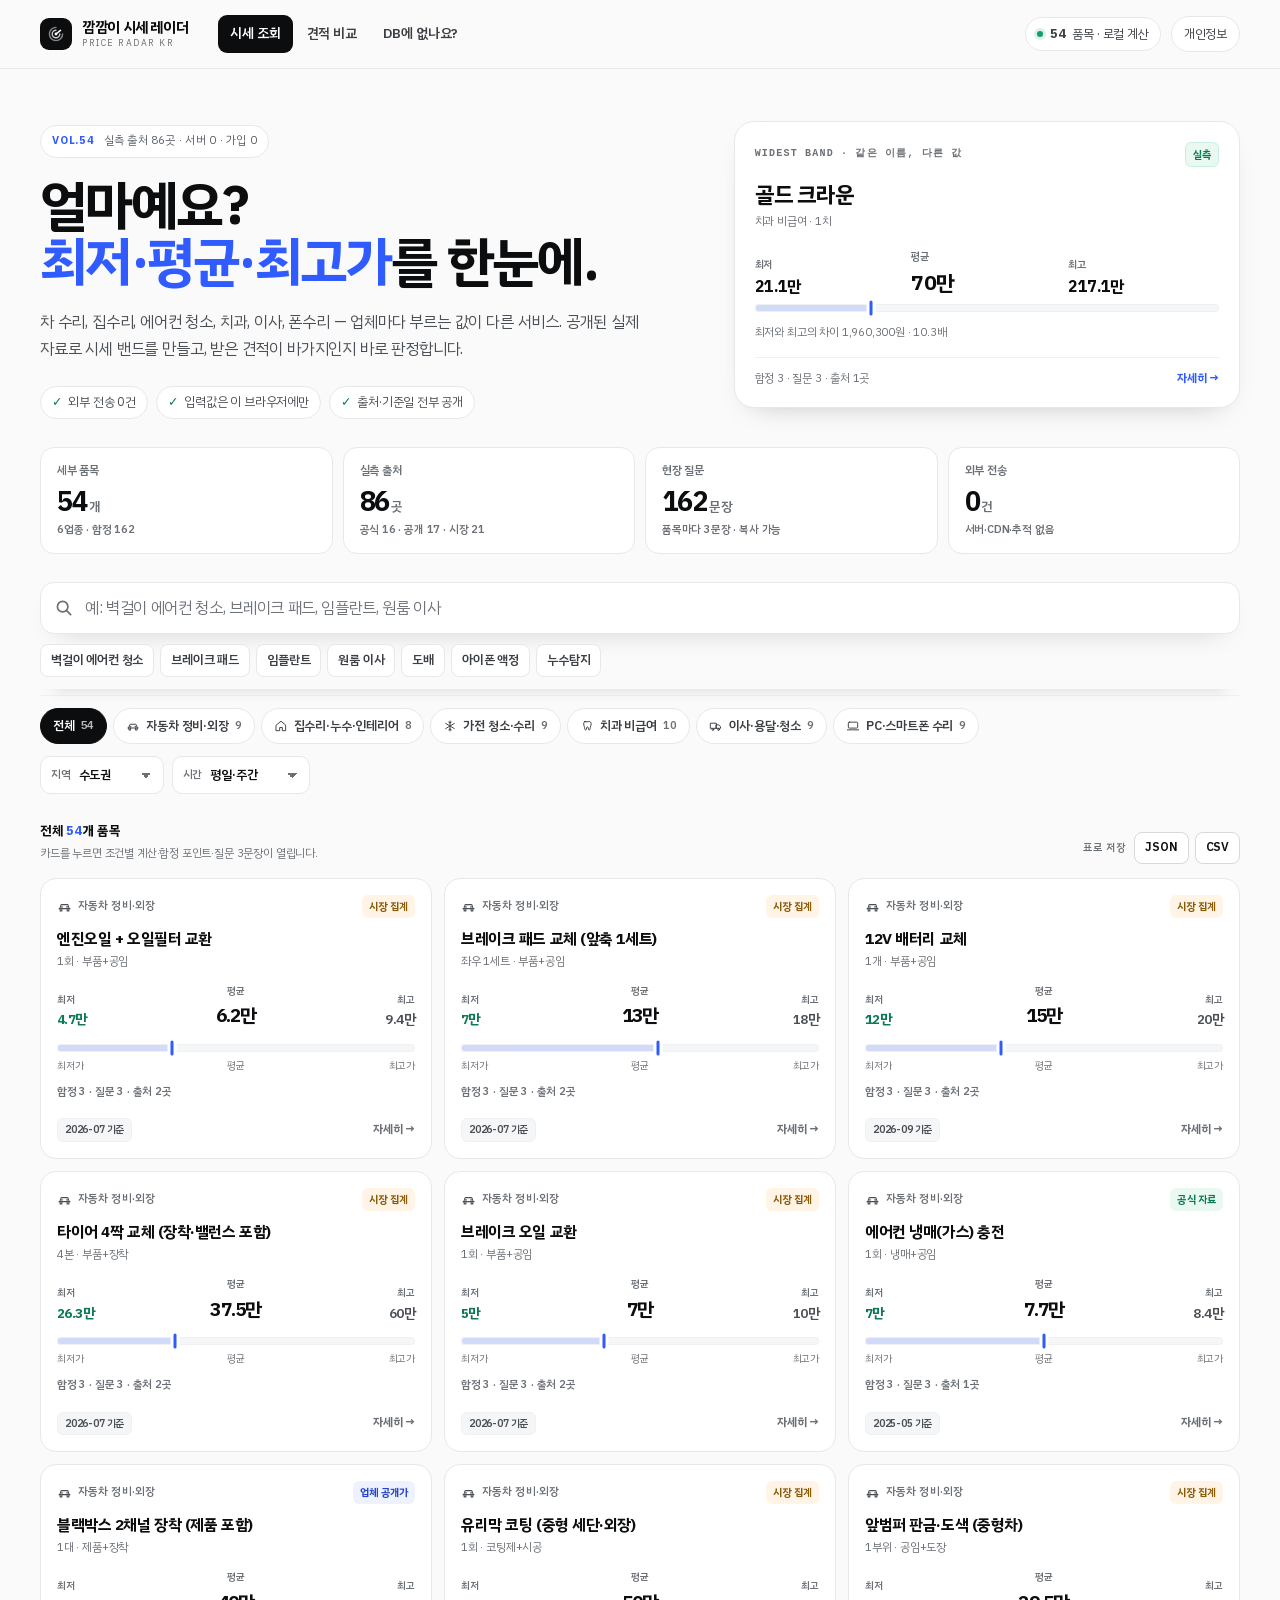
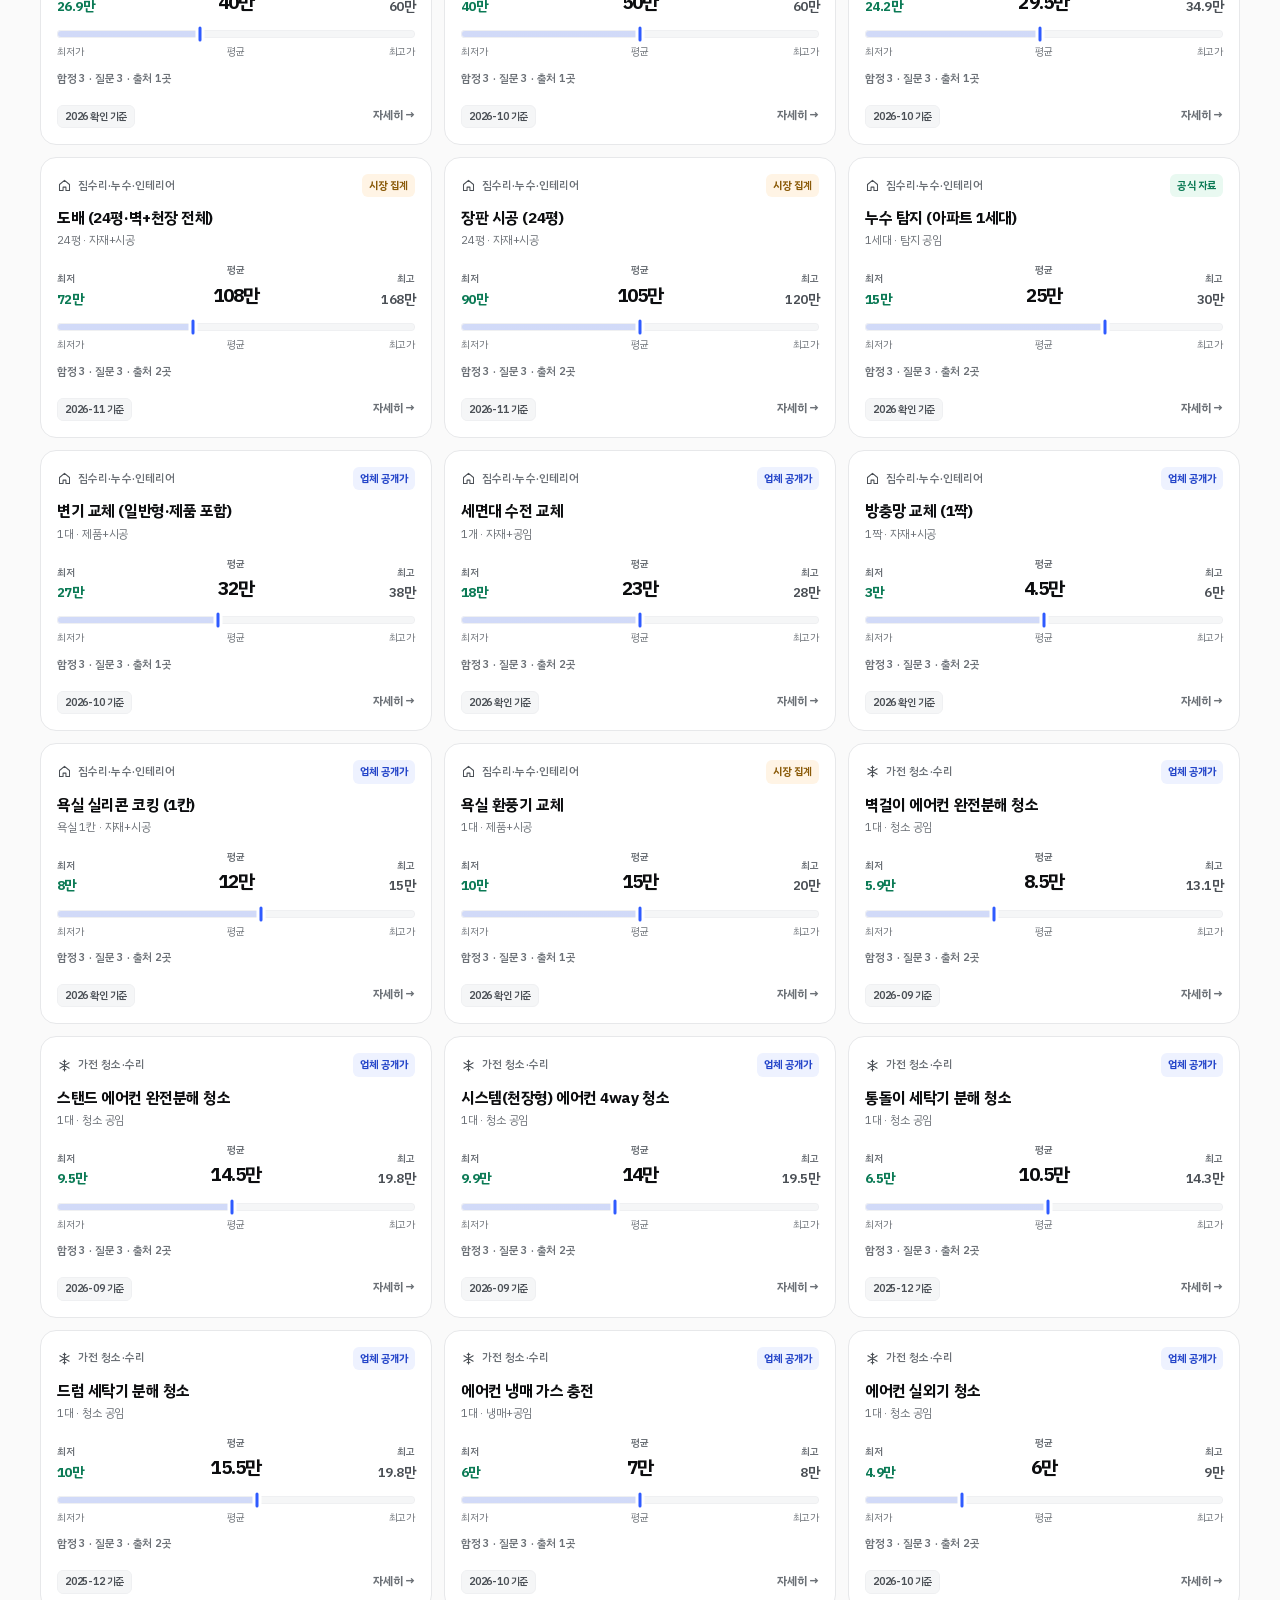
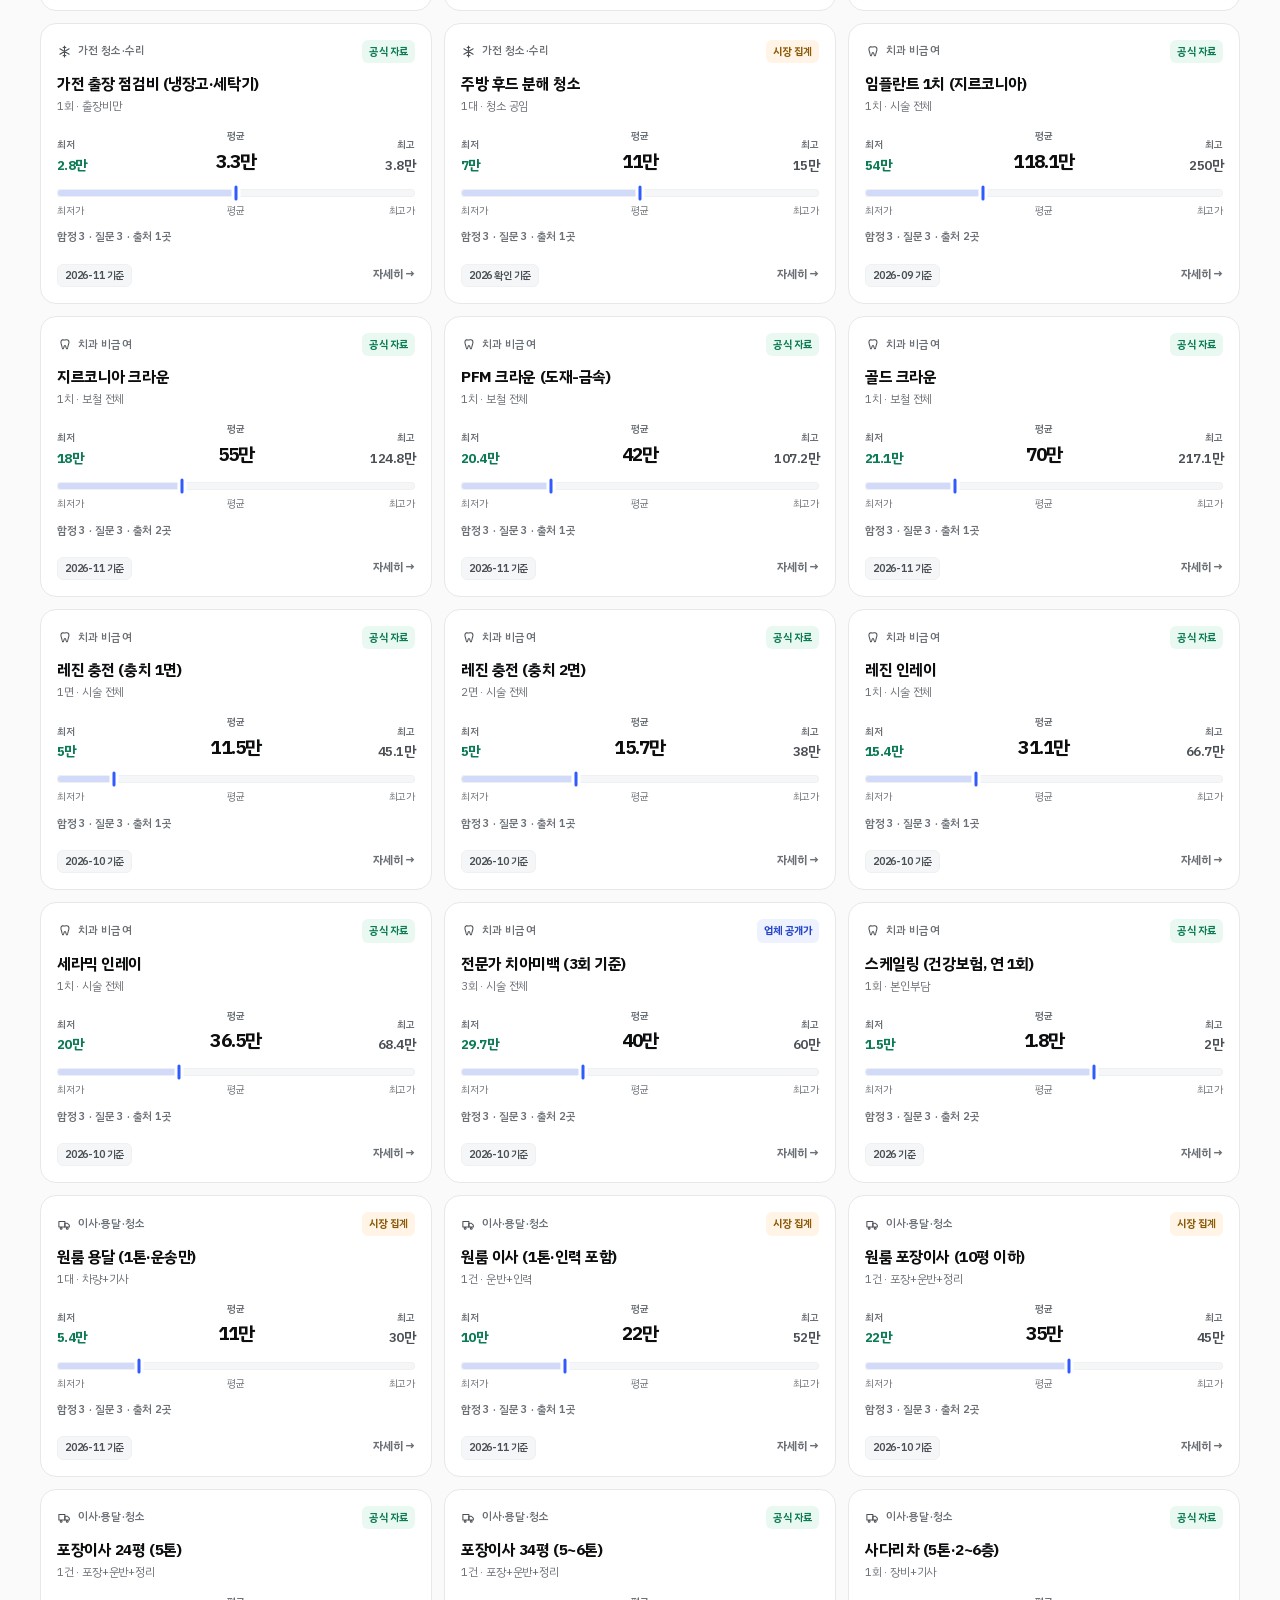
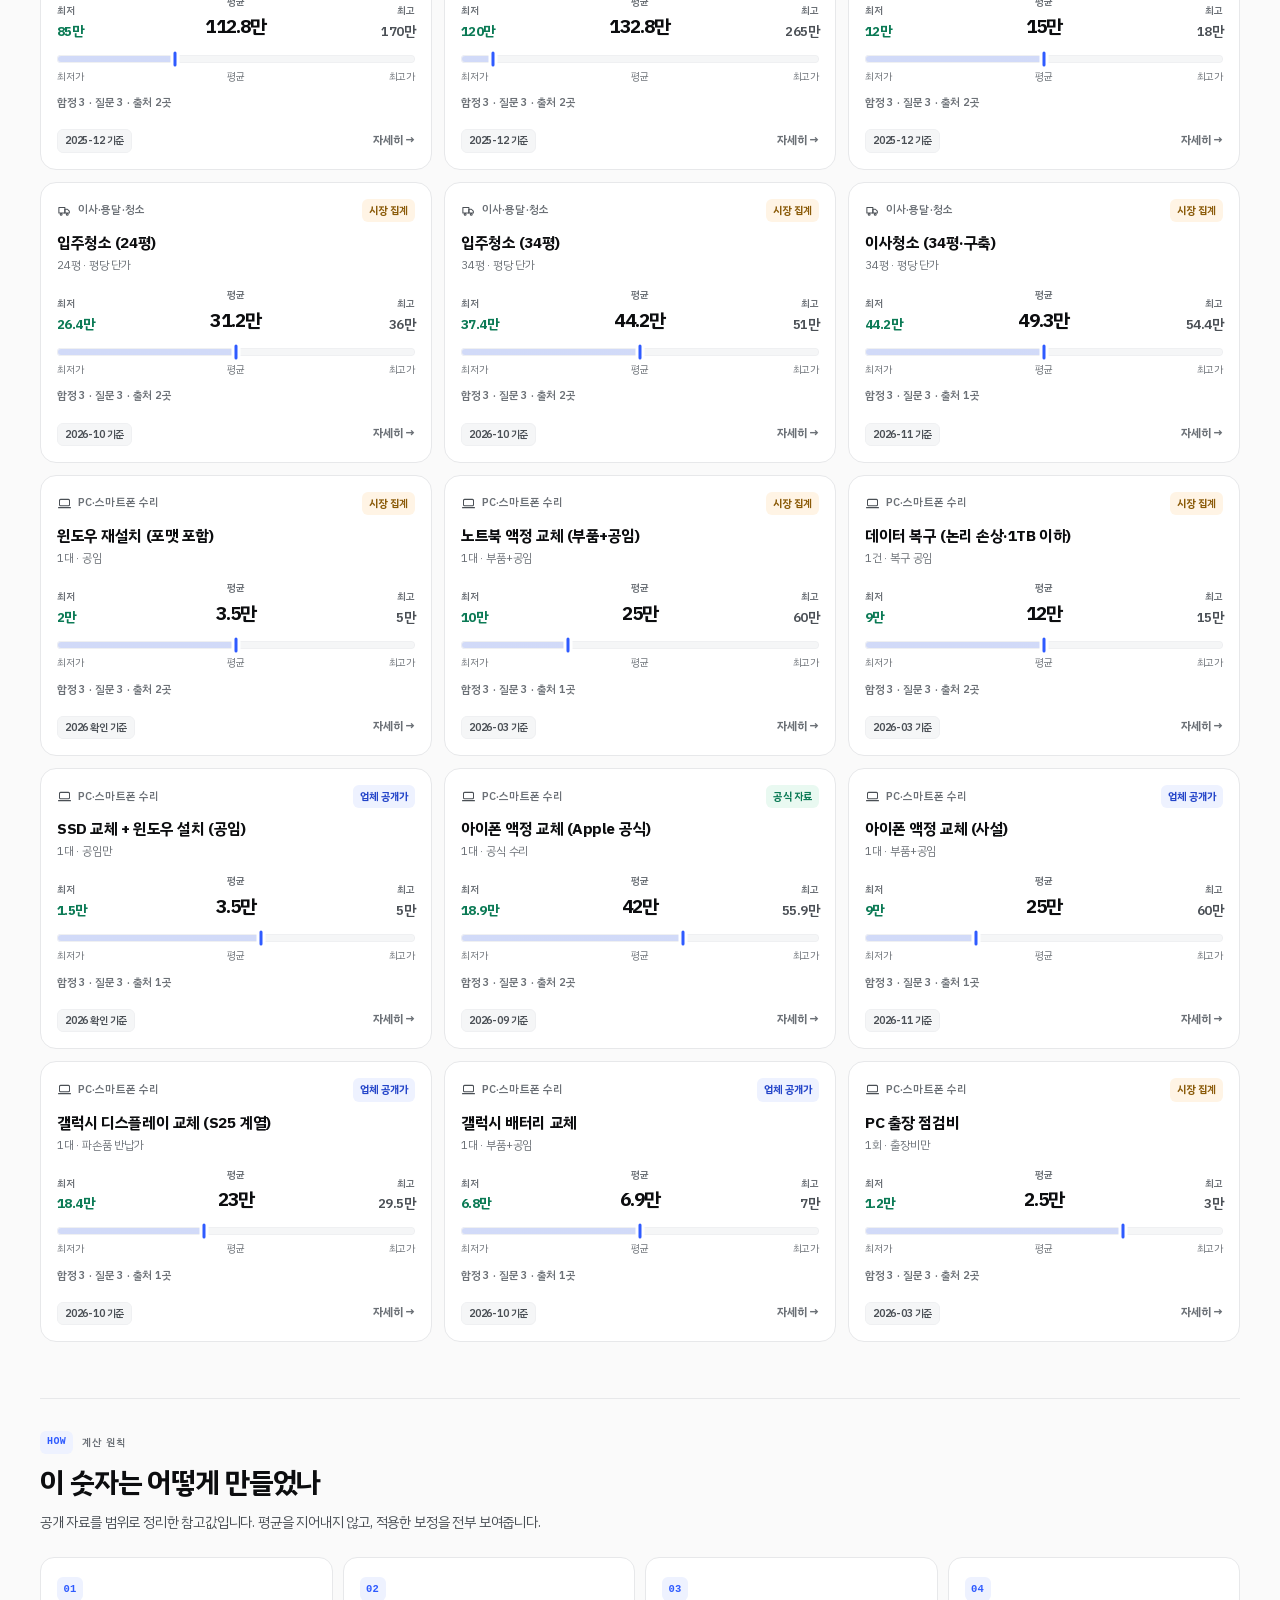
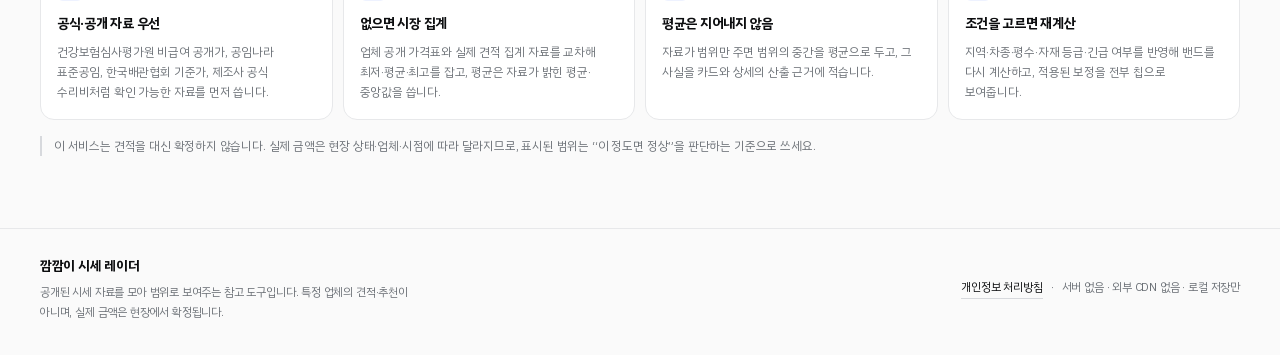
==== index.html @ e7dc608e "Deploy price-radar-kr static web app (production files only)" ====
<!DOCTYPE html>
<html lang="ko">
<head>
<meta charset="utf-8" />
<meta name="viewport" content="width=device-width, initial-scale=1, viewport-fit=cover" />
<title>깜깜이 시세 레이더 — 얼마예요? 최저·평균·최고가 조회</title>
<meta name="description" content="차 수리·집수리·에어컨 청소·치과·이사·폰수리처럼 정찰제가 아닌 서비스의 최저가·평균가·최고가를 공개 자료 기준으로 조회하고, 받은 견적이 바가지인지 바로 판정합니다. 서버 없이 브라우저에서만 동작합니다." />
<meta name="theme-color" content="#FAFAFA" />
<meta name="color-scheme" content="light" />
<link rel="icon" href="favicon.svg" type="image/svg+xml" />
<link rel="preload" href="assets/fonts/plexkr-Regular.woff2" as="font" type="font/woff2" crossorigin />
<link rel="preload" href="assets/fonts/plexkr-Bold.woff2" as="font" type="font/woff2" crossorigin />
<link rel="stylesheet" href="styles.css" />
</head>
<body>
<a class="skip-link" href="#main">본문으로 바로가기</a>

<header class="topbar">
  <div class="topbar-inner">
    <a class="brand" href="#" data-action="home" aria-label="깜깜이 시세 레이더 홈">
      <span class="brand-mark" aria-hidden="true">
        <svg viewBox="0 0 24 24" width="18" height="18" fill="none" stroke="currentColor" stroke-width="1.9" stroke-linecap="round">
          <path d="M12 3.2a8.8 8.8 0 1 0 8.8 8.8" stroke-opacity=".5" />
          <path d="M12 7a5 5 0 1 0 5 5" stroke-opacity=".78" />
          <path d="M12 12l6-4.8" stroke-width="2.1" />
          <circle cx="12" cy="12" r="1.9" fill="currentColor" stroke="none" />
        </svg>
      </span>
      <span class="brand-text">
        <strong>깜깜이 시세 레이더</strong>
        <em>PRICE RADAR KR</em>
      </span>
    </a>

    <nav class="tabs" role="tablist" aria-label="주요 화면">
      <button class="tab is-active" role="tab" aria-selected="true" data-tab="radar">시세 조회</button>
      <button class="tab" role="tab" aria-selected="false" data-tab="compare">견적 비교</button>
      <button class="tab" role="tab" aria-selected="false" data-tab="bridge">DB에 없나요?</button>
    </nav>

    <div class="top-actions">
      <span class="live-pill" title="모든 계산은 이 브라우저 안에서만 이루어집니다"><i aria-hidden="true"></i><b id="liveCount">54</b>품목 · 로컬 계산</span>
      <a class="ghost-link" href="privacy.html">개인정보</a>
    </div>
  </div>
</header>

<main id="main">
  <!-- ══════════════ 시세 조회 ══════════════ -->
  <section class="view" id="view-radar">
    <div class="hero">
      <div class="hero-main">
        <p class="kicker"><span class="kicker-vol">VOL.54</span> 실측 출처 86곳 · 서버 0 · 가입 0</p>
        <h1>얼마예요?<br /><em>최저·평균·최고가</em>를 한눈에.</h1>
        <p class="lede">차 수리, 집수리, 에어컨 청소, 치과, 이사, 폰수리 — 업체마다 부르는 값이 다른 서비스. 공개된 실제 자료로 시세 밴드를 만들고, 받은 견적이 바가지인지 바로 판정합니다.</p>
        <ul class="promises">
          <li><b>✓</b> 외부 전송 0건</li>
          <li><b>✓</b> 입력값은 이 브라우저에만</li>
          <li><b>✓</b> 출처·기준일 전부 공개</li>
        </ul>
      </div>
      <button class="hero-tile" id="heroTile" type="button" aria-label="시세 폭이 가장 넓은 항목"></button>
    </div>

    <div class="stats" id="heroStats" aria-label="데이터 현황"></div>

    <div class="search-dock">
      <div class="search-box">
        <svg class="search-icon" viewBox="0 0 20 20" width="18" height="18" aria-hidden="true"><circle cx="8.5" cy="8.5" r="5.8" fill="none" stroke="currentColor" stroke-width="1.9"/><path d="M12.9 12.9L17.4 17.4" stroke="currentColor" stroke-width="1.9" stroke-linecap="round"/></svg>
        <input id="q" type="search" placeholder="예: 벽걸이 에어컨 청소, 브레이크 패드, 임플란트, 원룸 이사" autocomplete="off" spellcheck="false" aria-label="서비스 검색" />
        <button class="clear-btn" id="clearQ" type="button" aria-label="검색어 지우기" hidden>×</button>
      </div>
      <div class="quick-row" id="quickRow" aria-label="빠른 검색"></div>
    </div>

    <div class="filterbar">
      <div class="chips" id="catChips" role="group" aria-label="업종 필터"></div>
      <div class="globals" id="globalFilters" aria-label="공통 조건"></div>
    </div>

    <div class="result-head">
      <div class="result-copy">
        <p id="resultCount" role="status" aria-live="polite"></p>
        <p class="result-hint" id="resultHint">카드를 누르면 조건별 계산·함정 포인트·질문 3문장이 열립니다.</p>
      </div>
      <div class="exports" aria-label="시세 표 내보내기">
        <span class="exports-label">표로 저장</span>
        <button class="btn btn-xs" type="button" data-action="export-json" title="현재 목록을 JSON 파일로 내려받습니다">JSON</button>
        <button class="btn btn-xs" type="button" data-action="export-csv" title="현재 목록을 CSV 파일로 내려받습니다 (엑셀 호환)">CSV</button>
      </div>
    </div>

    <div class="grid" id="cards"></div>

    <div class="notfound" id="notFound" hidden>
      <p>찾는 품목이 없나요? <strong id="notFoundQ"></strong></p>
      <button class="btn" type="button" data-action="bridge-with-query">실시간 검색 브리지 열기 →</button>
    </div>

    <div class="empty" id="emptyState" hidden>
      <div class="empty-icon" aria-hidden="true">
        <svg viewBox="0 0 24 24" width="24" height="24" fill="none" stroke="currentColor" stroke-width="1.7" stroke-linecap="round"><circle cx="11" cy="11" r="6.4"/><path d="M15.6 15.6 20 20"/><path d="M11 8.2v4.4M8.8 10.4h4.4"/></svg>
      </div>
      <h2>이 품목은 아직 DB에 없습니다</h2>
      <p>억지로 숫자를 만들지 않습니다. 대신 내 AI와 네이버 실제 후기로 바로 조사할 수 있게 연결해 드립니다.</p>
      <div class="empty-actions">
        <button class="btn btn-primary" type="button" data-action="bridge-with-query">실시간 검색 브리지 열기</button>
        <button class="btn" type="button" data-action="reset-filters">전체 항목 보기</button>
      </div>
    </div>

    <section class="method" aria-labelledby="methodTitle">
      <div class="sec-head">
        <p class="sec-no"><span>HOW</span> 계산 원칙</p>
        <h2 id="methodTitle">이 숫자는 어떻게 만들었나</h2>
        <p class="sec-lead">공개 자료를 범위로 정리한 참고값입니다. 평균을 지어내지 않고, 적용한 보정을 전부 보여줍니다.</p>
      </div>
      <ol class="method-grid">
        <li>
          <span class="m-no">01</span>
          <h3>공식·공개 자료 우선</h3>
          <p>건강보험심사평가원 비급여 공개가, 공임나라 표준공임, 한국배관협회 기준가, 제조사 공식 수리비처럼 확인 가능한 자료를 먼저 씁니다.</p>
        </li>
        <li>
          <span class="m-no">02</span>
          <h3>없으면 시장 집계</h3>
          <p>업체 공개 가격표와 실제 견적 집계 자료를 교차해 최저·평균·최고를 잡고, 평균은 자료가 밝힌 평균·중앙값을 씁니다.</p>
        </li>
        <li>
          <span class="m-no">03</span>
          <h3>평균은 지어내지 않음</h3>
          <p>자료가 범위만 주면 범위의 중간을 평균으로 두고, 그 사실을 카드와 상세의 산출 근거에 적습니다.</p>
        </li>
        <li>
          <span class="m-no">04</span>
          <h3>조건을 고르면 재계산</h3>
          <p>지역·차종·평수·자재 등급·긴급 여부를 반영해 밴드를 다시 계산하고, 적용된 보정을 전부 칩으로 보여줍니다.</p>
        </li>
      </ol>
      <p class="method-note">이 서비스는 견적을 대신 확정하지 않습니다. 실제 금액은 현장 상태·업체·시점에 따라 달라지므로, 표시된 범위는 “이 정도면 정상”을 판단하는 기준으로 쓰세요.</p>
    </section>
  </section>

  <!-- ══════════════ 견적 비교 ══════════════ -->
  <section class="view" id="view-compare" hidden>
    <div class="section-head">
      <p class="kicker"><span class="kicker-vol">CHECK</span> 받은 견적, 바가지일까?</p>
      <h1>견적 비교 메모장</h1>
      <p class="lede">업체 2~3곳에서 받은 금액을 넣으면 평균 시세 대비 몇 %인지, 어디가 가장 합리적인지 바로 판정합니다. 입력값은 이 브라우저에만 저장됩니다.</p>
    </div>

    <div class="compare-layout">
      <div class="panel">
        <label class="field">
          <span>품목</span>
          <select id="cmpItem"></select>
        </label>
        <div id="cmpCondition" class="cmp-condition"></div>
        <div class="cmp-band" id="cmpBand"></div>

        <div class="quote-inputs" id="quoteInputs"></div>
        <div class="cmp-actions">
          <button class="btn btn-primary" type="button" data-action="judge">판정하기</button>
          <button class="btn" type="button" data-action="copy-judge" id="copyJudge" disabled>메모 복사</button>
          <button class="btn btn-ghost" type="button" data-action="clear-compare">비우기</button>
        </div>
      </div>

      <div class="panel result-panel" id="judgePanel">
        <p class="placeholder">금액을 넣고 <strong>판정하기</strong>를 누르면 결과가 여기에 나옵니다.</p>
      </div>
    </div>
  </section>

  <!-- ══════════════ 브리지 ══════════════ -->
  <section class="view" id="view-bridge" hidden>
    <div class="section-head">
      <p class="kicker"><span class="kicker-vol">BRIDGE</span> DB에 없는 품목</p>
      <h1>실시간 검색 브리지</h1>
      <p class="lede">품목명이나 증상을 적으면, 내 구독 AI에 붙여넣을 조사 프롬프트와 네이버 실제 영수증 후기 검색을 바로 열어 드립니다. 숫자를 지어내는 대신, 확인할 수 있는 곳으로 보냅니다.</p>
    </div>

    <div class="bridge-layout">
      <div class="panel">
        <label class="field">
          <span>품목·증상</span>
          <input id="bridgeName" type="text" placeholder="예: 보일러 배관 청소, 정수기 렌탈 해지 점검, 썬팅 필름 제거" />
        </label>
        <div class="bridge-row">
          <label class="field">
            <span>지역</span>
            <select id="bridgeRegion">
              <option value="수도권">수도권</option>
              <option value="광역시">광역시</option>
              <option value="지방·소도시">지방·소도시</option>
            </select>
          </label>
          <button class="btn" type="button" data-action="bridge-in-db">내 DB에서 다시 찾기</button>
        </div>
        <p class="group-label">AI에 물어보기</p>
        <div class="bridge-actions">
          <button class="btn btn-primary" type="button" data-action="copy-prompt">AI 조사 프롬프트 복사</button>
          <button class="btn" type="button" data-action="open-chatgpt">ChatGPT 열기</button>
          <button class="btn" type="button" data-action="open-claude">Claude 열기</button>
          <button class="btn" type="button" data-action="open-gemini">Gemini 열기</button>
        </div>
        <p class="group-label">네이버 실제 후기</p>
        <div class="bridge-actions">
          <button class="btn btn-ghost" type="button" data-action="open-naver-blog">블로그 후기</button>
          <button class="btn btn-ghost" type="button" data-action="open-naver-cafe">카페 후기</button>
          <button class="btn btn-ghost" type="button" data-action="open-naver-receipt">영수증 인증 후기</button>
        </div>
        <p class="micro">새 창은 브라우저 팝업 차단에 걸릴 수 있습니다. 복사한 프롬프트를 AI 창에 붙여넣으세요.</p>
      </div>

      <div class="panel">
        <div class="panel-head">
          <h2>복사될 프롬프트</h2>
          <button class="btn btn-xs" type="button" data-action="copy-prompt">복사</button>
        </div>
        <pre class="prompt-preview" id="promptPreview"></pre>
        <div class="bridge-tips">
          <h3>이렇게 물으면 정확해집니다</h3>
          <ul>
            <li>증상과 함께 <strong>차종·평수·기종</strong>을 적으세요. 같은 이름의 작업도 조건에 따라 2~3배 차이납니다.</li>
            <li>AI 답변의 금액은 <strong>출처 링크와 날짜</strong>가 있는 것만 믿으세요.</li>
            <li>네이버 후기는 <strong>영수증 사진</strong>이 있는 글만 골라 읽으세요. 광고 글은 금액이 부풀려져 있습니다.</li>
          </ul>
        </div>
      </div>
    </div>
  </section>
</main>

<footer class="footer">
  <div class="footer-inner">
    <div>
      <strong>깜깜이 시세 레이더</strong>
      <p>공개된 시세 자료를 모아 범위로 보여주는 참고 도구입니다. 특정 업체의 견적·추천이 아니며, 실제 금액은 현장에서 확정됩니다.</p>
    </div>
    <div class="footer-links">
      <a href="privacy.html">개인정보 처리방침</a>
      <span aria-hidden="true">·</span>
      <span>서버 없음 · 외부 CDN 없음 · 로컬 저장만</span>
    </div>
  </div>
</footer>

<dialog id="itemModal" class="modal" aria-labelledby="modalTitle">
  <div class="modal-inner">
    <button class="modal-close" type="button" data-action="close-modal" aria-label="닫기">×</button>
    <div id="modalBody"></div>
  </div>
</dialog>

<div class="toast" id="toast" role="status" aria-live="polite"></div>

<script src="data.js"></script>
<script src="core.js"></script>
<script src="app.js"></script>
</body>
</html>
---- styles.css ----
/* ============================================================================
   깜깜이 시세 레이더 · styles.css
   디자인: A안 Crisp Bento SaaS
     bg #FAFAFA · surface #FFFFFF · surface-2 #F5F6F7 · ink #0C0D0F · sub #6B7076
     line #E7E8EA · accent #2F5BFF(단일) · ok #0E9F6E
     radius 카드 16 · 버튼 12 · 필 999 · 배지 6
   외부 요청 0건: 폰트는 로컬 woff2, 아이콘은 인라인 SVG.
   ========================================================================== */

@font-face {
  font-family: 'PlexKR';
  src: url('assets/fonts/plexkr-Regular.woff2') format('woff2');
  font-weight: 400;
  font-style: normal;
  font-display: swap;
}
@font-face {
  font-family: 'PlexKR';
  src: url('assets/fonts/plexkr-SemiBold.woff2') format('woff2');
  font-weight: 500 600;
  font-style: normal;
  font-display: swap;
}
@font-face {
  font-family: 'PlexKR';
  src: url('assets/fonts/plexkr-Bold.woff2') format('woff2');
  font-weight: 700 900;
  font-style: normal;
  font-display: swap;
}

:root {
  --bg: #FAFAFA;
  --surface: #FFFFFF;
  --surface-2: #F5F6F7;
  --surface-3: #EFF0F2;
  --ink: #0C0D0F;
  --ink-2: #2A2D33;
  --sub: #6B7076;
  --line: #E7E8EA;
  --line-strong: #D7D9DD;
  --line-soft: #EFF0F2;
  --accent: #2F5BFF;
  --accent-strong: #2148DB;
  --accent-soft: #EEF2FF;
  --accent-line: #DDE4FF;
  --ok: #0E9F6E;
  --ok-ink: #0B7A55;
  --ok-soft: #E9F9F1;
  --warn-ink: #8A5A08;
  --warn-soft: #FFF4E5;
  --danger: #B4271C;
  --danger-soft: #FDF1EF;

  --sans: 'PlexKR', 'Pretendard', -apple-system, BlinkMacSystemFont, 'Apple SD Gothic Neo', 'Malgun Gothic', 'Noto Sans KR', system-ui, sans-serif;
  --mono: ui-monospace, SFMono-Regular, Menlo, 'D2Coding', monospace;

  --maxw: 1200px;
  --pad: 32px;
  --topbar: 68px;
  --r: 16px;
  --r-sm: 12px;
  --r-xs: 10px;
  --shadow: 0 12px 28px -20px rgba(12, 13, 15, .35);
  --shadow-lift: 0 22px 48px -28px rgba(12, 13, 15, .45);
}

*, *::before, *::after { box-sizing: border-box; }

html { -webkit-text-size-adjust: 100%; scroll-behavior: smooth; }

body {
  margin: 0;
  background: var(--bg);
  color: var(--ink);
  font-family: var(--sans);
  font-size: 16px;
  line-height: 1.65;
  letter-spacing: -.011em;
  word-break: keep-all;
  overflow-wrap: anywhere;
  -webkit-font-smoothing: antialiased;
  text-rendering: optimizeLegibility;
}

h1, h2, h3, h4, p, ul, ol, figure { margin: 0; }
ul, ol { padding: 0; list-style: none; }
button, input, select, textarea { font: inherit; color: inherit; letter-spacing: inherit; }
a { color: inherit; text-decoration: none; }
img, svg { display: block; max-width: 100%; }
[hidden] { display: none !important; }

.skip-link {
  position: absolute; left: 16px; top: -60px; z-index: 200;
  background: var(--ink); color: #fff; padding: 10px 16px; border-radius: 10px;
  font-size: 14px; text-decoration: none;
}
.skip-link:focus { top: 12px; }

:focus-visible { outline: 2px solid var(--accent); outline-offset: 3px; border-radius: 4px; }
::selection { background: var(--accent); color: #fff; }

/* ───────────── 상단 바 ───────────── */

.topbar {
  position: sticky; top: 0; z-index: 60;
  background: var(--bg);
  border-bottom: 1px solid var(--line);
}
.topbar-inner {
  width: min(calc(100% - var(--pad)), var(--maxw));
  margin-inline: auto;
  min-height: var(--topbar);
  display: flex; align-items: center; gap: 22px;
}
.brand { display: flex; align-items: center; gap: 10px; flex: 0 0 auto; min-width: 0; }
.brand-mark {
  width: 32px; height: 32px; border-radius: 9px;
  background: var(--ink); color: #fff;
  display: grid; place-items: center; flex: 0 0 auto;
}
.brand-text { display: flex; flex-direction: column; line-height: 1.15; min-width: 0; }
.brand-text strong { font-size: 14.5px; font-weight: 700; letter-spacing: -.025em; white-space: nowrap; }
.brand-text em {
  font-style: normal; font-size: 9px; letter-spacing: .17em; text-transform: uppercase;
  color: var(--sub); margin-top: 2px; white-space: nowrap;
}

.tabs { display: flex; gap: 2px; margin-left: 8px; overflow-x: auto; scrollbar-width: none; }
.tabs::-webkit-scrollbar { display: none; }
.tab {
  border: 0; background: transparent; color: #3C4045;
  padding: 8px 12px; border-radius: 9px; cursor: pointer; white-space: nowrap;
  font-size: 13.5px; font-weight: 500; transition: background .15s, color .15s;
}
.tab:hover { background: var(--surface-2); color: var(--ink); }
.tab.is-active { background: var(--ink); color: #fff; font-weight: 600; }

.top-actions { margin-left: auto; display: flex; align-items: center; gap: 10px; flex: 0 0 auto; }
.live-pill {
  display: inline-flex; align-items: center; gap: 7px;
  height: 34px; padding: 0 11px;
  background: var(--surface); border: 1px solid var(--line); border-radius: 999px;
  font-size: 12.5px; color: #3C4045; white-space: nowrap;
}
.live-pill i {
  width: 6px; height: 6px; border-radius: 50%; background: var(--ok);
  box-shadow: 0 0 0 3px rgba(14, 159, 110, .14); flex: 0 0 auto;
}
.live-pill b { font-weight: 700; font-variant-numeric: tabular-nums; }
.ghost-link {
  font-size: 12.5px; color: #3C4045; text-decoration: none;
  border: 1px solid var(--line); background: var(--surface);
  padding: 7px 12px; border-radius: 999px; white-space: nowrap;
  transition: border-color .15s, color .15s;
}
.ghost-link:hover { border-color: var(--line-strong); color: var(--ink); }

/* ───────────── 공통 ───────────── */

.view { width: min(calc(100% - var(--pad)), var(--maxw)); margin-inline: auto; padding: 0 0 72px; }

.kicker {
  display: inline-flex; align-items: center; gap: 9px; flex-wrap: wrap;
  font-size: 11.5px; letter-spacing: .02em; color: #585E66;
  background: var(--surface); border: 1px solid var(--line);
  padding: 6px 11px; border-radius: 999px;
}
.kicker-vol { color: var(--accent); font-weight: 800; letter-spacing: .07em; font-size: 11px; }
.lede { font-size: 16px; line-height: 1.72; color: #4A4F55; max-width: 60ch; }
.micro { font-size: 11.5px; color: var(--sub); margin-top: 10px; }
.group-label {
  font-size: 10.5px; letter-spacing: .1em; text-transform: uppercase;
  color: var(--sub); font-weight: 600; margin-top: 18px;
}

.btn {
  display: inline-flex; align-items: center; justify-content: center; gap: 7px;
  padding: 9px 15px; min-height: 40px;
  border: 1px solid var(--line-strong); border-radius: var(--r-sm);
  background: var(--surface); color: var(--ink);
  font-size: 13.5px; font-weight: 600; line-height: 1.4; cursor: pointer;
  transition: background .15s, border-color .15s, color .15s, transform .12s;
}
.btn:hover { background: var(--surface-2); border-color: var(--line-strong); }
.btn:active { transform: translateY(1px); }
.btn-primary { background: var(--accent); border-color: var(--accent); color: #fff; }
.btn-primary:hover { background: var(--accent-strong); border-color: var(--accent-strong); }
.btn-ghost { background: transparent; border-color: var(--line); }
.btn-ghost:hover { background: var(--surface-2); }
.btn-xs { min-height: 32px; padding: 5px 10px; font-size: 12px; border-radius: 8px; font-weight: 600; }
.btn:disabled { opacity: .42; cursor: not-allowed; transform: none; }

.field { display: flex; flex-direction: column; gap: 6px; font-size: 12px; font-weight: 600; color: var(--sub); min-width: 0; }
.field > span { letter-spacing: .02em; }
.field input, .field select {
  width: 100%; min-width: 0; height: 44px;
  border: 1px solid var(--line); border-radius: var(--r-sm);
  background: var(--surface); color: var(--ink);
  padding: 0 12px; font-size: 14px; font-weight: 500;
  -webkit-appearance: none; appearance: none;
  background-image: linear-gradient(45deg, transparent 50%, var(--sub) 50%), linear-gradient(135deg, var(--sub) 50%, transparent 50%);
  background-position: calc(100% - 17px) 50%, calc(100% - 12px) 50%;
  background-size: 5px 5px, 5px 5px;
  background-repeat: no-repeat;
  padding-right: 32px;
}
.field input { background-image: none; padding-right: 12px; }
.field input::placeholder { color: #6F747A; font-weight: 400; }
.field input:focus, .field select:focus {
  outline: none; border-color: var(--accent); box-shadow: 0 0 0 3px rgba(47, 91, 255, .13);
}

/* ───────────── 히어로 ───────────── */

.hero {
  position: relative;
  display: grid; grid-template-columns: minmax(0, 1.13fr) minmax(0, .87fr);
  gap: 36px; align-items: start; padding: 52px 0 0;
}
.hero-main { min-width: 0; padding-top: 4px; }
.hero h1 {
  margin: 20px 0 0;
  font-size: clamp(2.15rem, 4.2vw, 3.62rem);
  line-height: 1.05; letter-spacing: -.048em; font-weight: 800;
}
.hero h1 em { font-style: normal; color: var(--accent); }
.hero .lede { margin-top: 18px; }
.promises { display: flex; flex-wrap: wrap; gap: 8px; margin-top: 22px; }
.promises li {
  display: inline-flex; align-items: center; gap: 6px;
  font-size: 12.5px; color: #4A4F55;
  border: 1px solid var(--line); background: var(--surface);
  border-radius: 999px; padding: 5px 11px;
}
.promises b { color: var(--ok-ink); font-weight: 700; }

/* 히어로 벤토 타일 */
.hero-tile {
  display: block; width: 100%; text-align: left; cursor: pointer;
  background: var(--surface); border: 1px solid var(--line); border-radius: 20px;
  padding: 20px 20px 18px; box-shadow: var(--shadow);
  transition: border-color .18s, box-shadow .18s, transform .18s;
  font: inherit; color: inherit;
}
.hero-tile:hover { border-color: var(--line-strong); box-shadow: var(--shadow-lift); transform: translateY(-2px); }
.tile-top { display: flex; align-items: center; justify-content: space-between; gap: 10px; }
.tile-kicker {
  font-family: var(--mono); font-size: 10px; letter-spacing: .12em; text-transform: uppercase;
  color: var(--sub); font-weight: 600;
}
.tag {
  font-size: 10.5px; font-weight: 700; letter-spacing: .01em;
  padding: 3px 7px; border-radius: 6px;
  background: var(--accent-soft); color: #2445C9; border: 1px solid var(--accent-line);
  white-space: nowrap;
}
.tag.live { background: var(--ok-soft); color: var(--ok-ink); border-color: #CBEFDF; }
.tile-name {
  display: block; margin-top: 14px;
  font-size: 22px; font-weight: 800; letter-spacing: -.04em; line-height: 1.25;
}
.tile-sub { display: block; margin-top: 4px; font-size: 11.5px; color: var(--sub); }
.tile-band { display: grid; grid-template-columns: repeat(3, minmax(0, 1fr)); gap: 6px; margin-top: 16px; align-items: end; }
.tile-band span { display: flex; flex-direction: column; gap: 1px; min-width: 0; justify-content: flex-end; }
.tile-band i { font-style: normal; font-size: 10.5px; color: var(--sub); font-weight: 600; }
.tile-band b { font-size: 16px; letter-spacing: -.035em; font-variant-numeric: tabular-nums; white-space: nowrap; }
.tile-band span:nth-child(2) b { font-size: 21px; }
.tile-note { display: block; margin-top: 12px; font-size: 11.5px; color: var(--sub); }
.tile-foot {
  display: flex; align-items: center; justify-content: space-between; gap: 8px;
  margin-top: 14px; padding-top: 12px; border-top: 1px solid var(--line-soft);
  font-size: 11.5px; color: var(--sub);
}
.tile-foot .go { font-weight: 700; color: var(--accent); }

.stats { display: grid; grid-template-columns: repeat(4, minmax(0, 1fr)); gap: 10px; margin-top: 28px; }
.stat {
  background: var(--surface); border: 1px solid var(--line); border-radius: 14px;
  padding: 14px 16px;
}
.stat p { font-size: 11.5px; color: var(--sub); font-weight: 500; }
.stat b {
  display: block; margin-top: 6px;
  font-size: 27px; line-height: 1.12; font-weight: 800;
  letter-spacing: -.04em; font-variant-numeric: tabular-nums;
}
.stat b small { font-size: 13px; font-weight: 600; color: var(--sub); margin-left: 2px; letter-spacing: 0; }
.stat .delta { display: block; margin-top: 4px; font-size: 11px; color: var(--sub); font-weight: 500; }

/* ───────────── 검색 ───────────── */

.search-dock {
  position: sticky; top: var(--topbar); z-index: 40;
  padding: 26px 0 12px; margin-top: 2px;
  background: var(--bg);
  box-shadow: 0 14px 14px -14px rgba(12, 13, 15, .14);
}
.search-box {
  display: flex; align-items: center; gap: 10px;
  background: var(--surface); border: 1px solid var(--line); border-radius: 14px;
  padding: 0 8px 0 14px; height: 52px;
  box-shadow: var(--shadow);
  transition: border-color .15s, box-shadow .15s;
}
.search-box:focus-within { border-color: var(--accent); box-shadow: 0 0 0 3px rgba(47, 91, 255, .13); }
.search-icon { color: var(--sub); flex: 0 0 auto; }
.search-box input {
  flex: 1; min-width: 0; border: 0; background: transparent;
  padding: 12px 2px; font-size: 16px; font-weight: 500; letter-spacing: -.02em;
}
.search-box input:focus { outline: none; }
.search-box input::placeholder { color: #6F747A; font-weight: 400; }
.clear-btn {
  border: 0; background: var(--surface-2); color: var(--ink);
  width: 28px; height: 28px; border-radius: 8px; cursor: pointer;
  font-size: 16px; line-height: 1; flex: 0 0 auto;
}
.clear-btn:hover { background: var(--surface-3); }

.quick-row { display: flex; gap: 6px; margin-top: 10px; flex-wrap: wrap; }
.quick {
  border: 1px solid var(--line); background: var(--surface); color: #3C4045;
  border-radius: 8px; padding: 5px 10px; font-size: 12.5px; font-weight: 500; cursor: pointer;
  transition: border-color .15s, color .15s;
}
.quick:hover { border-color: var(--accent); color: var(--accent); }

/* ───────────── 필터 ───────────── */

.filterbar {
  display: flex; align-items: center; gap: 12px; flex-wrap: wrap;
  justify-content: space-between; margin: 6px 0 0;
  padding-top: 12px; border-top: 1px solid var(--line-soft);
}
.chips { display: flex; gap: 6px; flex-wrap: wrap; min-width: 0; }
.chip {
  border: 1px solid var(--line); background: var(--surface); color: #3C4045;
  border-radius: 999px; padding: 7px 12px;
  font-size: 12.5px; font-weight: 600; cursor: pointer;
  display: inline-flex; align-items: center; gap: 6px;
  transition: background .15s, border-color .15s, color .15s;
}
.chip:hover { border-color: var(--line-strong); color: var(--ink); }
.chip.is-active { background: var(--ink); border-color: var(--ink); color: #fff; }
.chip .n { font-size: 11px; color: var(--sub); font-weight: 600; font-variant-numeric: tabular-nums; }
.chip.is-active .n { color: #fff; opacity: .72; }
.chip svg { width: 14px; height: 14px; flex: 0 0 auto; }

.globals { display: flex; gap: 8px; align-items: center; flex-wrap: wrap; }
.gsel {
  display: flex; align-items: center; gap: 6px;
  background: var(--surface); border: 1px solid var(--line);
  border-radius: 10px; padding: 3px 8px 3px 10px; height: 38px;
}
.gsel label { font-size: 11px; color: var(--sub); font-weight: 600; white-space: nowrap; }
.gsel select {
  border: 0; background: transparent; font-size: 12.5px; font-weight: 600;
  padding: 3px 18px 3px 2px; max-width: 130px; cursor: pointer;
  -webkit-appearance: none; appearance: none;
  background-image: linear-gradient(45deg, transparent 50%, var(--sub) 50%), linear-gradient(135deg, var(--sub) 50%, transparent 50%);
  background-position: calc(100% - 9px) 52%, calc(100% - 4px) 52%;
  background-size: 5px 5px, 5px 5px;
  background-repeat: no-repeat;
}
.gsel select:focus { outline: none; }

.result-head {
  display: flex; align-items: flex-end; justify-content: space-between;
  gap: 16px; flex-wrap: wrap; margin: 26px 0 14px;
}
.result-copy { min-width: 0; }
#resultCount { font-size: 13px; font-weight: 700; color: var(--ink); }
#resultCount em { font-style: normal; color: var(--accent); font-variant-numeric: tabular-nums; }
.result-hint { font-size: 11.5px; color: var(--sub); margin-top: 3px; }
.exports { display: flex; align-items: center; gap: 6px; }
.exports-label {
  font-size: 10.5px; letter-spacing: .1em; text-transform: uppercase;
  color: var(--sub); font-weight: 600; margin-right: 2px;
}

/* ───────────── 시세 카드 ───────────── */

.grid { display: grid; grid-template-columns: repeat(auto-fill, minmax(min(100%, 318px), 1fr)); gap: 12px; }

.card {
  position: relative; display: flex; flex-direction: column; align-items: stretch;
  gap: 9px; min-width: 0;
  background: var(--surface); border: 1px solid var(--line); border-radius: var(--r);
  padding: 16px; text-align: left; cursor: pointer; overflow: hidden;
  font: inherit; color: inherit;
  transition: border-color .16s, box-shadow .18s, transform .16s;
}
.card:hover { border-color: var(--line-strong); box-shadow: var(--shadow); transform: translateY(-2px); }
.card:active { transform: translateY(0); }

.card-top { display: flex; align-items: center; justify-content: space-between; gap: 8px; }
.card-cat {
  display: inline-flex; align-items: center; gap: 6px;
  font-size: 11px; font-weight: 600; color: var(--sub); letter-spacing: .01em;
  min-width: 0;
}
.card-cat svg { width: 15px; height: 15px; flex: 0 0 auto; color: #4A4F55; }
.card-cat span { overflow: hidden; text-overflow: ellipsis; white-space: nowrap; }
.badge {
  font-size: 10.5px; font-weight: 700; padding: 3px 7px; border-radius: 6px;
  letter-spacing: .01em; white-space: nowrap; flex: 0 0 auto;
}
.badge.official { background: var(--ok-soft); color: var(--ok-ink); }
.badge.published { background: var(--accent-soft); color: #2445C9; }
.badge.market { background: var(--warn-soft); color: var(--warn-ink); }

.card h3 {
  font-size: 15.5px; line-height: 1.36; letter-spacing: -.028em; font-weight: 700;
  margin-top: 1px;
}
.card .unit { font-size: 11.5px; color: var(--sub); margin-top: -5px; }

.band { display: grid; grid-template-columns: repeat(3, minmax(0, 1fr)); gap: 4px; align-items: end; margin-top: 2px; }
.band-cell { display: flex; flex-direction: column; gap: 1px; min-width: 0; }
.band-cell span { font-size: 10px; color: var(--sub); font-weight: 600; letter-spacing: .01em; }
.band-cell b { font-size: 15px; letter-spacing: -.04em; white-space: nowrap; font-variant-numeric: tabular-nums; font-weight: 700; }
.band-cell.mid { align-items: center; }
.band-cell.mid b { font-size: 19px; font-weight: 800; color: var(--ink); }
.band-cell.end { align-items: flex-end; }
.band-cell.end b { color: #4A4F55; font-weight: 600; font-size: 13.5px; }
.band-cell.start b { color: var(--ok-ink); font-weight: 700; font-size: 13.5px; }

.bar { display: block; margin-top: 3px; }
.bar-track {
  display: block; position: relative; height: 8px; border-radius: 999px;
  background:
    linear-gradient(90deg, rgba(47, 91, 255, .18) 0 var(--avg, 50%), rgba(47, 91, 255, 0) var(--avg, 50%)),
    var(--surface-2);
  box-shadow: inset 0 0 0 1px var(--line-soft);
}
.bar-avg {
  position: absolute; top: 50%; left: var(--avg, 50%);
  transform: translate(-50%, -50%);
  width: 3px; height: 15px; border-radius: 2px;
  background: var(--accent); box-shadow: 0 0 0 3px var(--surface);
}
.bar-labels { display: flex; justify-content: space-between; font-size: 10px; color: var(--sub); margin-top: 6px; }

.card-meta { font-size: 11px; color: var(--sub); font-weight: 500; }
.pill {
  font-size: 10.5px; font-weight: 600; color: #4A4F55;
  background: var(--surface-2); border: 1px solid var(--line-soft);
  border-radius: 6px; padding: 2px 7px; white-space: nowrap;
}
.card-foot { display: flex; align-items: center; justify-content: space-between; gap: 8px; margin-top: auto; padding-top: 8px; }
.card-foot .go { font-size: 11.5px; color: var(--sub); font-weight: 700; transition: color .15s; }
.card:hover .go { color: var(--accent); }

.notfound {
  margin-top: 16px; display: flex; align-items: center; justify-content: space-between; gap: 12px;
  background: var(--surface); border: 1px dashed var(--line-strong); border-radius: 14px;
  padding: 14px 16px; flex-wrap: wrap;
}
.notfound p { font-size: 13px; color: var(--sub); }
.notfound strong { color: var(--ink); }

.empty {
  text-align: center; padding: 52px 20px; margin: 20px 0;
  background: var(--surface); border: 1px dashed var(--line-strong); border-radius: var(--r);
}
.empty-icon {
  width: 46px; height: 46px; margin: 0 auto; border-radius: 12px;
  background: var(--surface-2); color: var(--sub);
  display: grid; place-items: center;
}
.empty h2 { font-size: 20px; margin: 14px 0 6px; letter-spacing: -.035em; font-weight: 700; }
.empty p { color: var(--sub); font-size: 13.5px; max-width: 44ch; margin: 0 auto; line-height: 1.7; }
.empty-actions { display: flex; gap: 8px; justify-content: center; margin-top: 18px; flex-wrap: wrap; }

/* ───────────── 계산 원칙 ───────────── */

.method { margin-top: 56px; padding-top: 32px; border-top: 1px solid var(--line); }
.sec-head { max-width: 700px; }
.sec-no {
  display: flex; align-items: center; gap: 9px;
  font-size: 10.5px; letter-spacing: .12em; text-transform: uppercase;
  color: var(--sub); font-weight: 600; margin-bottom: 12px;
}
.sec-no span {
  font-family: var(--mono); font-size: 10px; letter-spacing: .04em;
  color: var(--accent); background: var(--accent-soft);
  border-radius: 6px; padding: 3px 7px; font-weight: 700;
}
.sec-head h2 { font-size: clamp(1.4rem, 2.2vw, 1.75rem); letter-spacing: -.04em; font-weight: 800; line-height: 1.25; }
.sec-lead { margin-top: 10px; font-size: 14px; line-height: 1.7; color: #4A4F55; }

.method-grid { display: grid; grid-template-columns: repeat(4, minmax(0, 1fr)); gap: 10px; margin-top: 22px; }
.method-grid li {
  background: var(--surface); border: 1px solid var(--line); border-radius: 14px;
  padding: 16px;
}
.m-no {
  display: inline-grid; place-items: center;
  width: 26px; height: 24px; border-radius: 6px;
  background: var(--accent-soft); color: var(--accent);
  font-family: monospace; font-size: 10.5px; font-weight: 700; letter-spacing: .02em;
}
.method-grid h3 { margin-top: 12px; font-size: 13.5px; font-weight: 700; letter-spacing: -.02em; }
.method-grid p { margin-top: 6px; font-size: 12px; line-height: 1.7; color: var(--sub); }
.method-note {
  margin-top: 16px; font-size: 12px; color: var(--sub);
  border-left: 2px solid var(--line-strong); padding-left: 12px; line-height: 1.7;
}

/* ───────────── 섹션 헤드(비교·브리지) ───────────── */

.section-head { padding: 44px 0 24px; max-width: 760px; }
.section-head h1 {
  font-size: clamp(1.8rem, 3.4vw, 2.6rem); letter-spacing: -.045em;
  font-weight: 800; line-height: 1.1; margin: 18px 0 12px;
}

/* ───────────── 견적 비교 ───────────── */

.compare-layout { display: grid; grid-template-columns: minmax(0, .95fr) minmax(0, 1.05fr); gap: 14px; align-items: start; }
.bridge-layout { display: grid; grid-template-columns: minmax(0, 1fr) minmax(0, 1fr); gap: 14px; align-items: start; }

.panel {
  background: var(--surface); border: 1px solid var(--line); border-radius: var(--r);
  padding: 20px; min-width: 0;
}
.panel > .field + .field, .panel > .field + .cmp-condition { margin-top: 14px; }
.cmp-condition { display: grid; grid-template-columns: repeat(auto-fit, minmax(min(100%, 150px), 1fr)); gap: 10px; margin-top: 14px; }
.cmp-band { margin-top: 16px; background: var(--surface-2); border-radius: 12px; padding: 14px 16px; }
.cmp-band .row { display: flex; align-items: baseline; justify-content: space-between; gap: 8px; flex-wrap: wrap; }
.cmp-band .big { font-size: 24px; font-weight: 800; letter-spacing: -.045em; font-variant-numeric: tabular-nums; }
.cmp-band .big small { font-size: 11.5px; color: var(--sub); font-weight: 600; margin-left: 6px; letter-spacing: 0; }
.cmp-band .range { font-size: 12px; color: var(--sub); }
.cmp-band .bar { margin-top: 12px; }
.cmp-band .bar-avg { box-shadow: 0 0 0 3px var(--surface-2); }
.cmp-band .bar-track { background: linear-gradient(90deg, rgba(47, 91, 255, .18) 0 var(--avg, 50%), rgba(47, 91, 255, 0) var(--avg, 50%)), #ECEEF0; }

.quote-inputs { margin-top: 16px; display: grid; gap: 8px; }
.quote-row { display: grid; grid-template-columns: 1fr 138px 34px; gap: 6px; align-items: center; }
.quote-row input {
  border: 1px solid var(--line); border-radius: var(--r-xs); background: var(--surface);
  padding: 9px 11px; height: 42px; font-size: 13.5px; min-width: 0; font-variant-numeric: tabular-nums;
}
.quote-row input::placeholder { color: #6F747A; }
.quote-row input:focus { outline: none; border-color: var(--accent); box-shadow: 0 0 0 3px rgba(47, 91, 255, .13); }
.quote-row .del {
  border: 1px solid var(--line); background: var(--surface); color: var(--sub);
  border-radius: 9px; height: 38px; cursor: pointer; font-size: 16px; line-height: 1;
}
.quote-row .del:hover { background: var(--danger-soft); border-color: #F3D2CC; color: var(--danger); }
.cmp-actions { display: flex; gap: 8px; margin-top: 16px; flex-wrap: wrap; }

.placeholder { color: var(--sub); font-size: 13.5px; padding: 32px 8px; text-align: center; line-height: 1.7; }
.placeholder strong { color: var(--ink); }

.judge-list { display: grid; gap: 10px; margin-top: 4px; }
.judge { border: 1px solid var(--line); border-radius: 12px; padding: 13px 14px; background: var(--surface); }
.judge.top { border-color: var(--accent-line); background: linear-gradient(180deg, #FFFFFF, #FBFCFF); box-shadow: 0 0 0 3px rgba(47, 91, 255, .06); }
.judge-head { display: flex; align-items: baseline; justify-content: space-between; gap: 8px; margin-bottom: 6px; }
.judge-name { font-weight: 700; font-size: 13.5px; }
.judge-price { font-weight: 800; font-size: 17px; letter-spacing: -.035em; font-variant-numeric: tabular-nums; }
.vtag { font-size: 10.5px; font-weight: 700; padding: 3px 8px; border-radius: 999px; white-space: nowrap; }
.vtag.good { background: var(--ok-soft); color: var(--ok-ink); }
.vtag.ok { background: var(--accent-soft); color: #2445C9; }
.vtag.warn { background: var(--warn-soft); color: var(--warn-ink); }
.vtag.bad { background: var(--danger-soft); color: var(--danger); }
.judge-msg { font-size: 12px; color: var(--sub); line-height: 1.65; margin-top: 2px; }
.judge-bar {
  position: relative; height: 6px; border-radius: 999px; margin: 10px 0 5px;
  background: linear-gradient(90deg, rgba(47, 91, 255, .18) 0 var(--avg, 50%), rgba(47, 91, 255, 0) var(--avg, 50%)), var(--surface-2);
  box-shadow: inset 0 0 0 1px var(--line-soft);
}
.judge-bar i {
  position: absolute; top: 50%; width: 10px; height: 10px; border-radius: 50%;
  background: var(--surface); border: 2.5px solid var(--accent); transform: translate(-50%, -50%);
}
.judge-scale { display: flex; justify-content: space-between; font-size: 10px; color: var(--sub); }
.summary {
  margin-top: 14px; background: var(--ink); color: #fff;
  border-radius: 12px; padding: 15px 16px; font-size: 13px; line-height: 1.65;
}
.summary b { color: #A9BCFF; }
.best-line { margin-top: 12px; font-size: 12.5px; color: var(--sub); line-height: 1.65; }
.best-line strong { color: var(--ink); font-variant-numeric: tabular-nums; }

/* ───────────── 브리지 ───────────── */

.bridge-row { display: grid; grid-template-columns: 1fr auto; gap: 10px; align-items: end; margin-top: 14px; }
.bridge-actions { display: flex; gap: 8px; margin-top: 10px; flex-wrap: wrap; }
.panel-head { display: flex; align-items: center; justify-content: space-between; gap: 8px; margin-bottom: 12px; }
.panel-head h2 { font-size: 14.5px; letter-spacing: -.025em; font-weight: 700; }
.prompt-preview {
  white-space: pre-wrap; word-break: break-word;
  font-family: var(--mono); font-size: 11.5px; line-height: 1.75;
  background: var(--ink); color: #DFE4EF;
  border-radius: 12px; padding: 16px; max-height: 340px; overflow: auto; margin: 0;
}
.bridge-tips { margin-top: 18px; padding-top: 16px; border-top: 1px solid var(--line-soft); }
.bridge-tips h3 { font-size: 12.5px; margin-bottom: 9px; font-weight: 700; }
.bridge-tips ul { display: grid; gap: 8px; }
.bridge-tips li { font-size: 12px; color: var(--sub); padding-left: 14px; position: relative; line-height: 1.7; }
.bridge-tips li::before { content: ""; position: absolute; left: 2px; top: .62em; width: 4px; height: 4px; border-radius: 50%; background: var(--accent); }
.bridge-tips strong { color: var(--ink); font-weight: 600; }

/* ───────────── 모달 ───────────── */

.modal {
  border: 0; padding: 0; background: transparent; color: var(--ink);
  width: min(780px, calc(100vw - 28px)); max-width: none; max-height: none; margin: auto;
}
.modal::backdrop { background: rgba(9, 12, 20, .5); backdrop-filter: blur(3px); }
.modal-inner {
  position: relative; display: flex; flex-direction: column;
  background: var(--surface); border: 1px solid var(--line); border-radius: 20px;
  padding: 24px 24px 20px; box-shadow: 0 32px 80px -40px rgba(12, 13, 15, .6);
  max-height: min(88vh, 900px); overflow: hidden;
}
#modalBody { overflow: auto; min-height: 0; padding-right: 2px; overscroll-behavior: contain; }
.modal-close {
  position: absolute; top: 14px; right: 14px; z-index: 3;
  width: 36px; height: 36px; border-radius: 10px;
  border: 1px solid var(--line); background: var(--surface); color: var(--sub);
  font-size: 19px; line-height: 1; cursor: pointer;
}
.modal-close:hover { background: var(--surface-2); color: var(--ink); }

.m-head { padding-right: 46px; }
.m-cat { font-size: 11.5px; font-weight: 600; color: var(--sub); }
.m-head h2 { font-size: 24px; line-height: 1.25; letter-spacing: -.045em; margin: 6px 0 6px; font-weight: 800; }
.m-sub { font-size: 11.5px; color: var(--sub); display: flex; align-items: center; gap: 6px; flex-wrap: wrap; }

.m-band { margin: 18px 0 4px; background: var(--surface-2); border-radius: 14px; padding: 16px; }
.m-band .grid3 { display: grid; grid-template-columns: repeat(3, minmax(0, 1fr)); gap: 8px; }
.m-band .cell { text-align: center; min-width: 0; }
.m-band .cell span { display: block; font-size: 10.5px; font-weight: 600; color: var(--sub); }
.m-band .cell b {
  display: block; font-size: 20px; letter-spacing: -.045em; line-height: 1.32;
  white-space: nowrap; font-variant-numeric: tabular-nums; font-weight: 700;
}
.m-band .cell.low b { color: var(--ok-ink); }
.m-band .cell.avg b { color: var(--accent); font-size: 26px; font-weight: 800; }
.m-band .cell.high b { color: var(--ink-2); }
.m-band .bar-track { height: 10px; margin-top: 14px; background: linear-gradient(90deg, rgba(47, 91, 255, .18) 0 var(--avg, 50%), rgba(47, 91, 255, 0) var(--avg, 50%)), #ECEEF0; }
.m-band .bar-avg { height: 18px; box-shadow: 0 0 0 3px var(--surface-2); }
.m-band .m-note { font-size: 11px; color: var(--sub); margin-top: 9px; text-align: center; }

.m-block { margin-top: 24px; }
.m-block > h3 {
  font-size: 13px; letter-spacing: -.02em; margin-bottom: 11px;
  display: flex; align-items: center; gap: 8px; font-weight: 700;
}
.m-block > h3 .k { font-size: 10.5px; font-weight: 600; color: var(--sub); letter-spacing: .02em; }
.m-opts { display: grid; grid-template-columns: repeat(auto-fit, minmax(min(100%, 158px), 1fr)); gap: 10px; }
.m-opts .field select { height: 42px; }
.steps { margin-top: 12px; display: flex; gap: 6px; flex-wrap: wrap; }
.step {
  font-size: 10.5px; background: var(--accent-soft); color: #2445C9;
  border-radius: 6px; padding: 3px 8px; font-weight: 600;
}
.step b { color: var(--accent-strong); font-weight: 700; }

.trap-list, .q-list { display: grid; gap: 8px; }
.trap {
  display: flex; gap: 10px; align-items: flex-start;
  background: var(--danger-soft); border: 1px solid #F6DED9; border-radius: 10px;
  padding: 10px 12px; font-size: 12.5px; line-height: 1.65; color: #7A2118;
}
.trap .n { font-weight: 800; color: var(--danger); flex: 0 0 auto; font-variant-numeric: tabular-nums; }
.q-item {
  display: flex; gap: 10px; align-items: flex-start;
  background: var(--surface); border: 1px solid var(--line); border-radius: 10px;
  padding: 10px 12px; font-size: 12.5px; line-height: 1.65;
}
.q-item p { flex: 1; min-width: 0; }
.q-item .copy {
  flex: 0 0 auto; border: 1px solid var(--line); background: var(--surface-2);
  border-radius: 7px; padding: 4px 9px; font-size: 11px; font-weight: 600;
  cursor: pointer; color: #4A4F55;
}
.q-item .copy:hover { color: var(--accent); border-color: var(--accent-line); background: var(--accent-soft); }

.src-list { display: grid; gap: 8px; }
.src {
  font-size: 11.5px; color: var(--sub); line-height: 1.7;
  border-left: 2px solid var(--line-strong); padding-left: 11px;
}
.src a { color: var(--accent); text-decoration: none; border-bottom: 1px solid var(--accent-line); }
.src a:hover { border-bottom-color: var(--accent); }
.src b { color: var(--ink); font-weight: 600; }
.src .asof { color: var(--sub); }

.m-actions { display: flex; gap: 8px; margin-top: 14px; flex-wrap: wrap; }
.m-disclaimer {
  margin-top: 20px; font-size: 11px; color: var(--sub); line-height: 1.7;
  border-top: 1px solid var(--line-soft); padding-top: 14px;
}

/* ───────────── 푸터·토스트 ───────────── */

.footer { border-top: 1px solid var(--line); background: var(--bg); }
.footer-inner {
  width: min(calc(100% - var(--pad)), var(--maxw)); margin-inline: auto;
  padding: 26px 0 34px; display: flex; justify-content: space-between;
  gap: 24px; flex-wrap: wrap; font-size: 11.5px; color: var(--sub);
}
.footer strong { color: var(--ink); font-size: 13px; letter-spacing: -.02em; }
.footer p { margin-top: 6px; max-width: 56ch; line-height: 1.7; }
.footer-links { display: flex; align-items: center; gap: 8px; flex-wrap: wrap; }
.footer-links a { color: var(--ink); text-decoration: none; border-bottom: 1px solid var(--line-strong); }
.footer-links a:hover { border-bottom-color: var(--ink); }

.toast {
  position: fixed; left: 50%; bottom: 28px; transform: translate(-50%, 16px);
  background: var(--ink); color: #fff; padding: 11px 18px; border-radius: 999px;
  font-size: 12.5px; font-weight: 600; opacity: 0; pointer-events: none;
  transition: opacity .18s, transform .18s; z-index: 90;
  max-width: calc(100vw - 32px); text-align: center;
}
.toast.show { opacity: 1; transform: translate(-50%, 0); }

/* ───────────── 개인정보 페이지 ───────────── */

.doc { width: min(calc(100% - var(--pad)), 760px); margin-inline: auto; padding: 48px 0 80px; }
.doc h1 { font-size: 30px; letter-spacing: -.045em; font-weight: 800; margin-bottom: 6px; }
.doc .lead { color: var(--sub); font-size: 13.5px; margin-bottom: 26px; }
.doc h2 { font-size: 15px; margin: 30px 0 8px; letter-spacing: -.02em; font-weight: 700; }
.doc p, .doc li { font-size: 13.5px; color: #3C4045; line-height: 1.75; }
.doc ul { list-style: disc; padding-left: 20px; display: grid; gap: 6px; margin-top: 8px; }
.doc .box { background: var(--surface); border: 1px solid var(--line); border-radius: 14px; padding: 18px 20px; margin-top: 10px; }
.doc code { background: var(--surface-2); border: 1px solid var(--line-soft); border-radius: 5px; padding: 1px 6px; font-size: 12px; font-family: var(--mono); }
.doc .back { display: inline-block; margin-top: 34px; font-weight: 600; color: var(--accent); font-size: 13.5px; }

/* ───────────── 반응형 ───────────── */

@media (max-width: 1020px) {
  .hero { grid-template-columns: minmax(0, 1fr); gap: 24px; padding-top: 40px; }
  .hero-tile { max-width: 560px; }
  .stats { grid-template-columns: repeat(2, minmax(0, 1fr)); }
  .method-grid { grid-template-columns: repeat(2, minmax(0, 1fr)); }
  .compare-layout, .bridge-layout { grid-template-columns: minmax(0, 1fr); }
}

@media (max-width: 820px) {
  :root { --pad: 20px; --topbar: 64px; }
  .brand-text em { display: none; }
  .live-pill { display: none; }
}

@media (max-width: 720px) {
  :root { --pad: 14px; }
  .topbar-inner { flex-wrap: wrap; gap: 8px; padding: 8px 0 0; min-height: 0; }
  .brand { gap: 8px; }
  .brand-mark { width: 30px; height: 30px; border-radius: 8px; }
  .brand-text strong { font-size: 14px; }
  .top-actions { margin-left: auto; }
  .ghost-link { padding: 6px 10px; }
  .tabs { order: 3; width: 100%; margin: 0; gap: 0; border-top: 1px solid var(--line-soft); margin-top: 8px; }
  .tab { flex: 1; text-align: center; padding: 10px 6px; font-size: 12.5px; border-radius: 8px; }

  .view { padding-bottom: 56px; }
  .hero { padding-top: 26px; gap: 20px; }
  .hero h1 { font-size: clamp(1.9rem, 8vw, 2.3rem); margin-top: 16px; }
  .lede { font-size: 14.5px; line-height: 1.7; }
  .promises li { font-size: 11.5px; padding: 4px 9px; }
  .hero-tile { padding: 16px; border-radius: 16px; max-width: none; }
  .tile-name { font-size: 19px; margin-top: 12px; }

  .stats { gap: 8px; margin-top: 18px; }
  .stat { padding: 12px 13px; border-radius: 12px; }
  .stat b { font-size: 22px; }

  .search-dock { position: static; padding: 18px 0 0; background: none; }
  .search-box { height: 48px; }
  .search-box input { font-size: 15px; }
  .quick-row { flex-wrap: wrap; margin-top: 8px; gap: 5px; }
  .quick { flex: 0 0 auto; font-size: 11.5px; padding: 5px 9px; }

  .filterbar { gap: 8px; padding-top: 10px; }
  .chips { flex-wrap: wrap; width: 100%; gap: 5px; }
  .chip { flex: 0 0 auto; font-size: 11.5px; padding: 6px 9px; gap: 5px; }
  .chip svg { width: 13px; height: 13px; }
  .globals { width: 100%; }
  .gsel { flex: 1; justify-content: space-between; }
  .gsel select { max-width: none; flex: 1; }

  .result-head { align-items: flex-start; margin: 20px 0 12px; }
  .grid { grid-template-columns: minmax(0, 1fr); gap: 10px; }
  .card { padding: 14px; gap: 8px; }
  .card h3 { font-size: 15px; }
  .band-cell b { font-size: 14px; }
  .band-cell.mid b { font-size: 18px; }
  .band-cell.start b, .band-cell.end b { font-size: 13px; }

  .method { margin-top: 40px; padding-top: 26px; }
  .method-grid { grid-template-columns: minmax(0, 1fr); gap: 8px; margin-top: 18px; }
  .method-grid li { padding: 14px; }

  .section-head { padding: 26px 0 18px; }
  .section-head h1 { margin-top: 14px; }
  .panel { padding: 16px; border-radius: 14px; }
  .quote-row { grid-template-columns: 1fr 108px 34px; }
  .bridge-row { grid-template-columns: minmax(0, 1fr); }
  .bridge-row .btn { width: 100%; }

  .modal { width: calc(100vw - 20px); }
  .modal-inner { padding: 18px 14px 16px; border-radius: 16px; max-height: 92vh; }
  .m-head { padding-right: 40px; }
  .m-head h2 { font-size: 20px; }
  .m-band { padding: 13px; }
  .m-band .cell b { font-size: 15px; }
  .m-band .cell.avg b { font-size: 20px; }
  .m-block { margin-top: 20px; }

  .footer-inner { flex-direction: column; gap: 12px; padding: 22px 0 28px; }
  .doc { padding: 30px 0 60px; }
  .doc h1 { font-size: 24px; }
}

@media (max-width: 390px) {
  :root { --pad: 12px; }
  .hero h1 { font-size: 1.82rem; }
  .tile-band b { font-size: 14px; }
  .tile-band span:nth-child(2) b { font-size: 18px; }
  .card { padding: 13px; }
  .card h3 { font-size: 14.5px; }
  .band-cell b { font-size: 13.5px; }
  .band-cell.mid b { font-size: 17px; }
  .band-cell.start b, .band-cell.end b { font-size: 12.5px; }
  .quick { font-size: 11.5px; padding: 5px 9px; }
  .chip { font-size: 12px; padding: 6px 10px; }
  .exports-label { display: none; }
  .m-band .cell b { font-size: 14px; }
  .m-band .cell.avg b { font-size: 18px; }
}

@media (prefers-reduced-motion: reduce) {
  html { scroll-behavior: auto; }
  *, *::before, *::after { transition: none !important; animation: none !important; }
  .card:hover, .hero-tile:hover { transform: none; }
}

body.modal-open { overflow: hidden; }
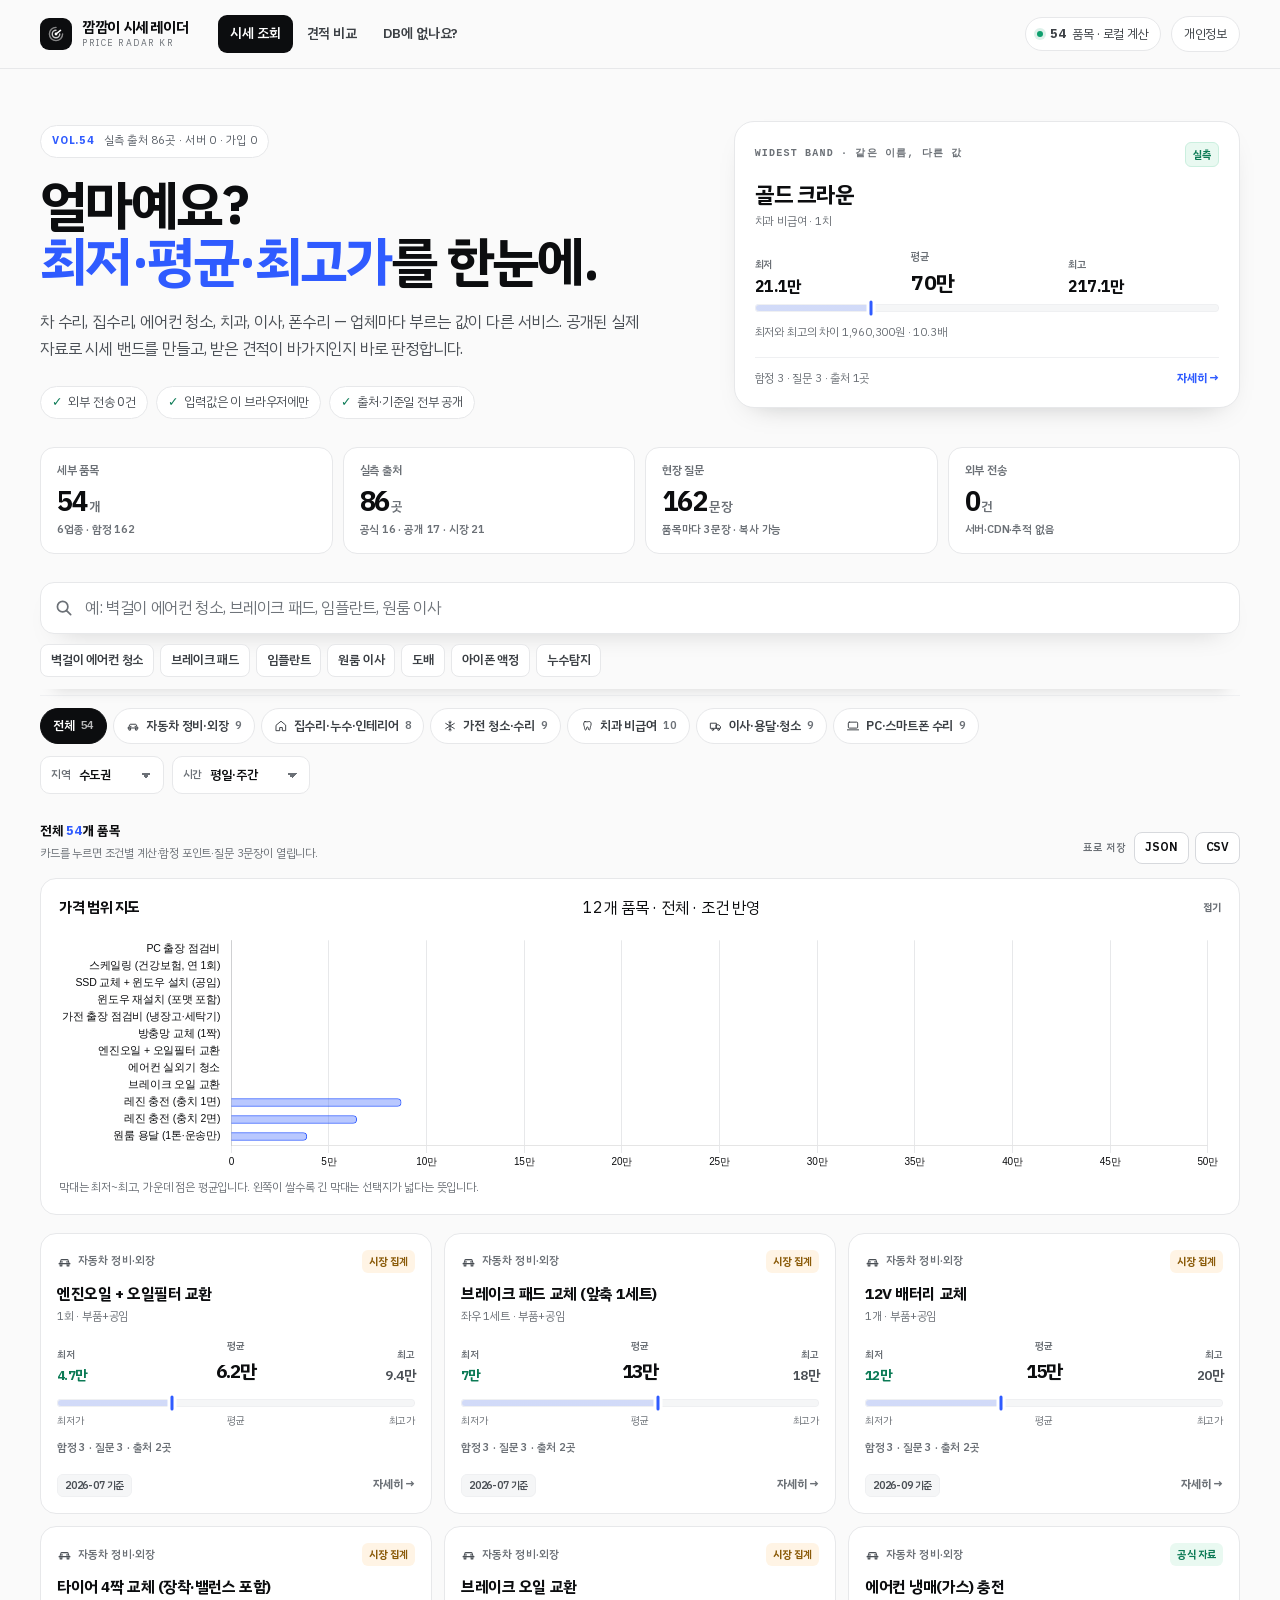
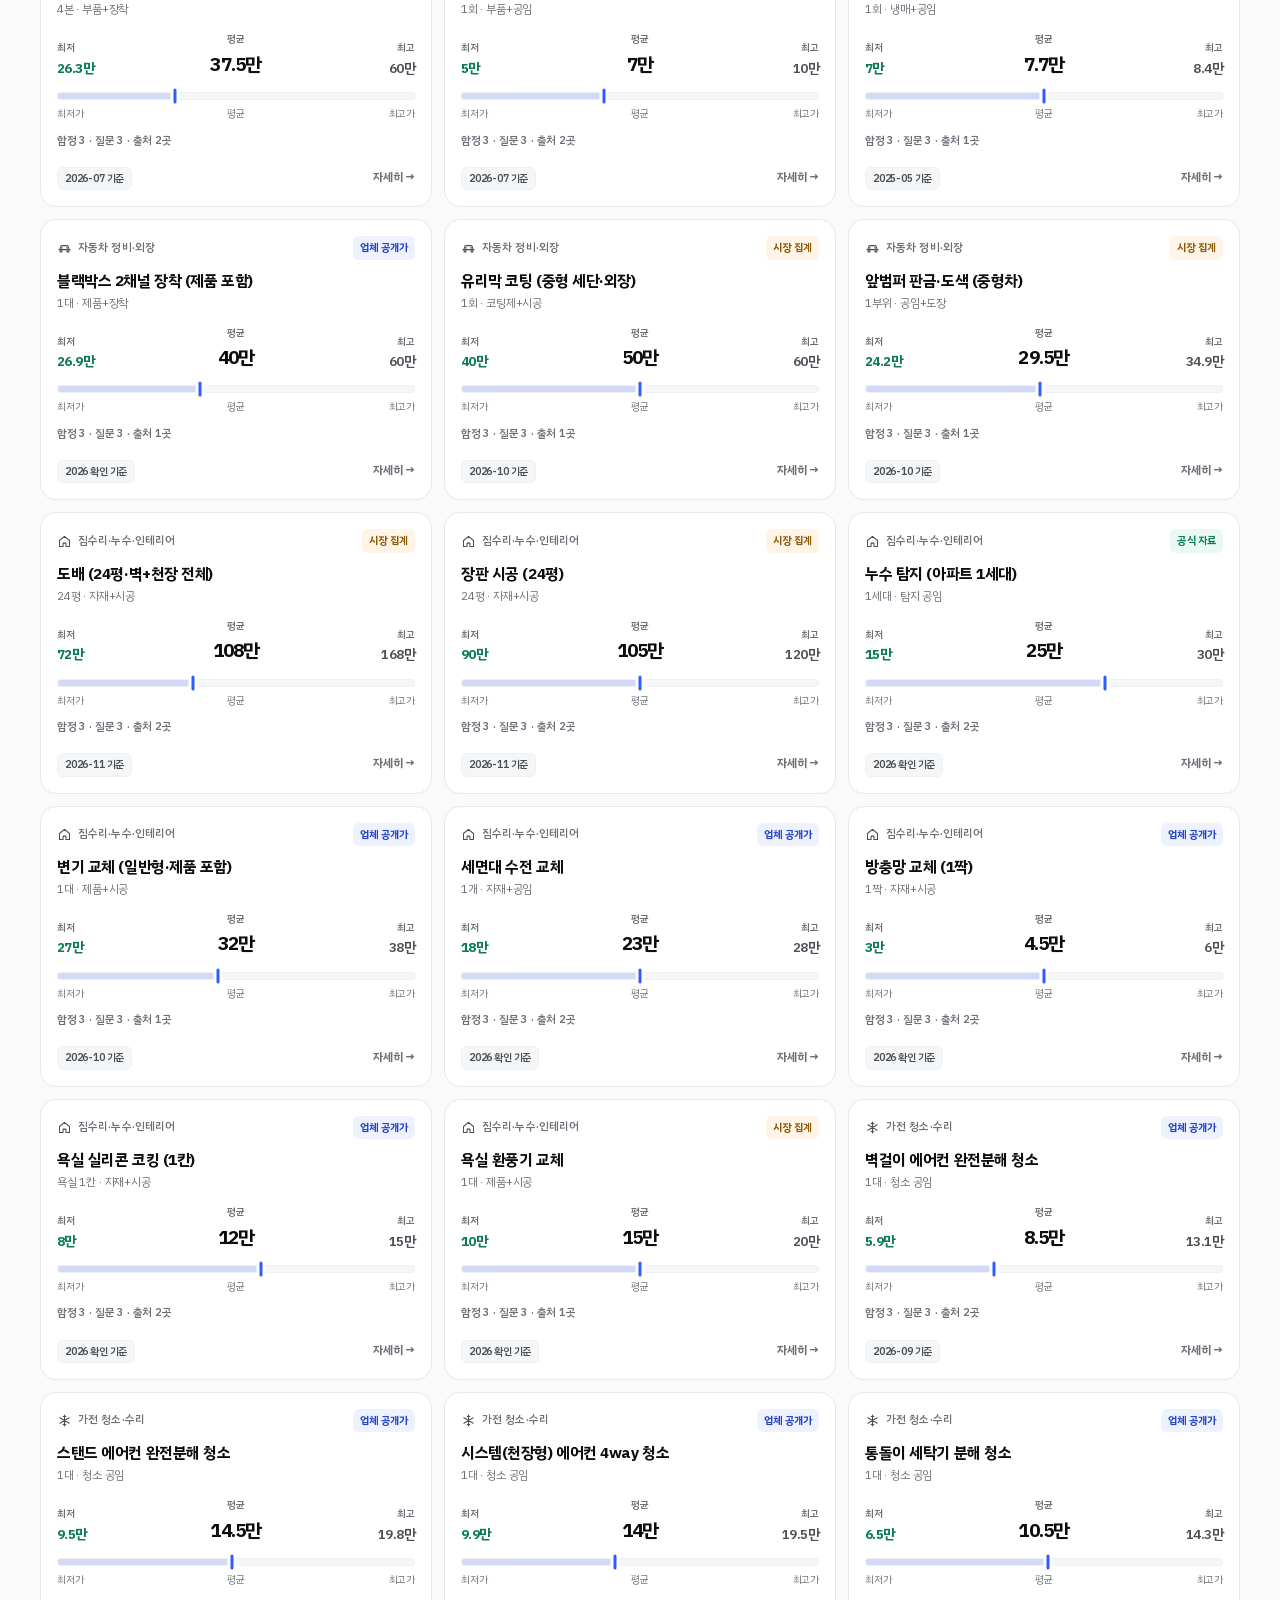
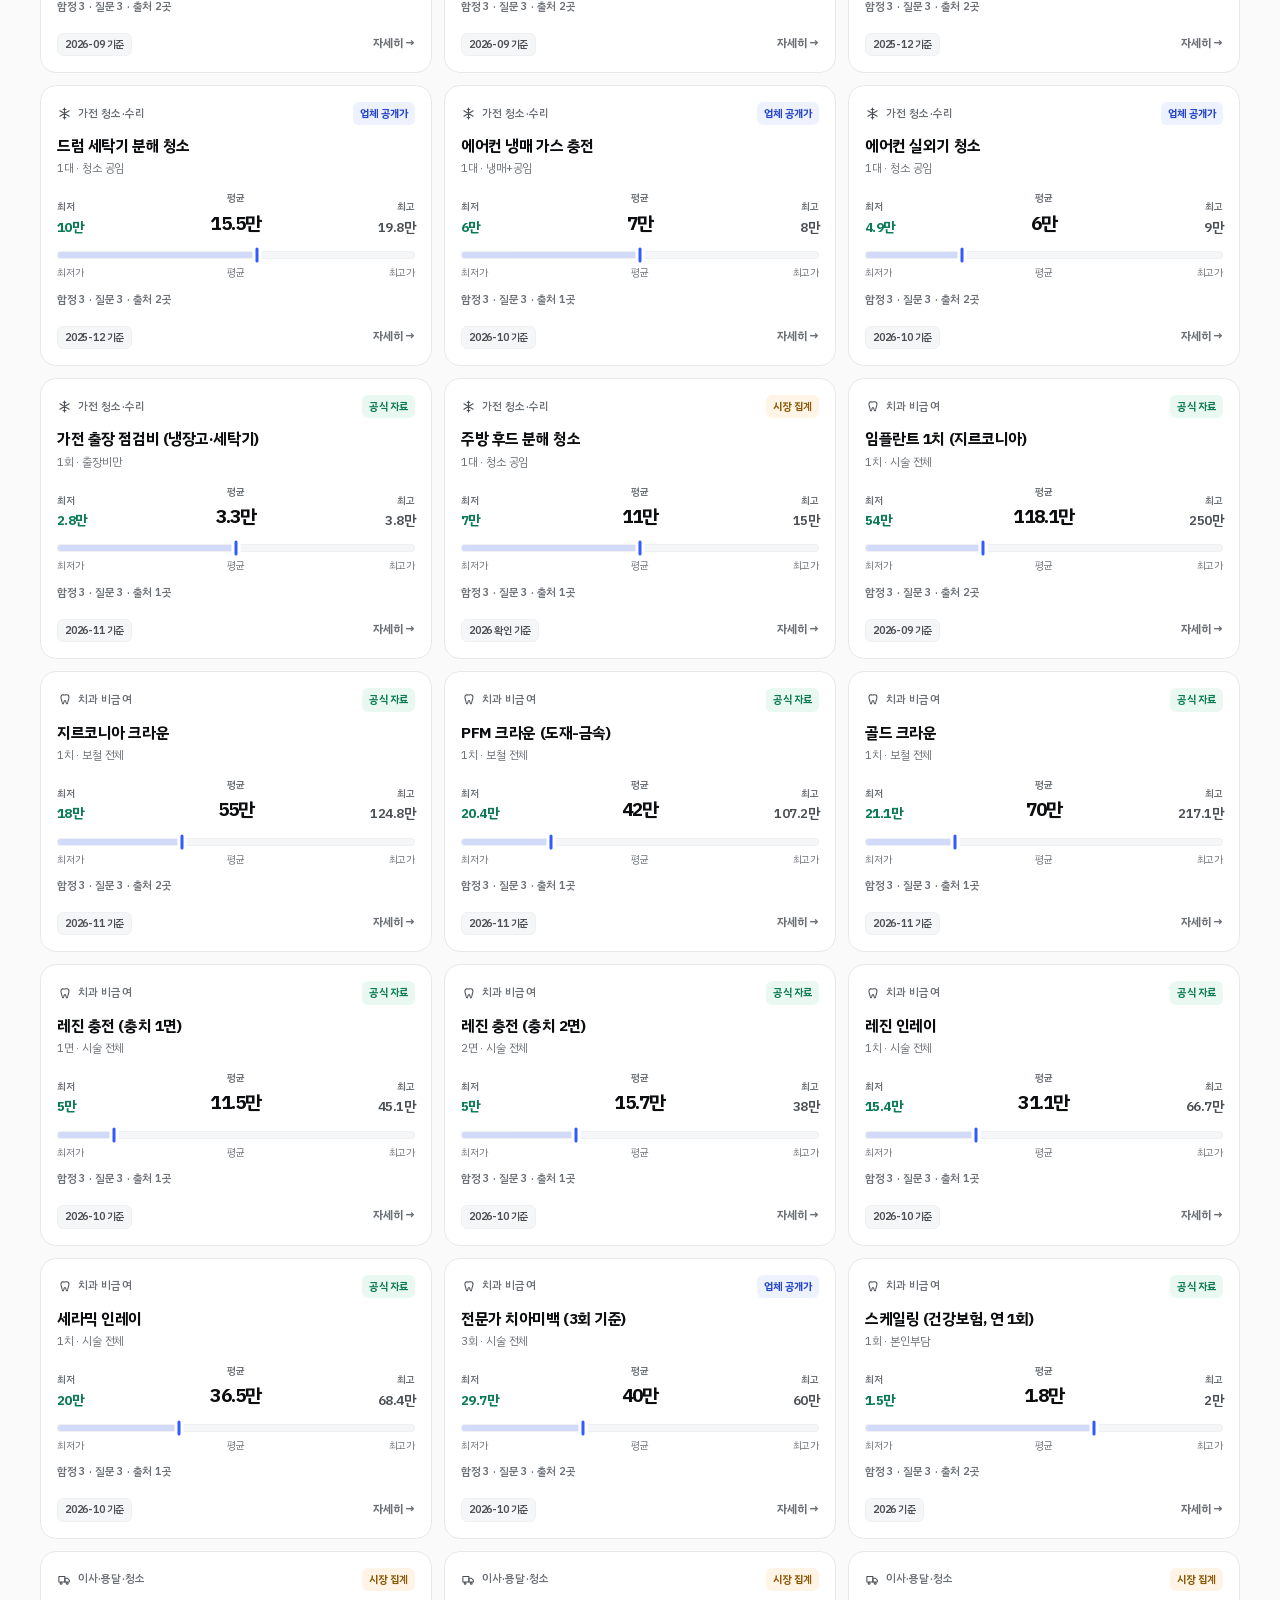
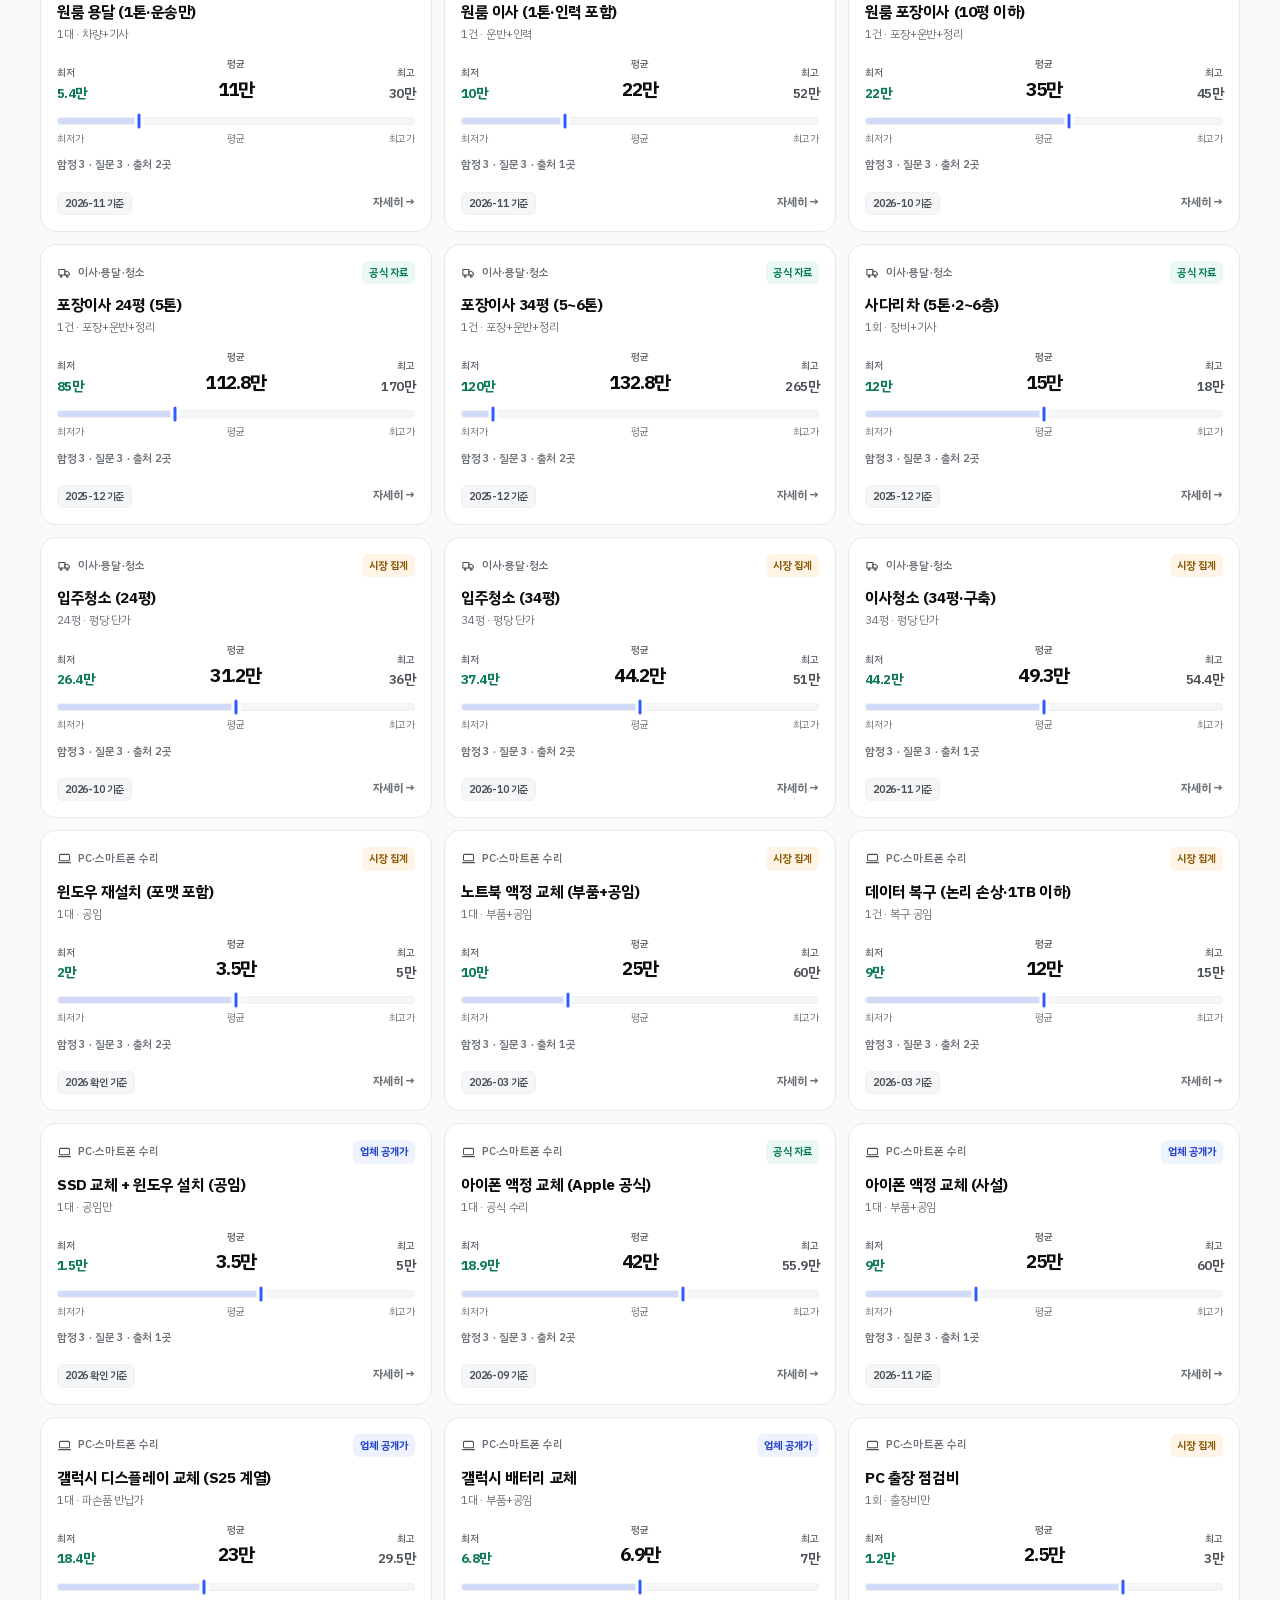
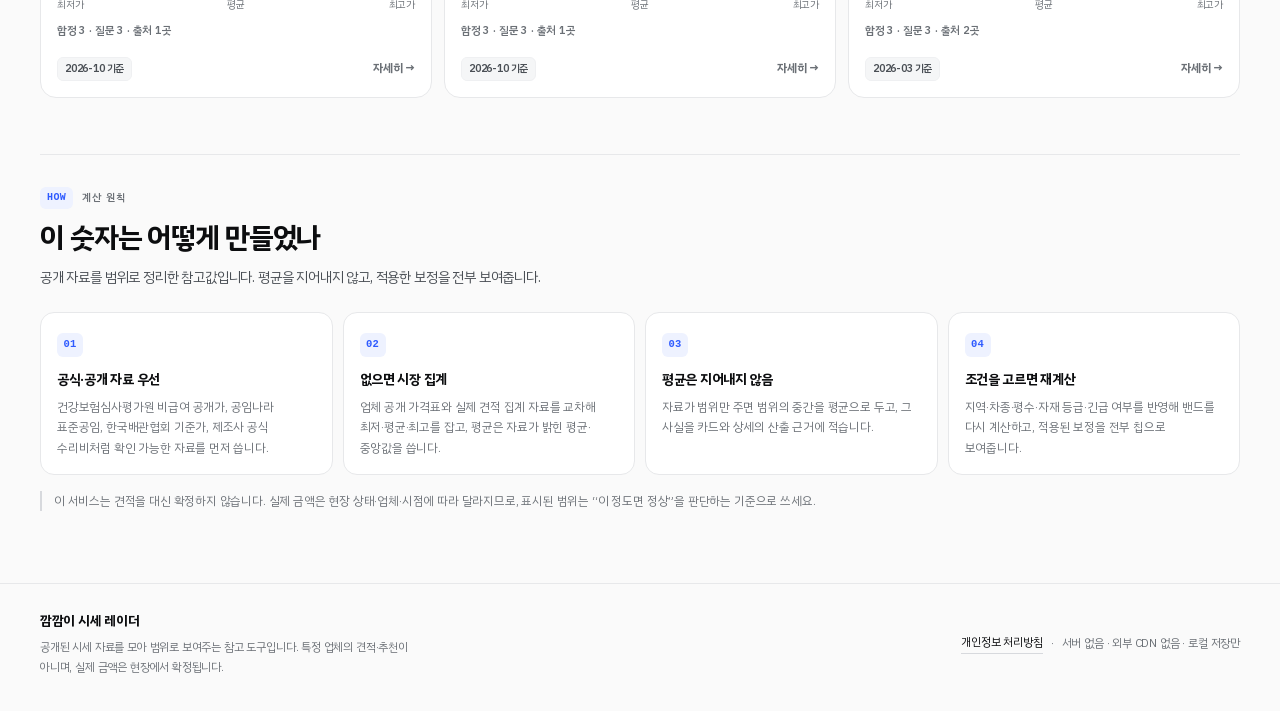
==== commit fd6a2141: "feat: Fuse.js typo/chosung search + Chart.js price-range map + free AI taste" ====
--- a/index.html
+++ b/index.html
@@ -90,6 +90,15 @@
       </div>
     </div>
 
+    <details class="panel range-panel" id="rangePanel" open>
+      <summary class="panel-head">
+        <h2>가격 범위 지도</h2>
+        <span class="muted" id="rangeMeta"></span>
+      </summary>
+      <div class="range-chart"><canvas id="priceChart" height="228" role="img" aria-label="품목별 최저·평균·최고 가격 범위 막대그래프"></canvas></div>
+      <p class="micro" id="rangeNote">막대는 최저~최고, 가운데 점은 평균입니다. 왼쪽이 쌀수록 긴 막대는 선택지가 넓다는 뜻입니다.</p>
+    </details>
+
     <div class="grid" id="cards"></div>
 
     <div class="notfound" id="notFound" hidden>
@@ -204,6 +213,13 @@
           <button class="btn" type="button" data-action="open-claude">Claude 열기</button>
           <button class="btn" type="button" data-action="open-gemini">Gemini 열기</button>
         </div>
+        <div class="free-block">
+          <button class="btn btn-primary" type="button" data-action="free-ask">키 없이 무료로 조사받기</button>
+          <p class="micro" id="freeStatus">키를 넣지 않아도 하루 몇 회(기기 기준) 바로 답을 받아 볼 수 있습니다. 다 쓰면 내 무료 Gemini 키로 이어집니다.</p>
+          <div id="freeCard"></div>
+          <pre class="free-out" id="freeOut" hidden></pre>
+        </div>
+        <p class="micro">무료 체험은 외부 AI 제공자로 전송됩니다. 집 주소·연락처 같은 민감한 내용은 넣지 마세요.</p>
         <p class="group-label">네이버 실제 후기</p>
         <div class="bridge-actions">
           <button class="btn btn-ghost" type="button" data-action="open-naver-blog">블로그 후기</button>
@@ -256,6 +272,10 @@
 <div class="toast" id="toast" role="status" aria-live="polite"></div>
 
 <script src="data.js"></script>
+<script src="assets/vendor/fuse.min.js"></script>
+<script src="assets/vendor/chart.umd.min.js"></script>
+<script src="engines/search-engine.js"></script>
+<script src="engines/pro-api-connector.js"></script>
 <script src="core.js"></script>
 <script src="app.js"></script>
 </body>
--- a/styles.css
+++ b/styles.css
@@ -841,3 +841,36 @@
 }
 
 body.modal-open { overflow: hidden; }
+
+/* ── 가격 범위 지도 (Chart.js) ───────────────────── */
+.range-panel { margin: 6px 0 18px; padding: 16px 18px; }
+.range-panel > summary { list-style: none; cursor: pointer; margin-bottom: 10px; }
+.range-panel > summary::-webkit-details-marker { display: none; }
+.range-panel > summary::after { content: '접기'; font-size: 10.5px; font-weight: 700; color: var(--sub); flex: none; }
+.range-panel:not([open]) > summary { margin-bottom: 0; }
+.range-panel:not([open]) > summary::after { content: '펼치기'; }
+.range-chart { position: relative; height: 240px; }
+.range-panel .micro { margin-top: 8px; }
+
+/* ── 무료 AI 맛보기 ─────────────────────────────── */
+.free-block {
+  margin: 12px 0 4px; padding: 12px 13px; border: 1px dashed var(--accent-line);
+  border-radius: 12px; background: var(--accent-soft);
+}
+.free-block .btn { width: 100%; }
+.free-block .micro { color: var(--ink-2); margin-top: 8px; }
+.free-error { color: var(--danger) !important; }
+.free-ok { color: var(--ok-ink) !important; }
+.free-out {
+  margin-top: 10px; padding: 11px 12px; max-height: 320px; overflow: auto;
+  background: var(--surface); border: 1px solid var(--line); border-radius: 10px;
+  font-size: 12px; line-height: 1.7; white-space: pre-wrap; word-break: break-word; color: var(--ink-2);
+}
+.free-card {
+  margin-top: 8px; padding: 10px 12px; background: var(--surface);
+  border: 1px solid var(--line); border-radius: 10px;
+}
+.free-card b { display: block; font-size: 12px; font-weight: 700; margin-bottom: 4px; }
+.free-card p { font-size: 11.5px; color: var(--ink-2); line-height: 1.6; margin: 0; }
+.free-card a { display: inline-block; margin-top: 6px; font-size: 11.5px; font-weight: 700; color: var(--accent); text-decoration: none; }
+.free-card a:hover { text-decoration: underline; }
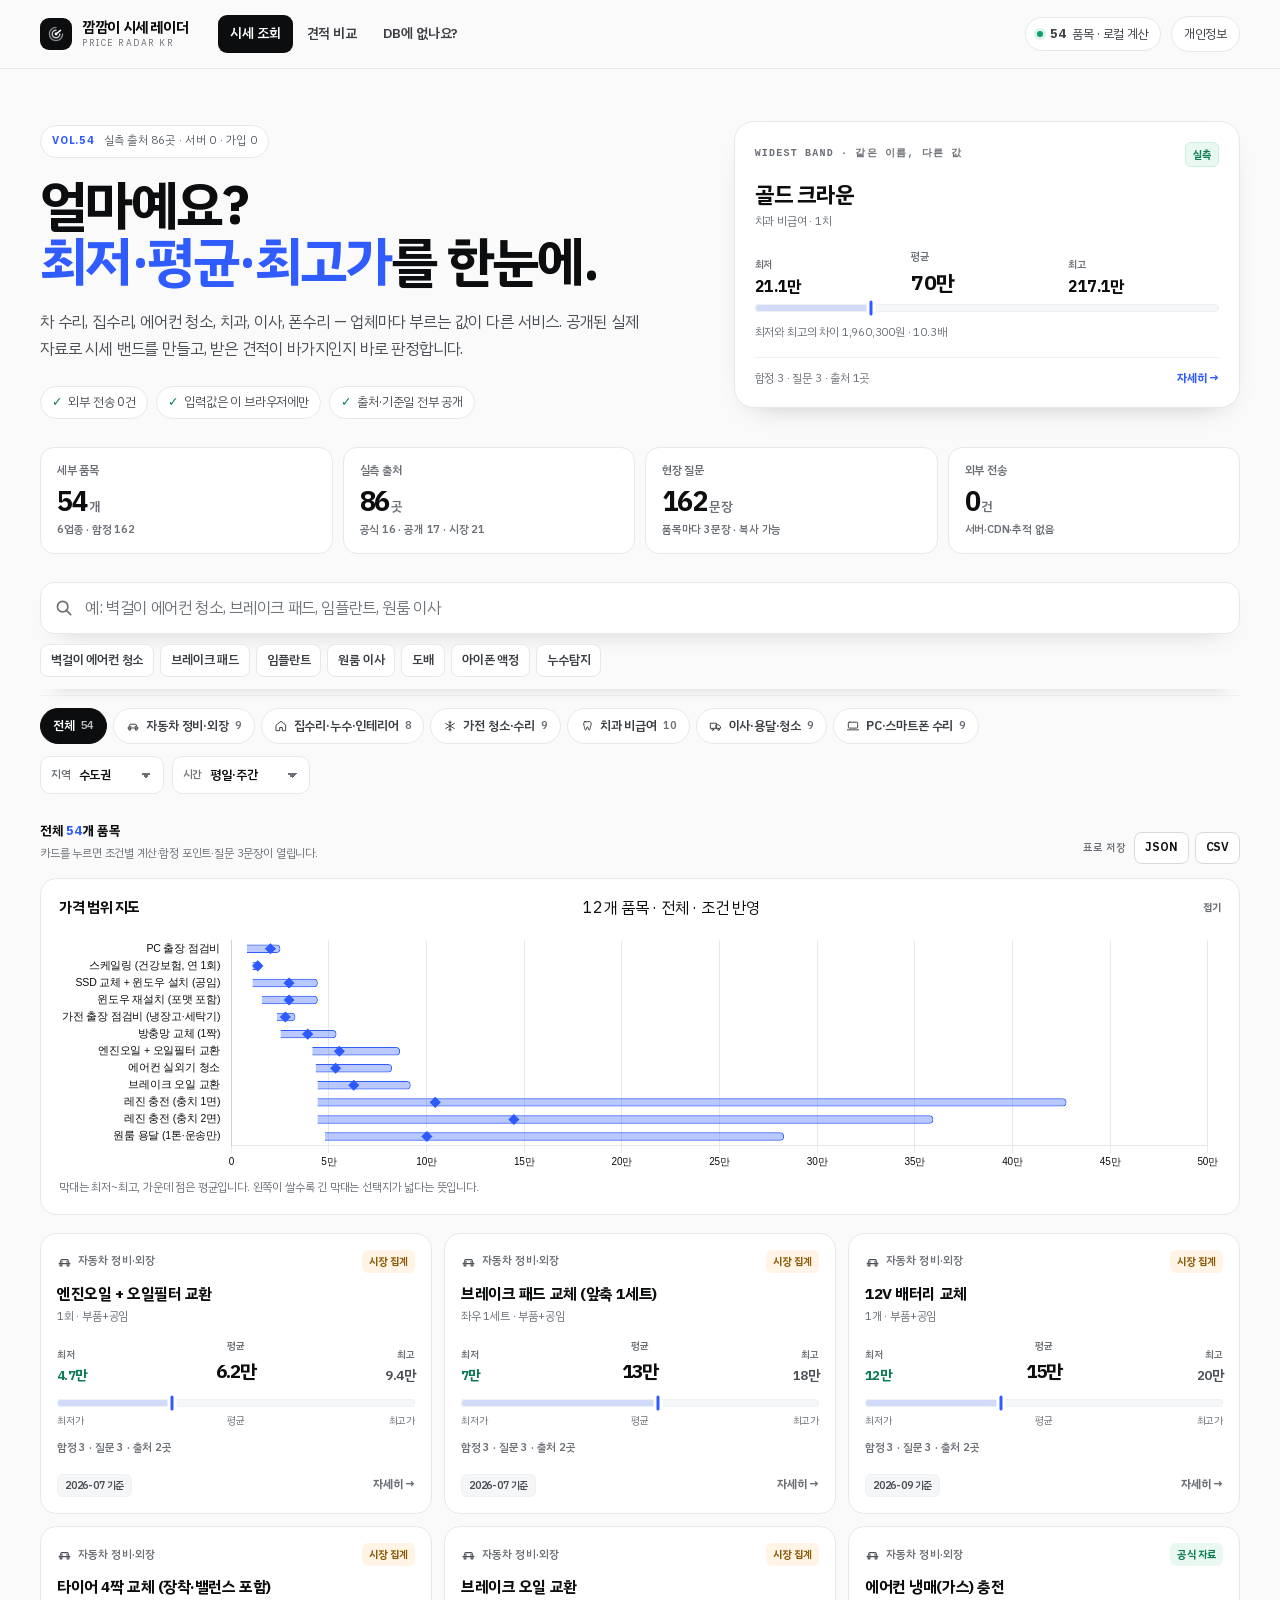
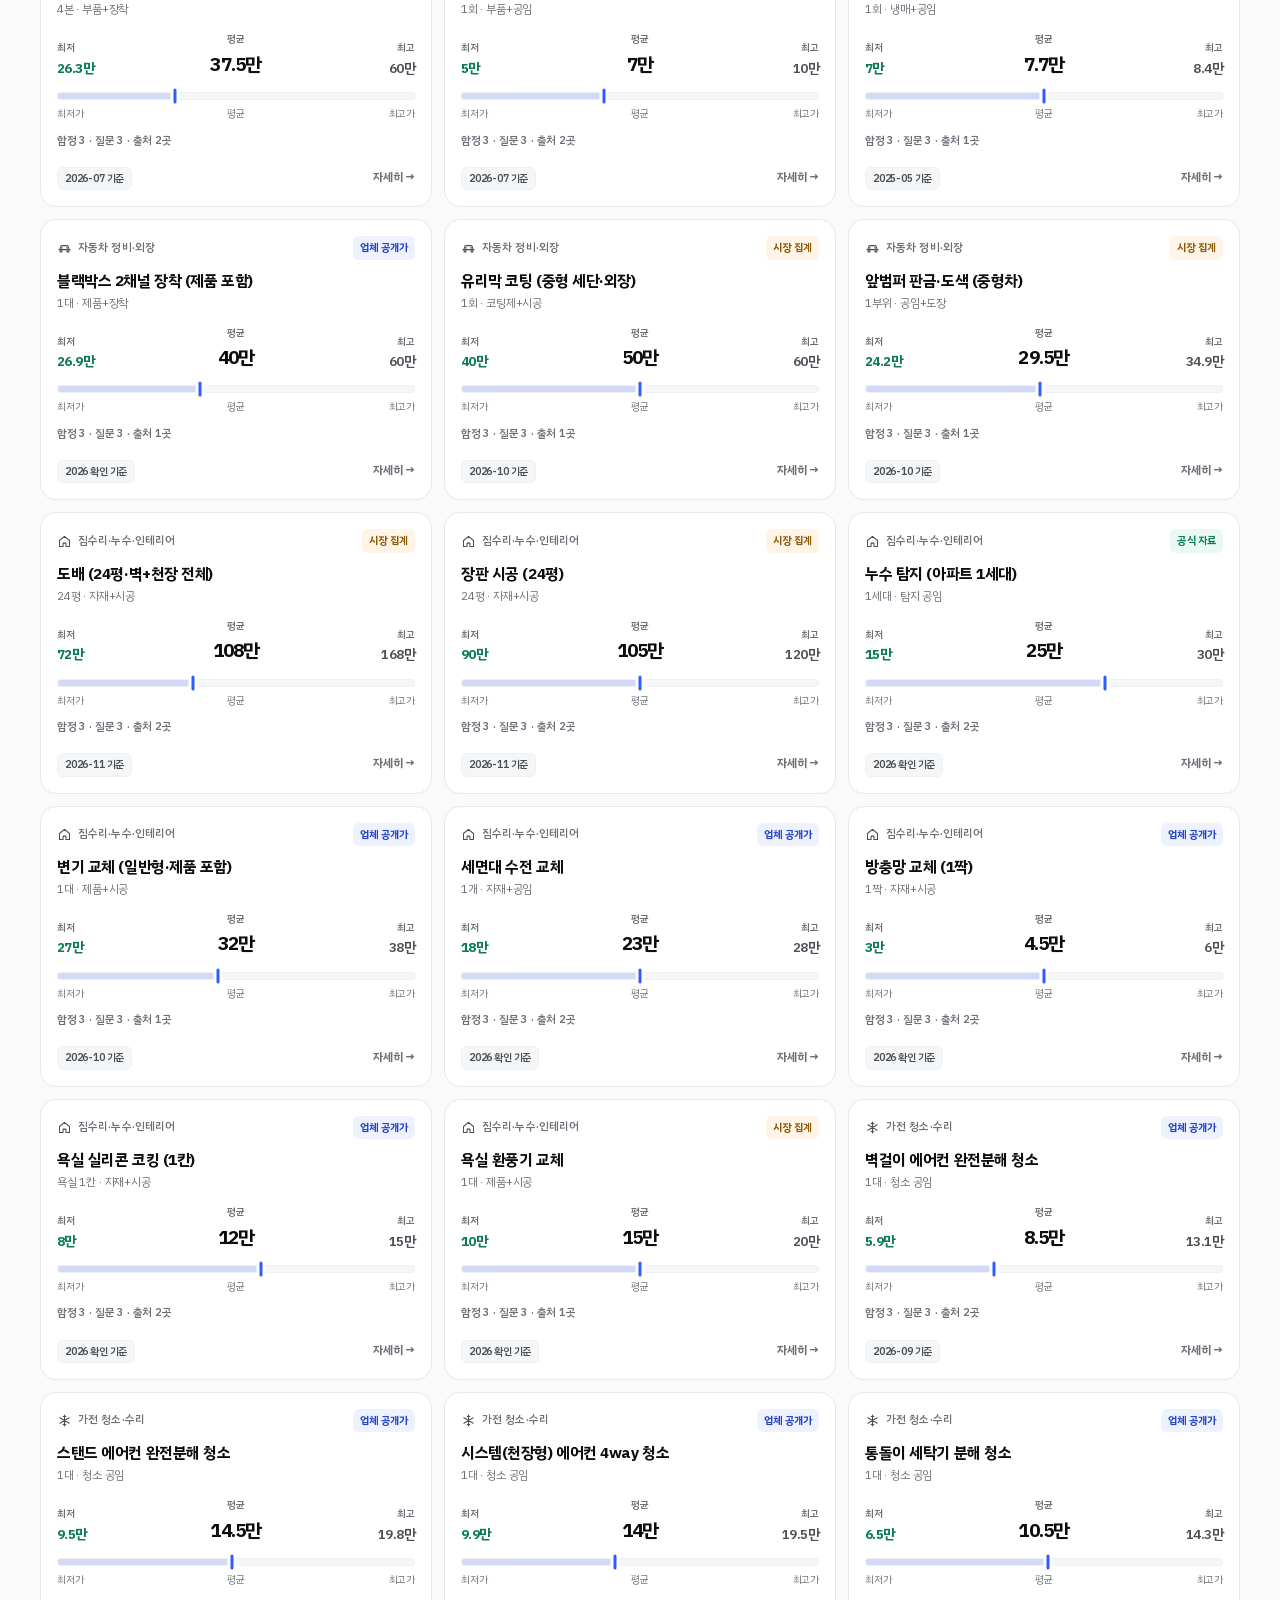
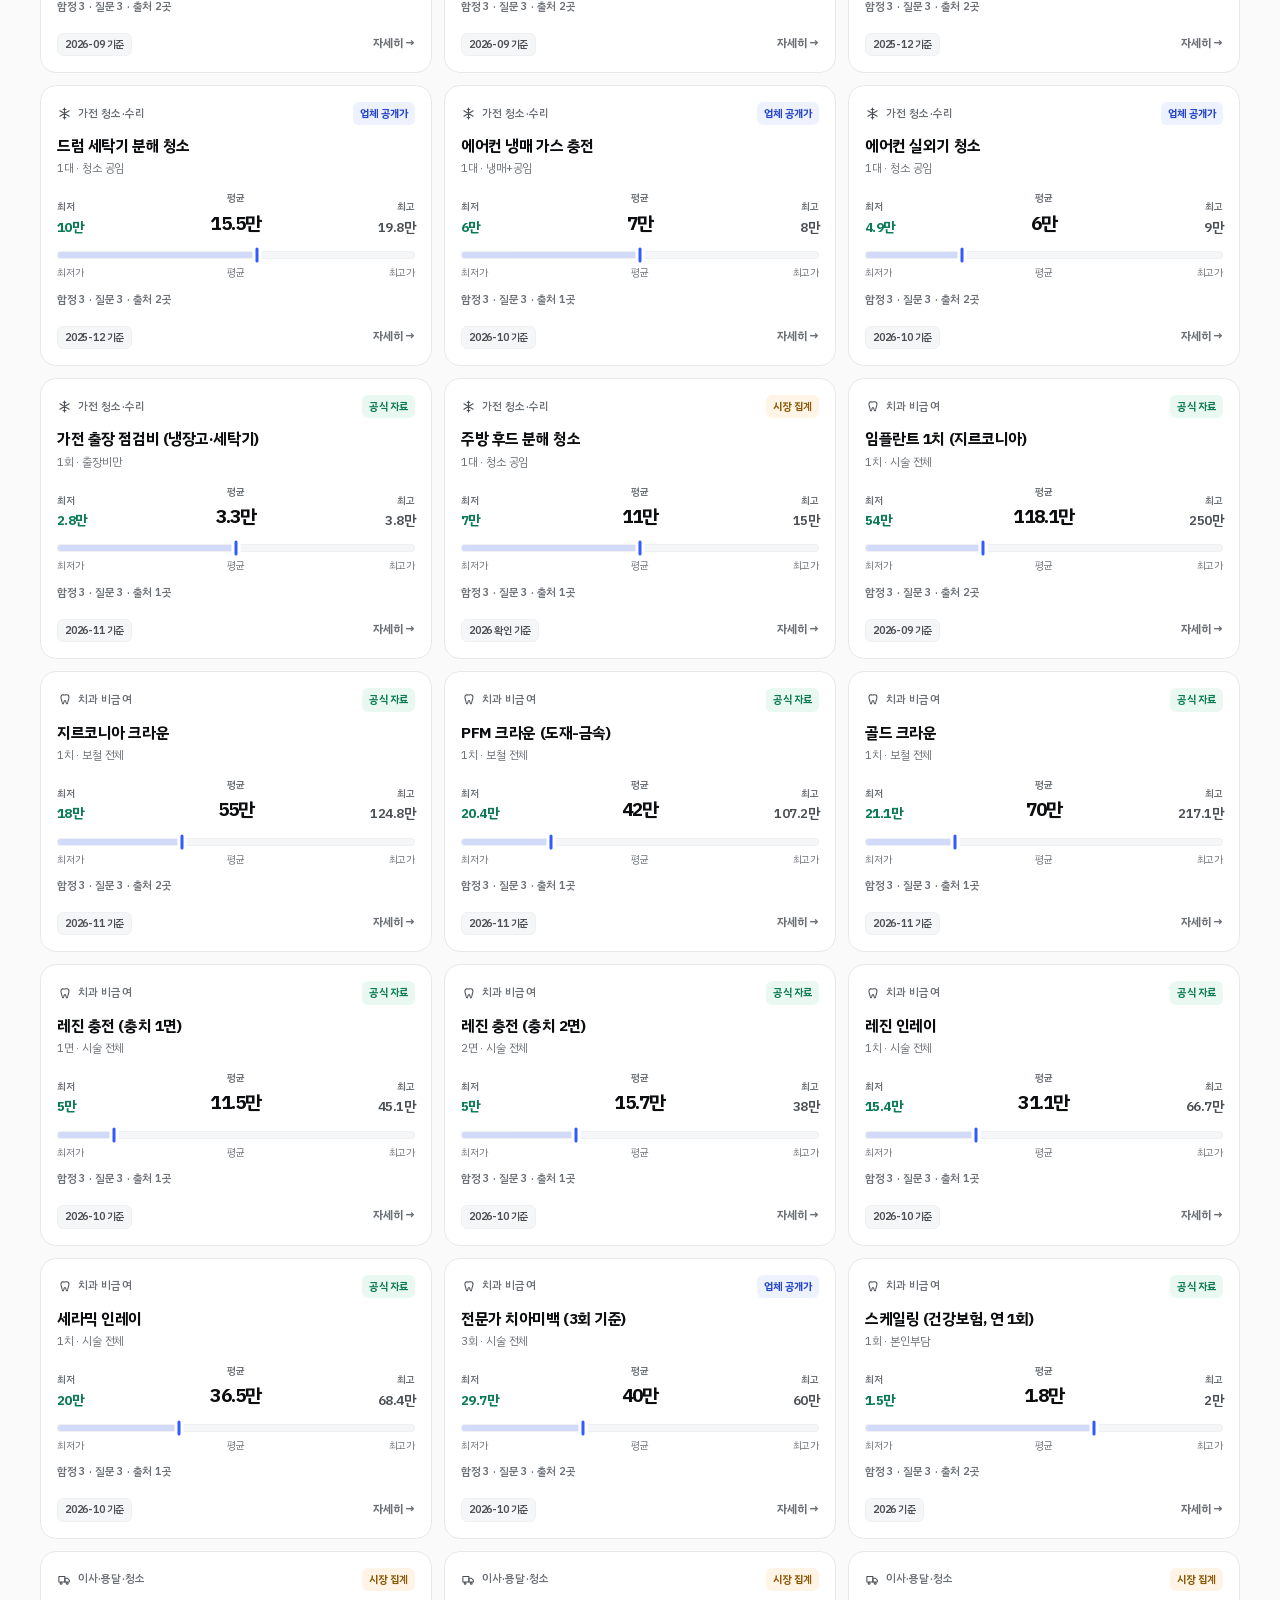
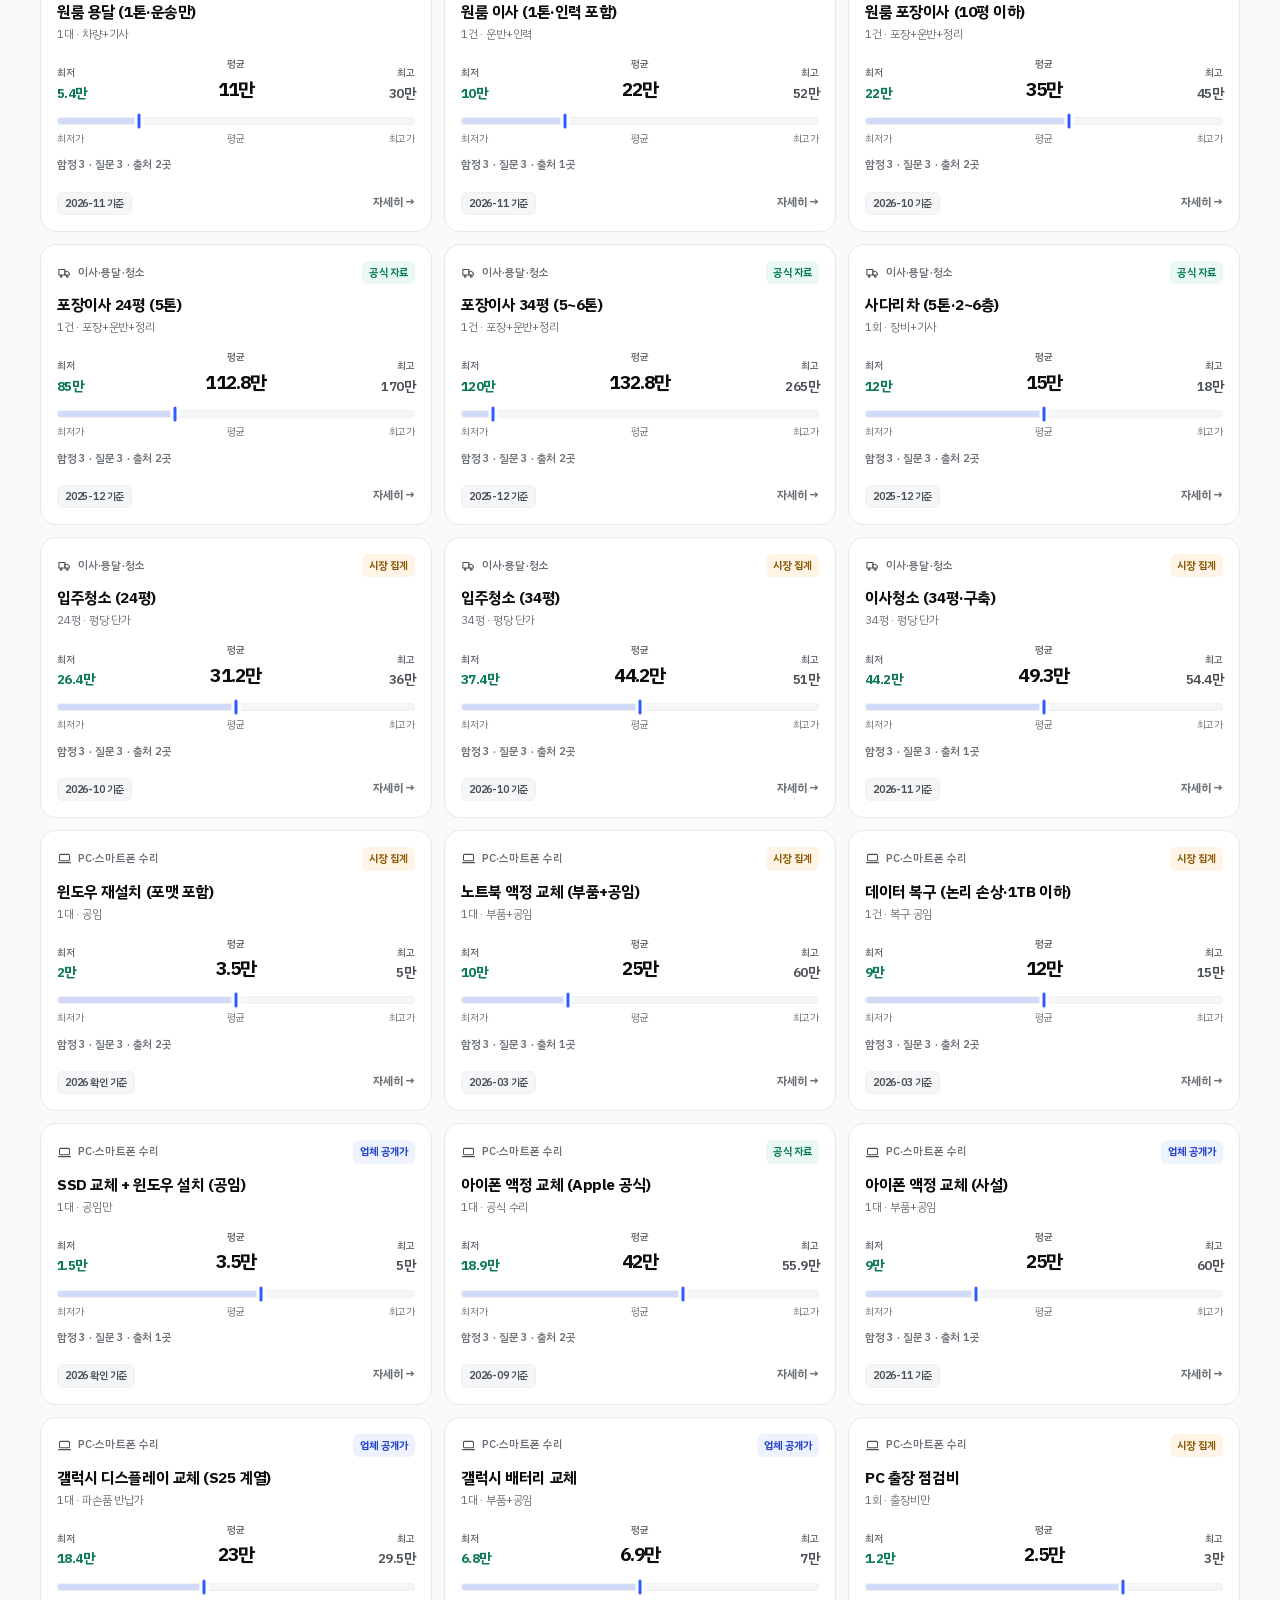
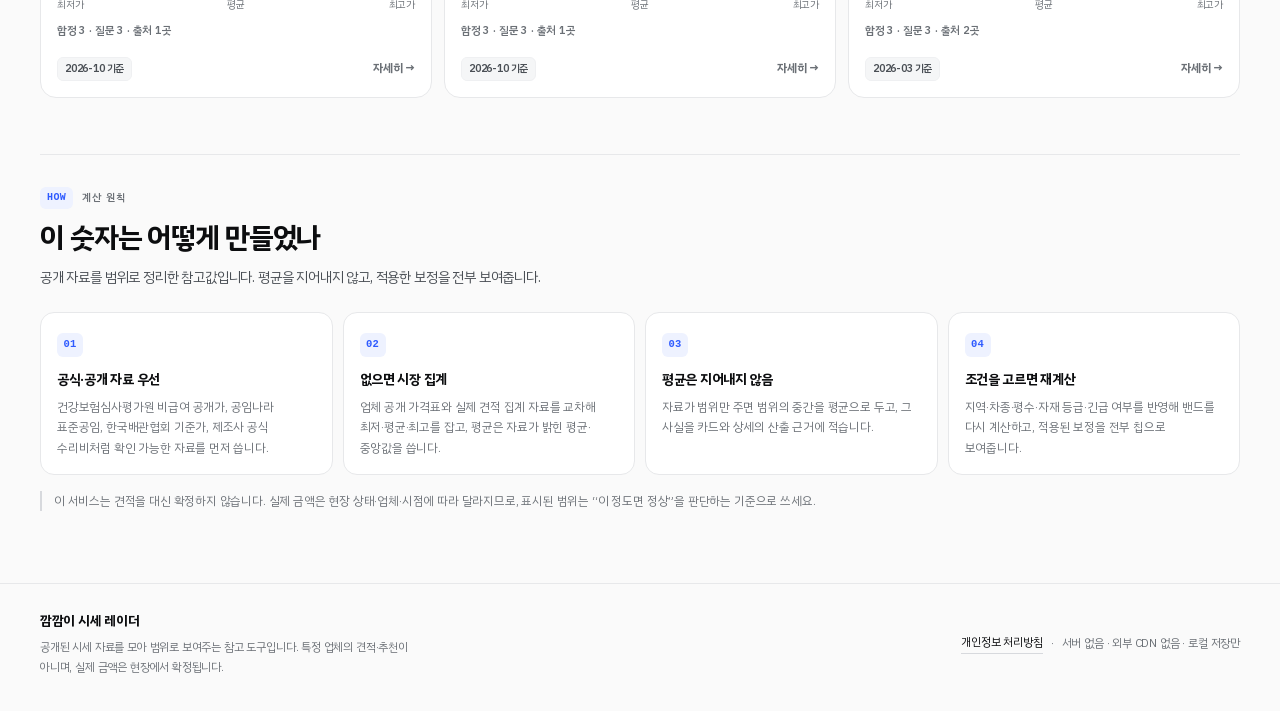
==== commit 558c72be: "다국어 지원(한/영): KO·EN 토글·문구 사전 - 언어 결정: ?lang= → localStorage(onetap_lang) → navigator.language - 헤더 KO" ====
--- a/index.html
+++ b/index.html
@@ -11,6 +11,8 @@
 <link rel="preload" href="assets/fonts/plexkr-Regular.woff2" as="font" type="font/woff2" crossorigin />
 <link rel="preload" href="assets/fonts/plexkr-Bold.woff2" as="font" type="font/woff2" crossorigin />
 <link rel="stylesheet" href="styles.css" />
+<script src="i18n-strings.js"></script>
+<script src="engines/i18n.js"></script>
 </head>
 <body>
 <a class="skip-link" href="#main">본문으로 바로가기</a>
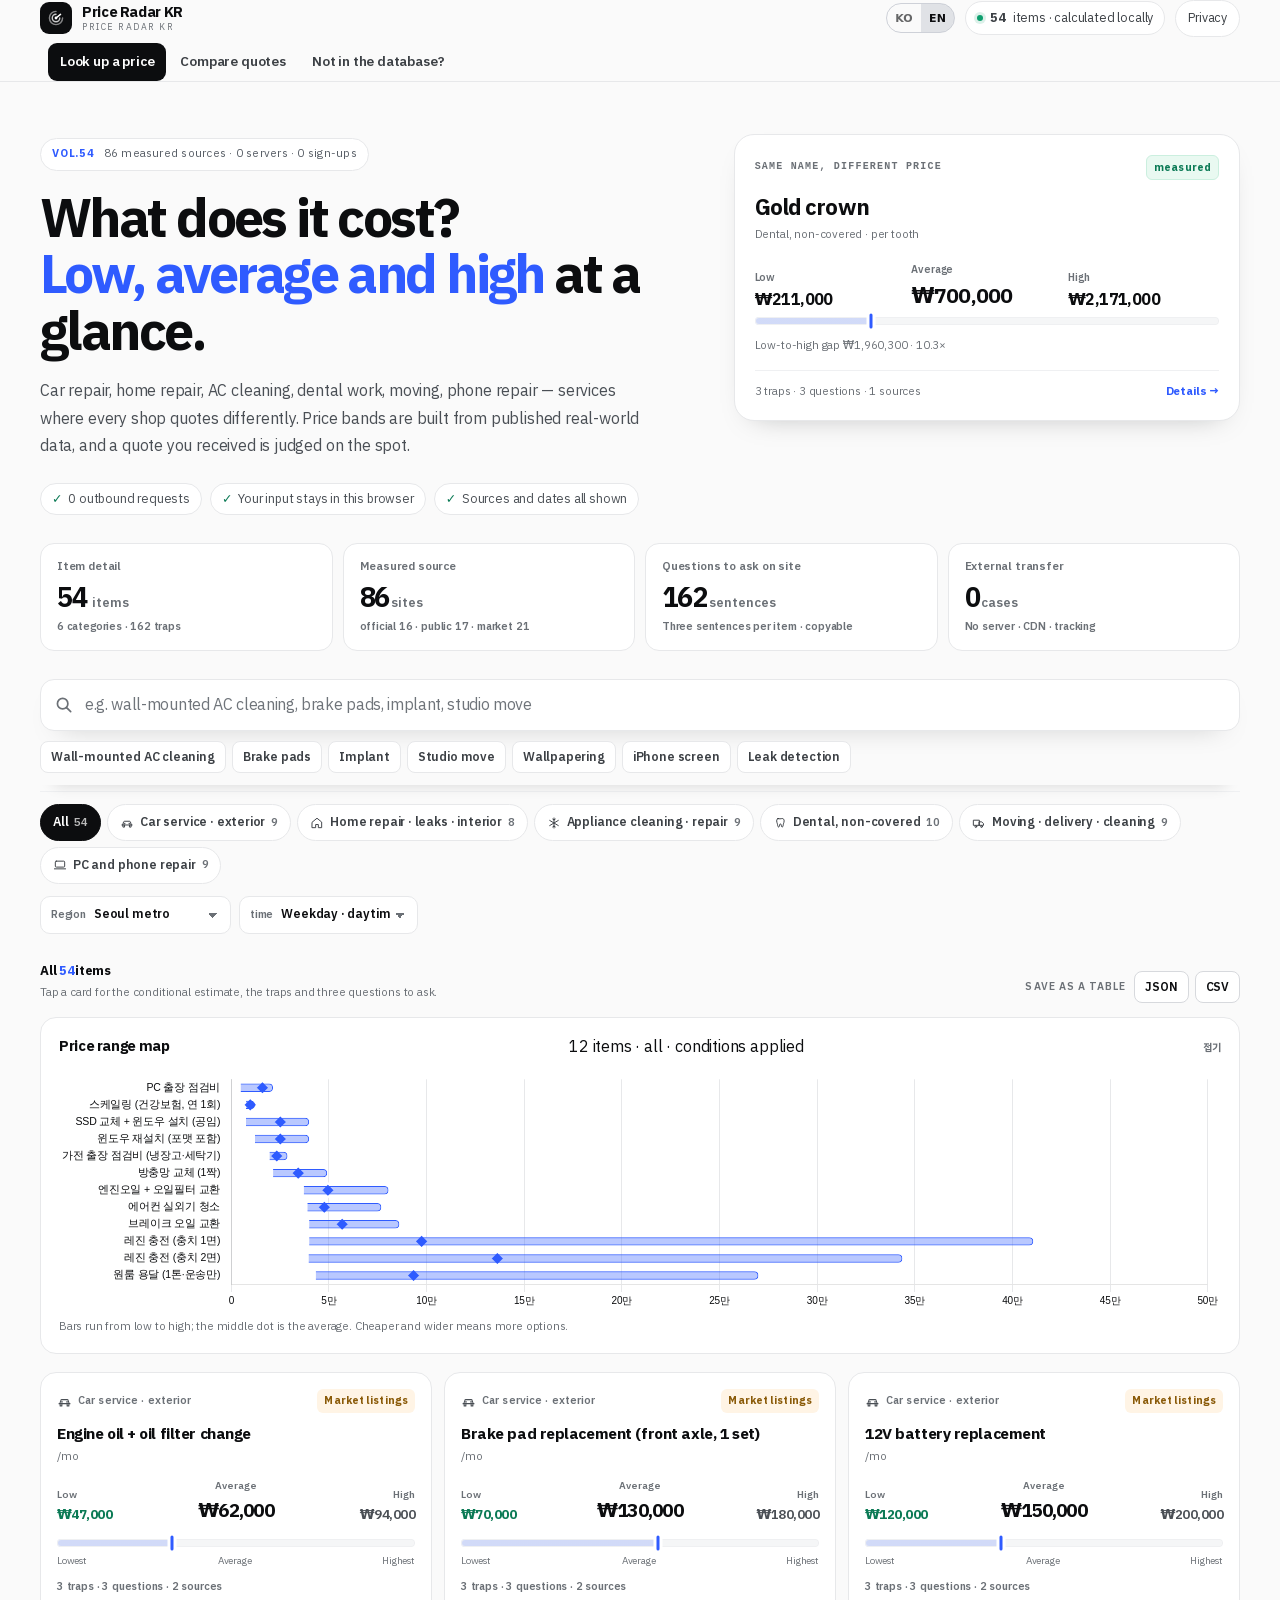
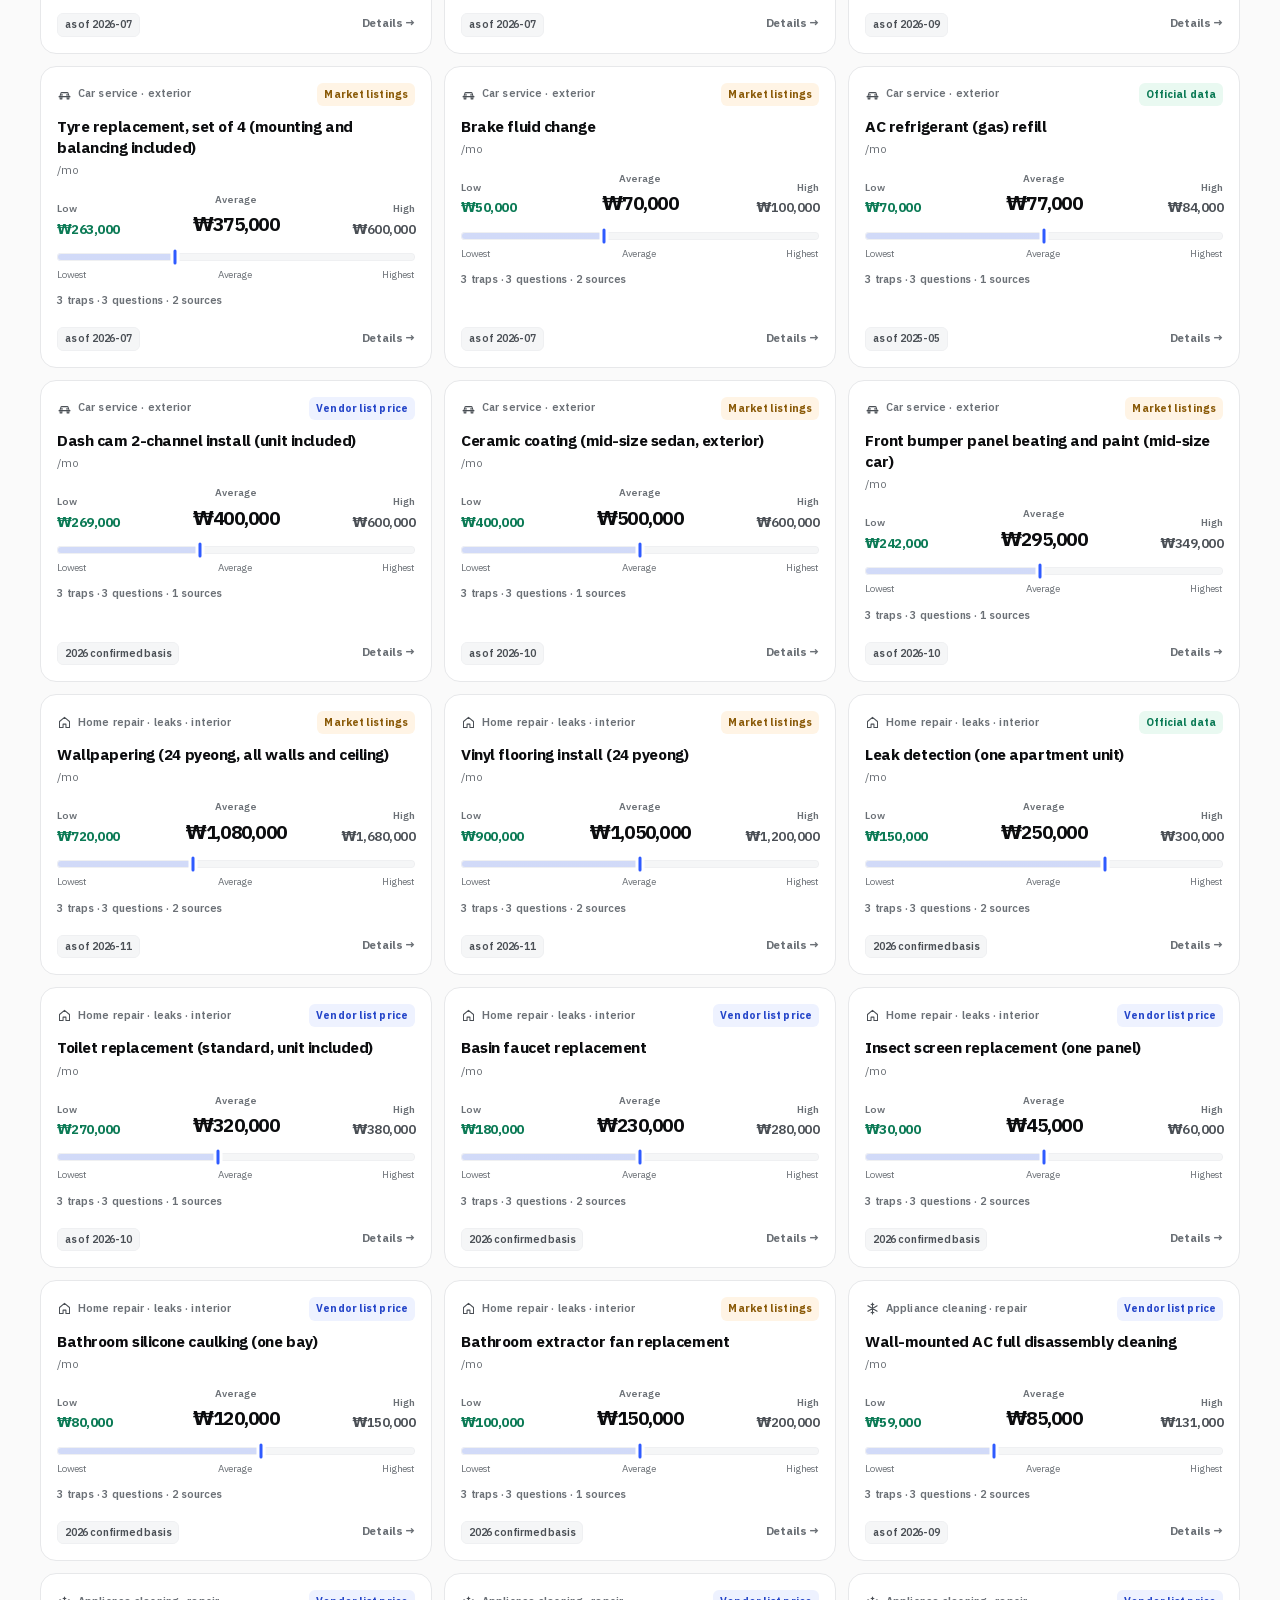
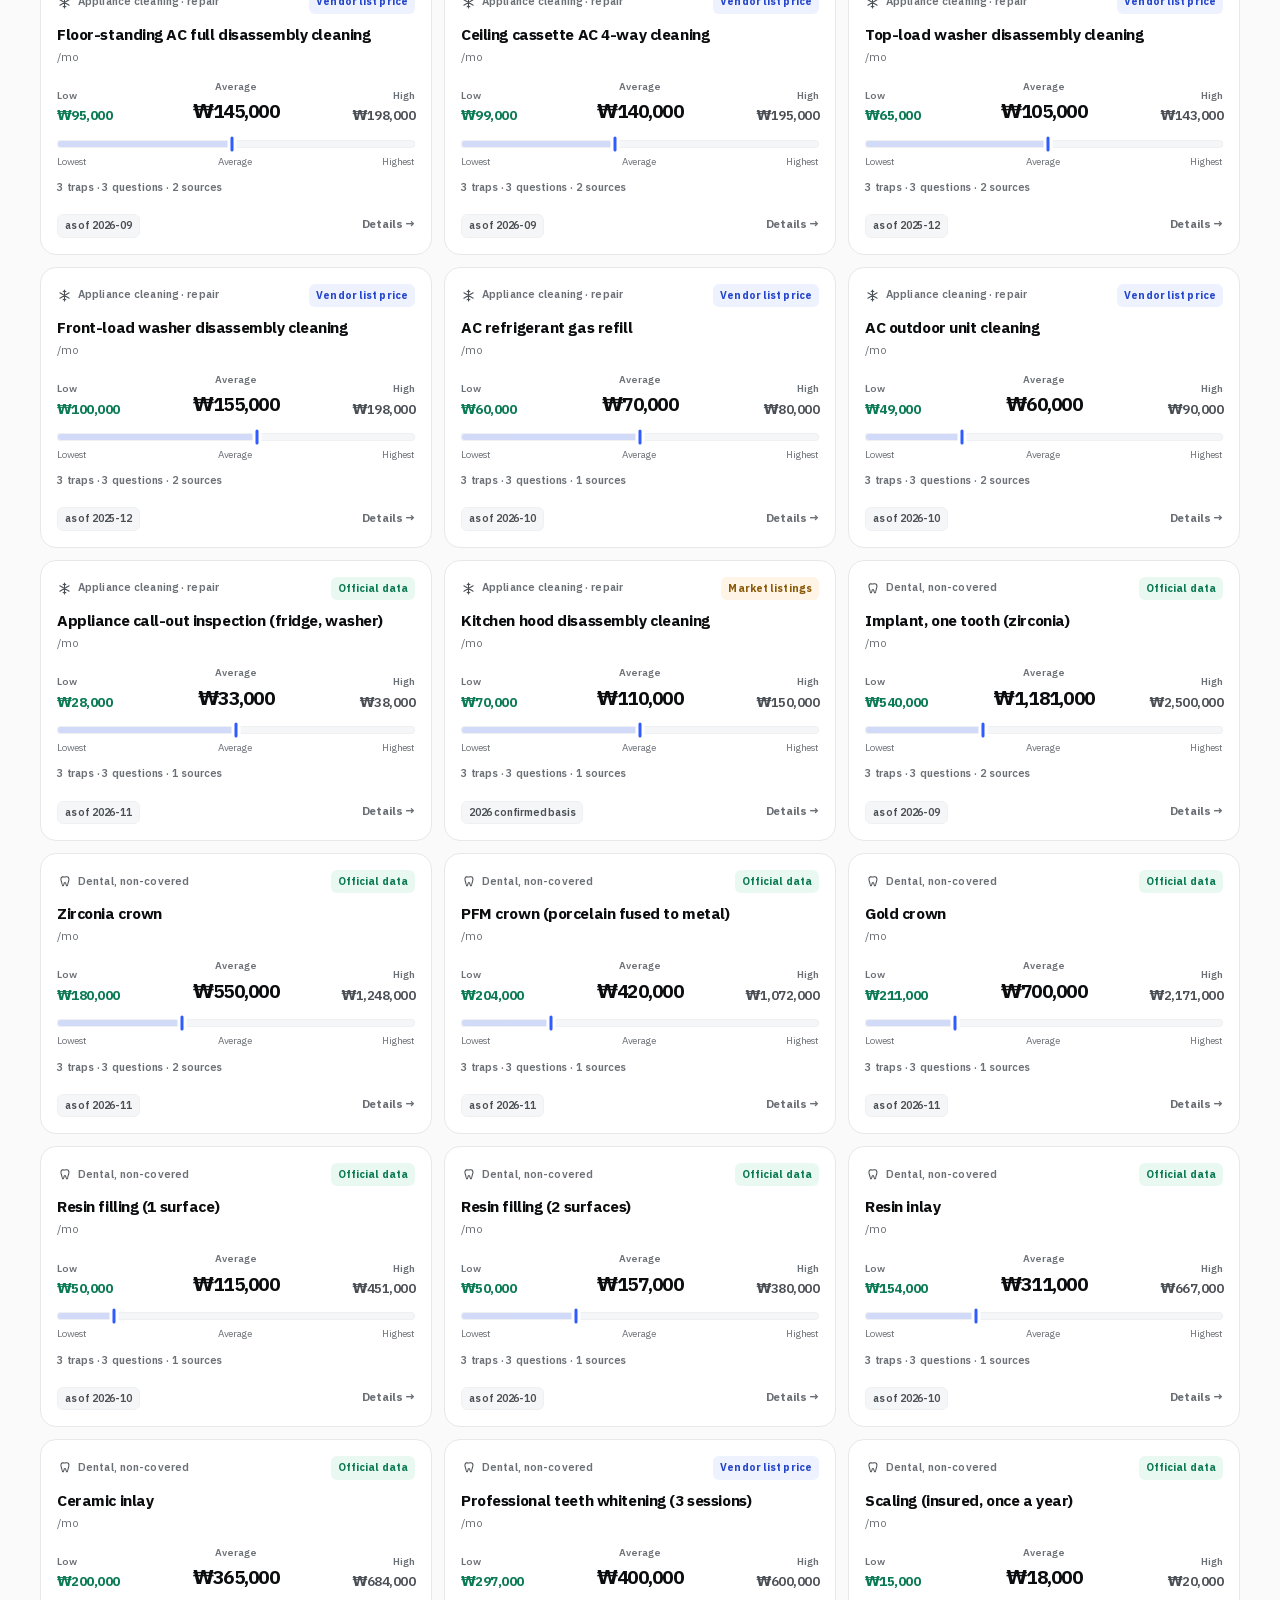
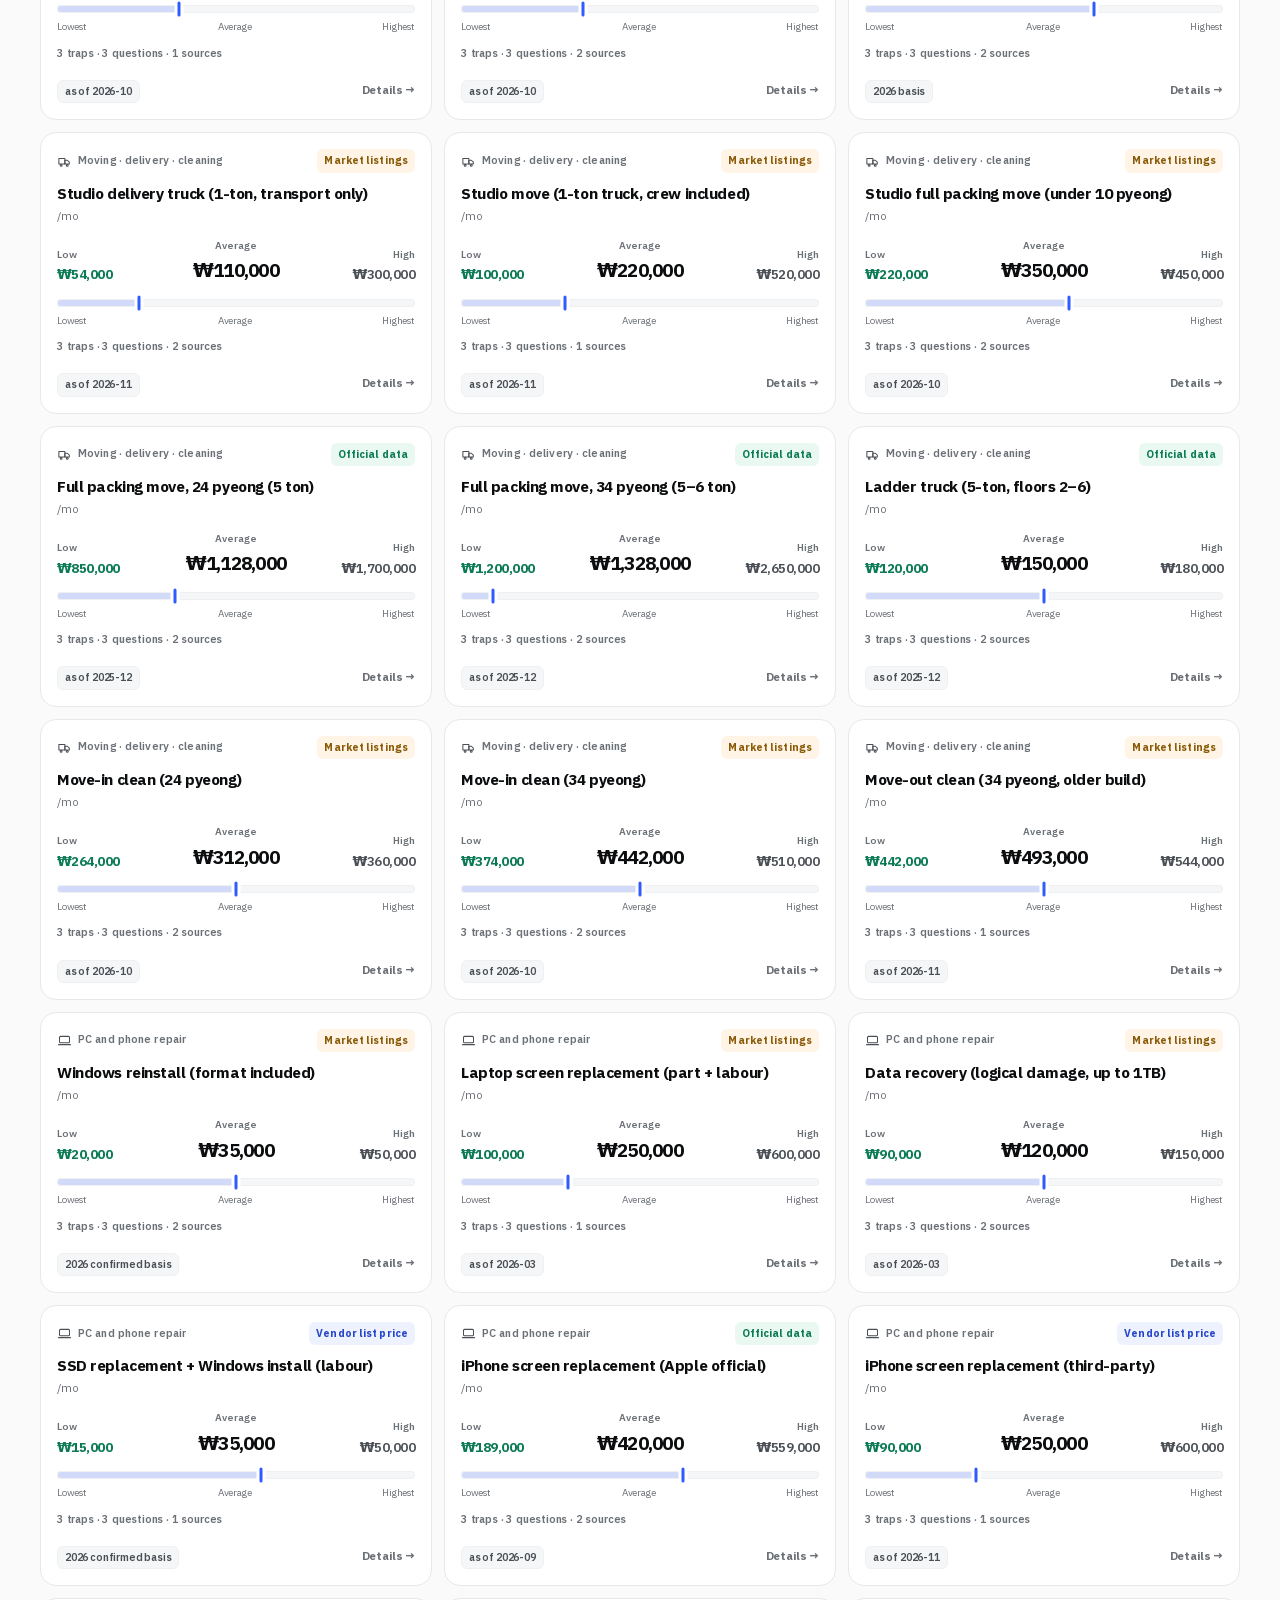
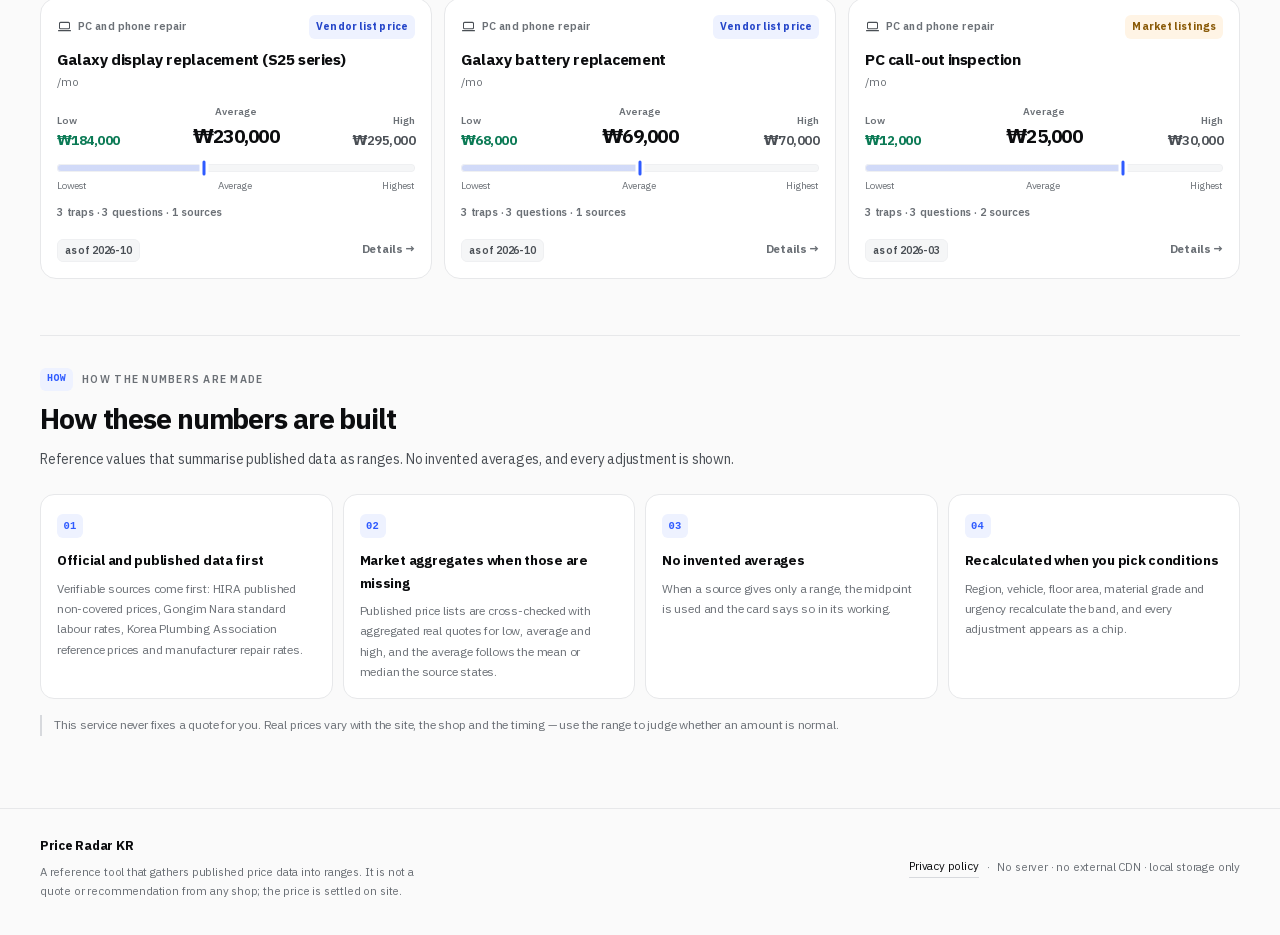
==== commit 3459b5ba: "다국어: 시세·품목·견적 비교 전 화면 영어 문구 보완, 금액 표기 자동 변환, 동적 속성 재번역" ====
--- a/index.html
+++ b/index.html
@@ -236,7 +236,7 @@
           <h2>복사될 프롬프트</h2>
           <button class="btn btn-xs" type="button" data-action="copy-prompt">복사</button>
         </div>
-        <pre class="prompt-preview" id="promptPreview"></pre>
+        <pre class="prompt-preview" id="promptPreview" data-i18n-skip></pre>
         <div class="bridge-tips">
           <h3>이렇게 물으면 정확해집니다</h3>
           <ul>
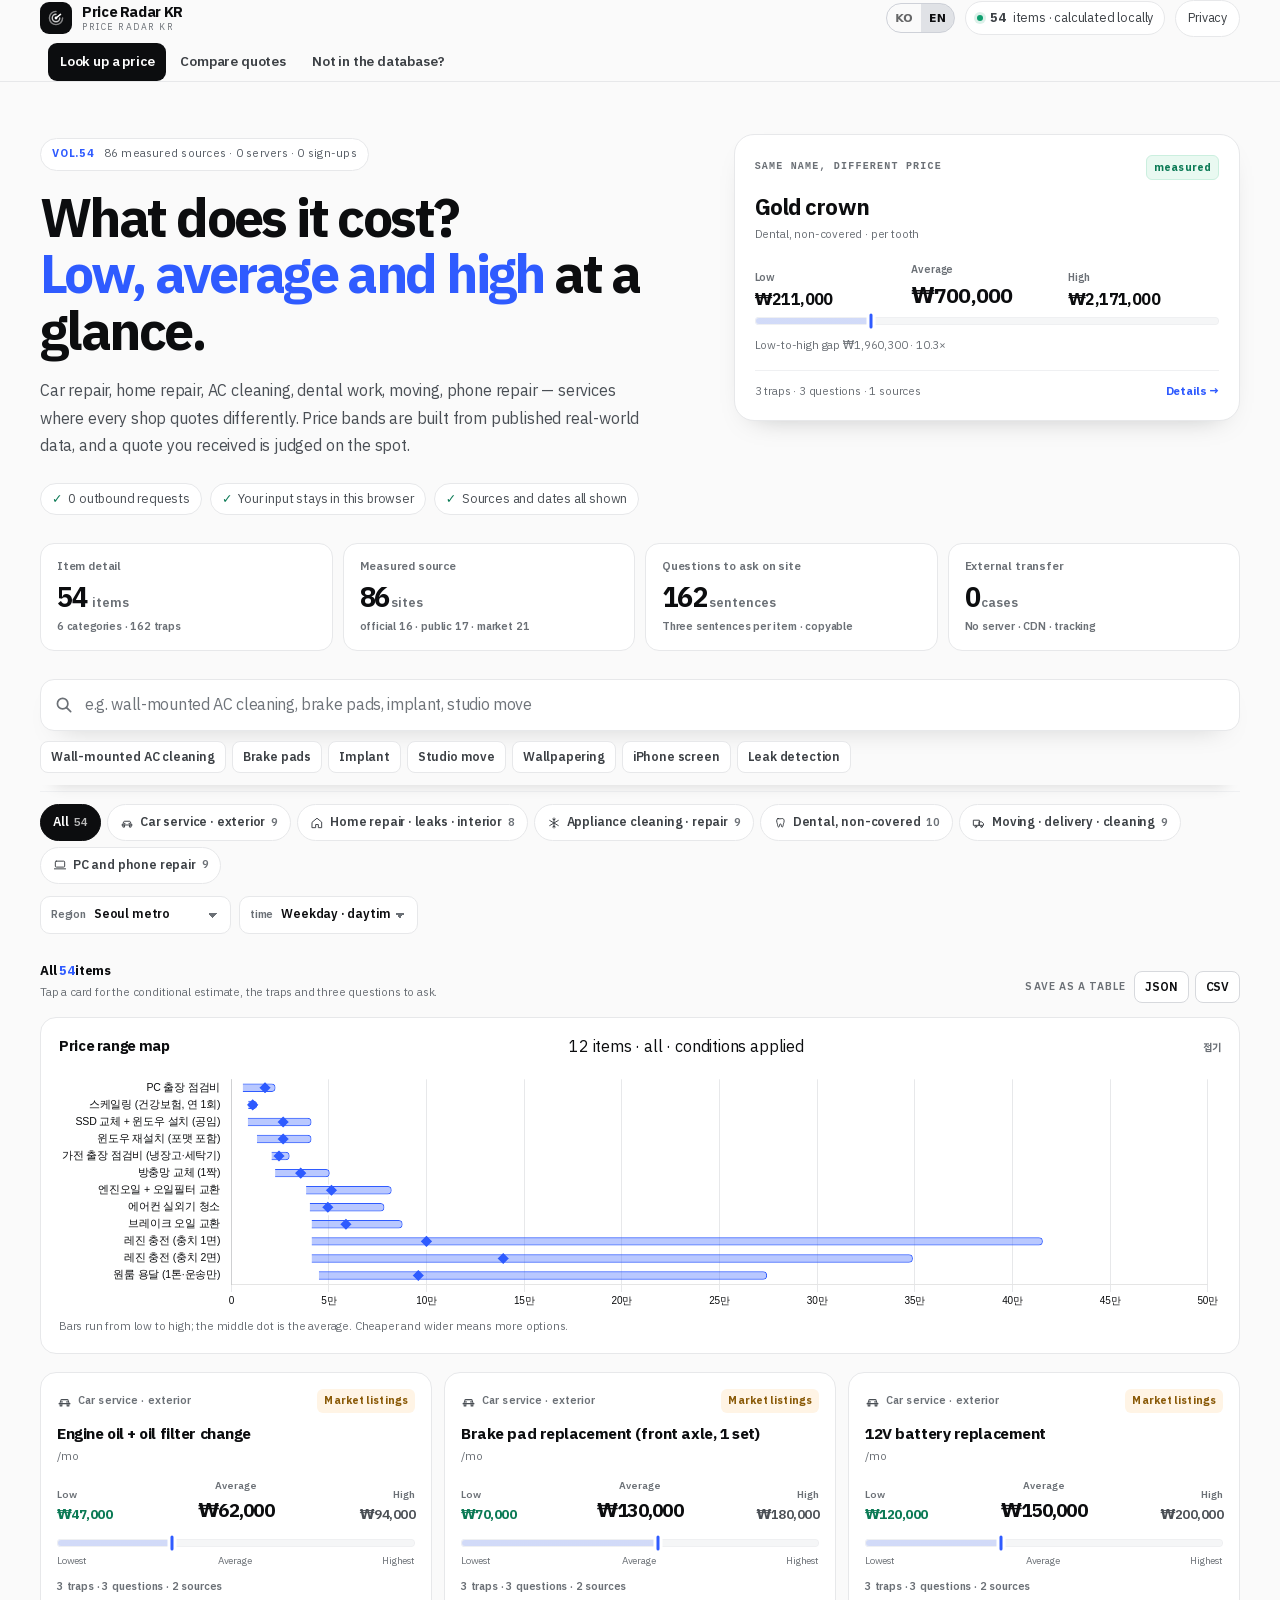
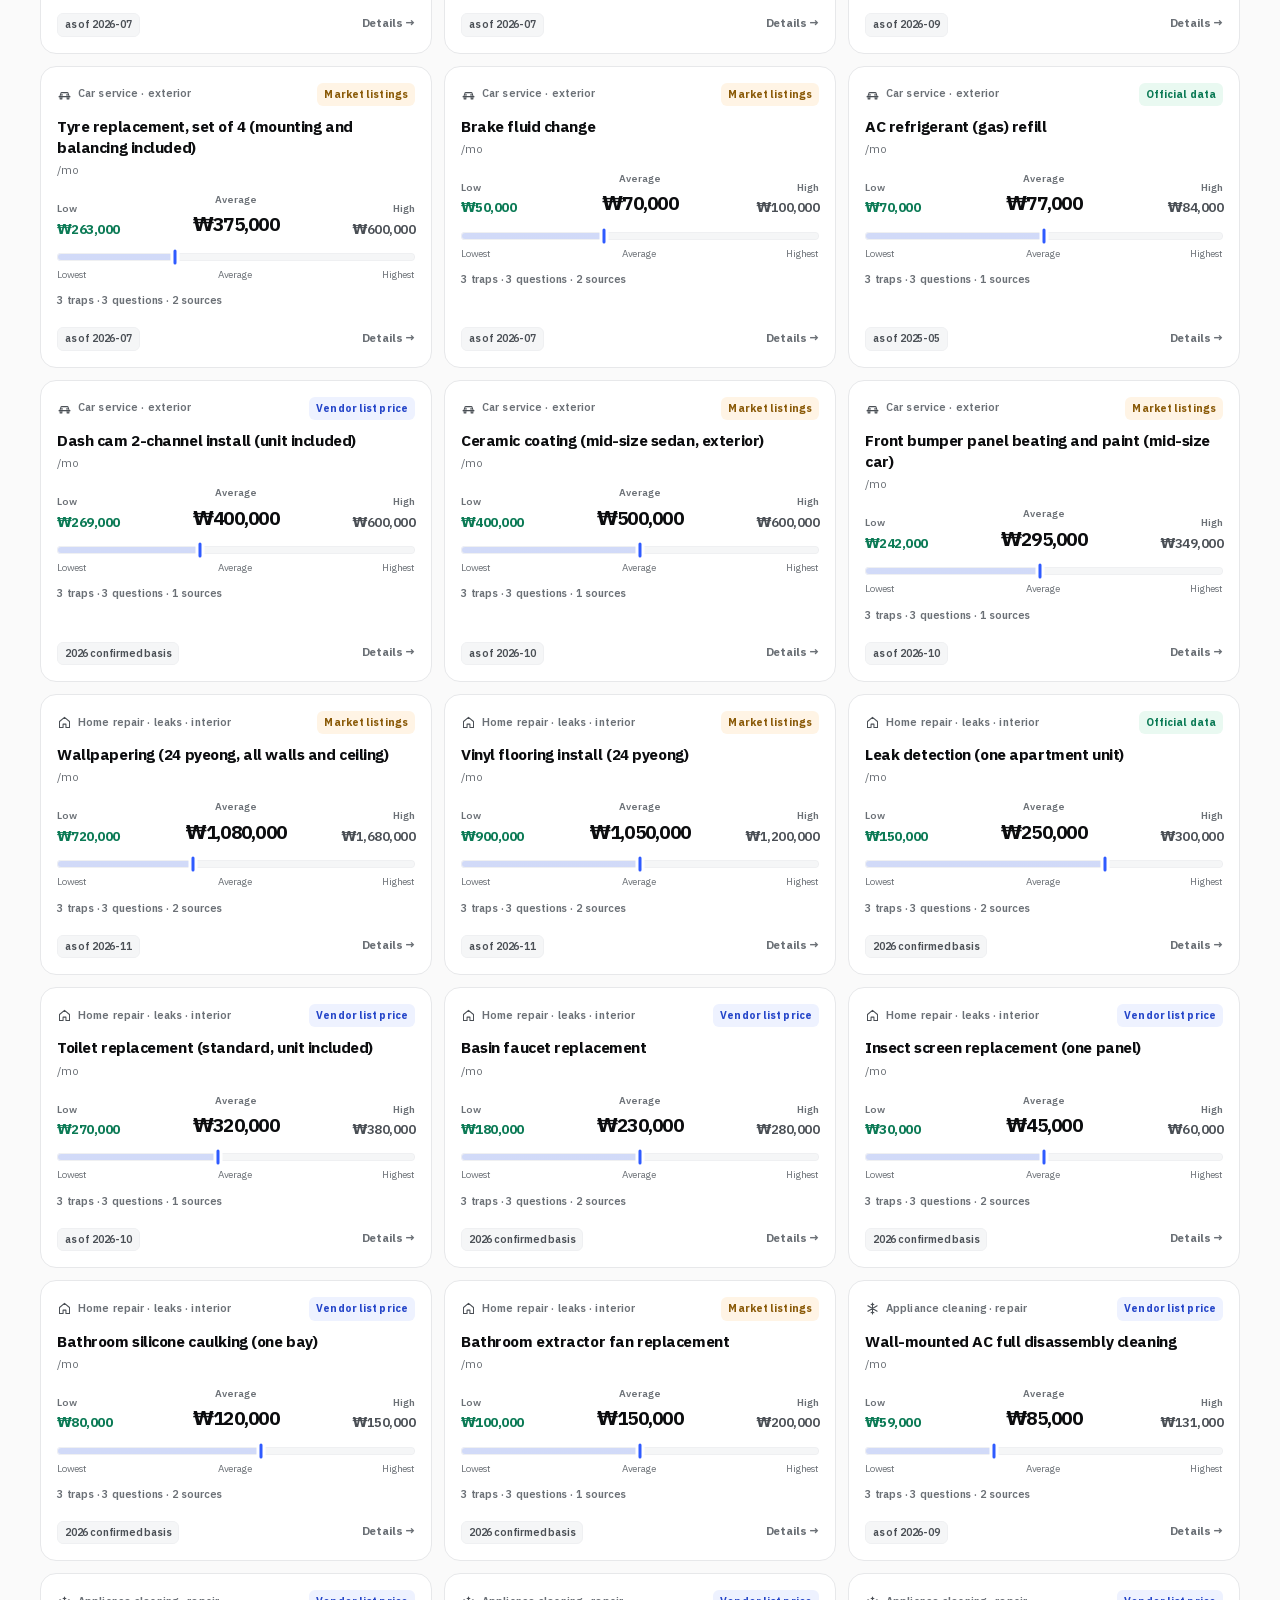
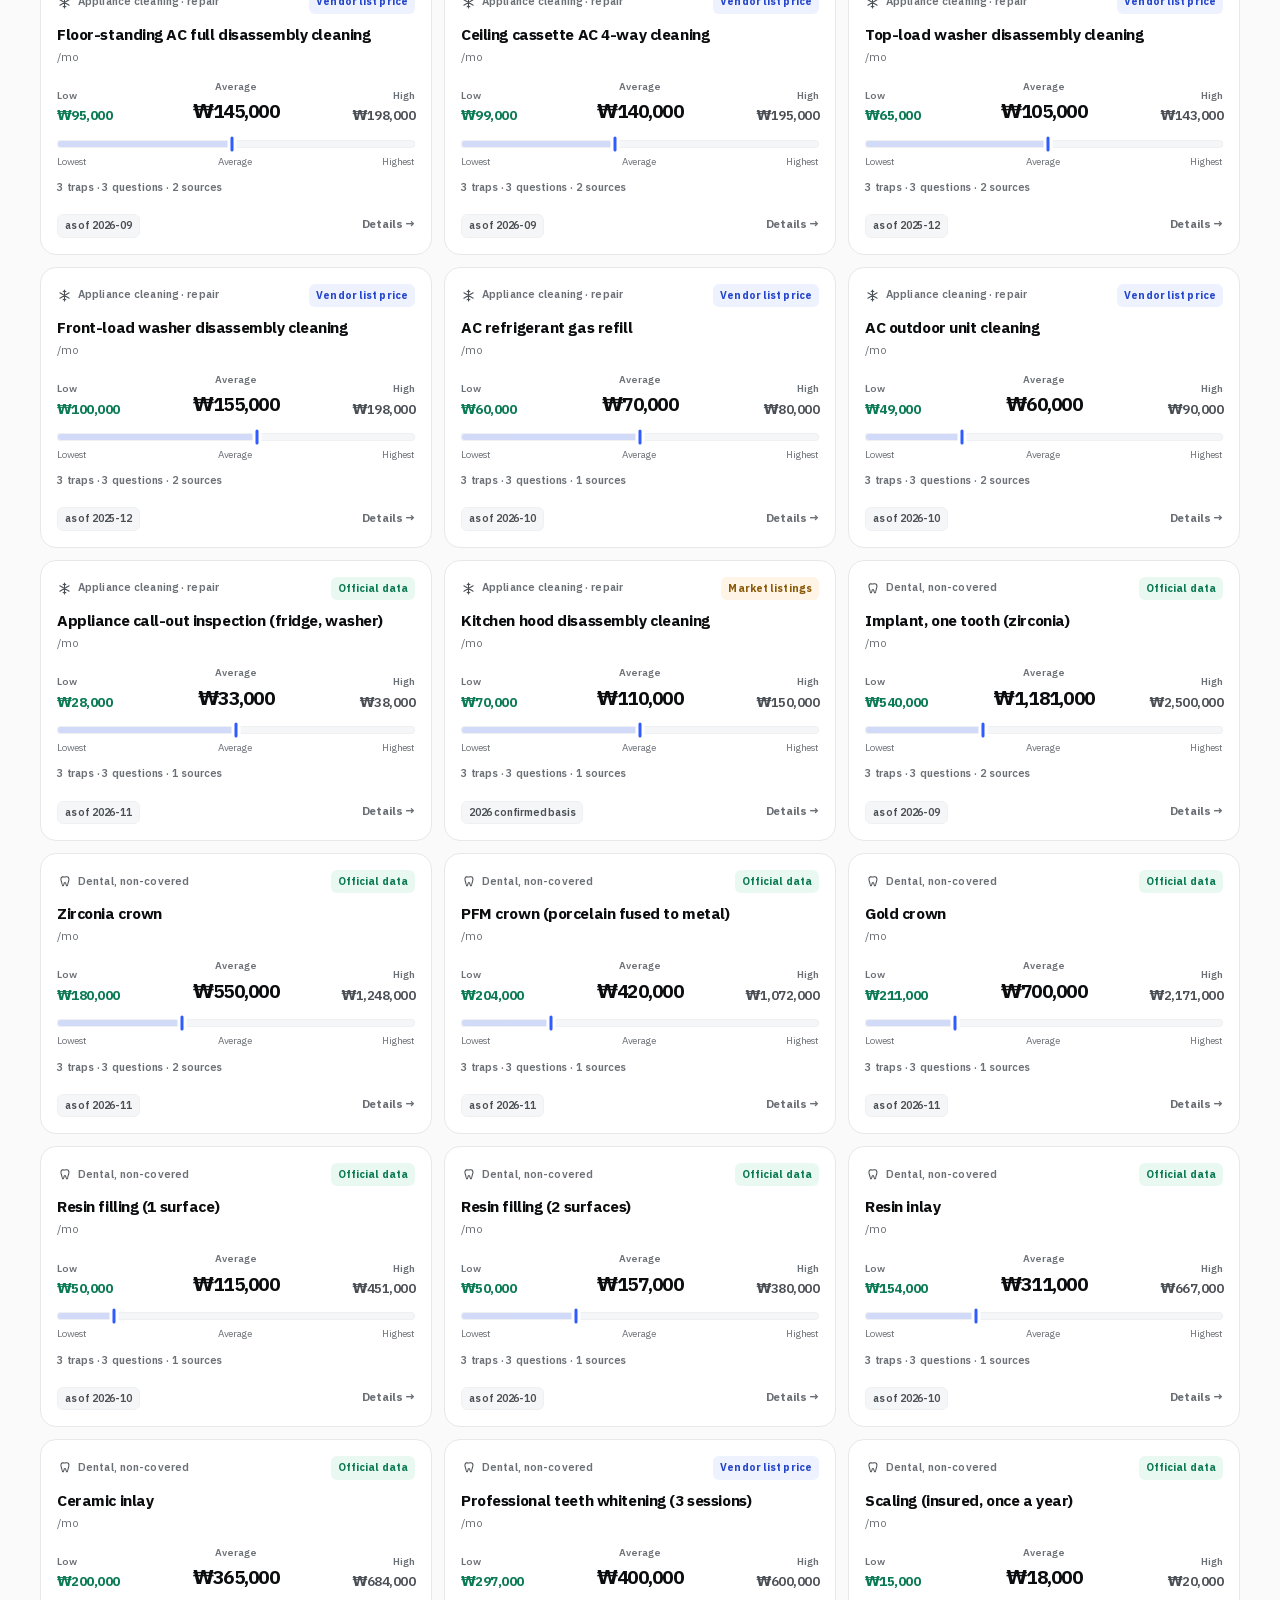
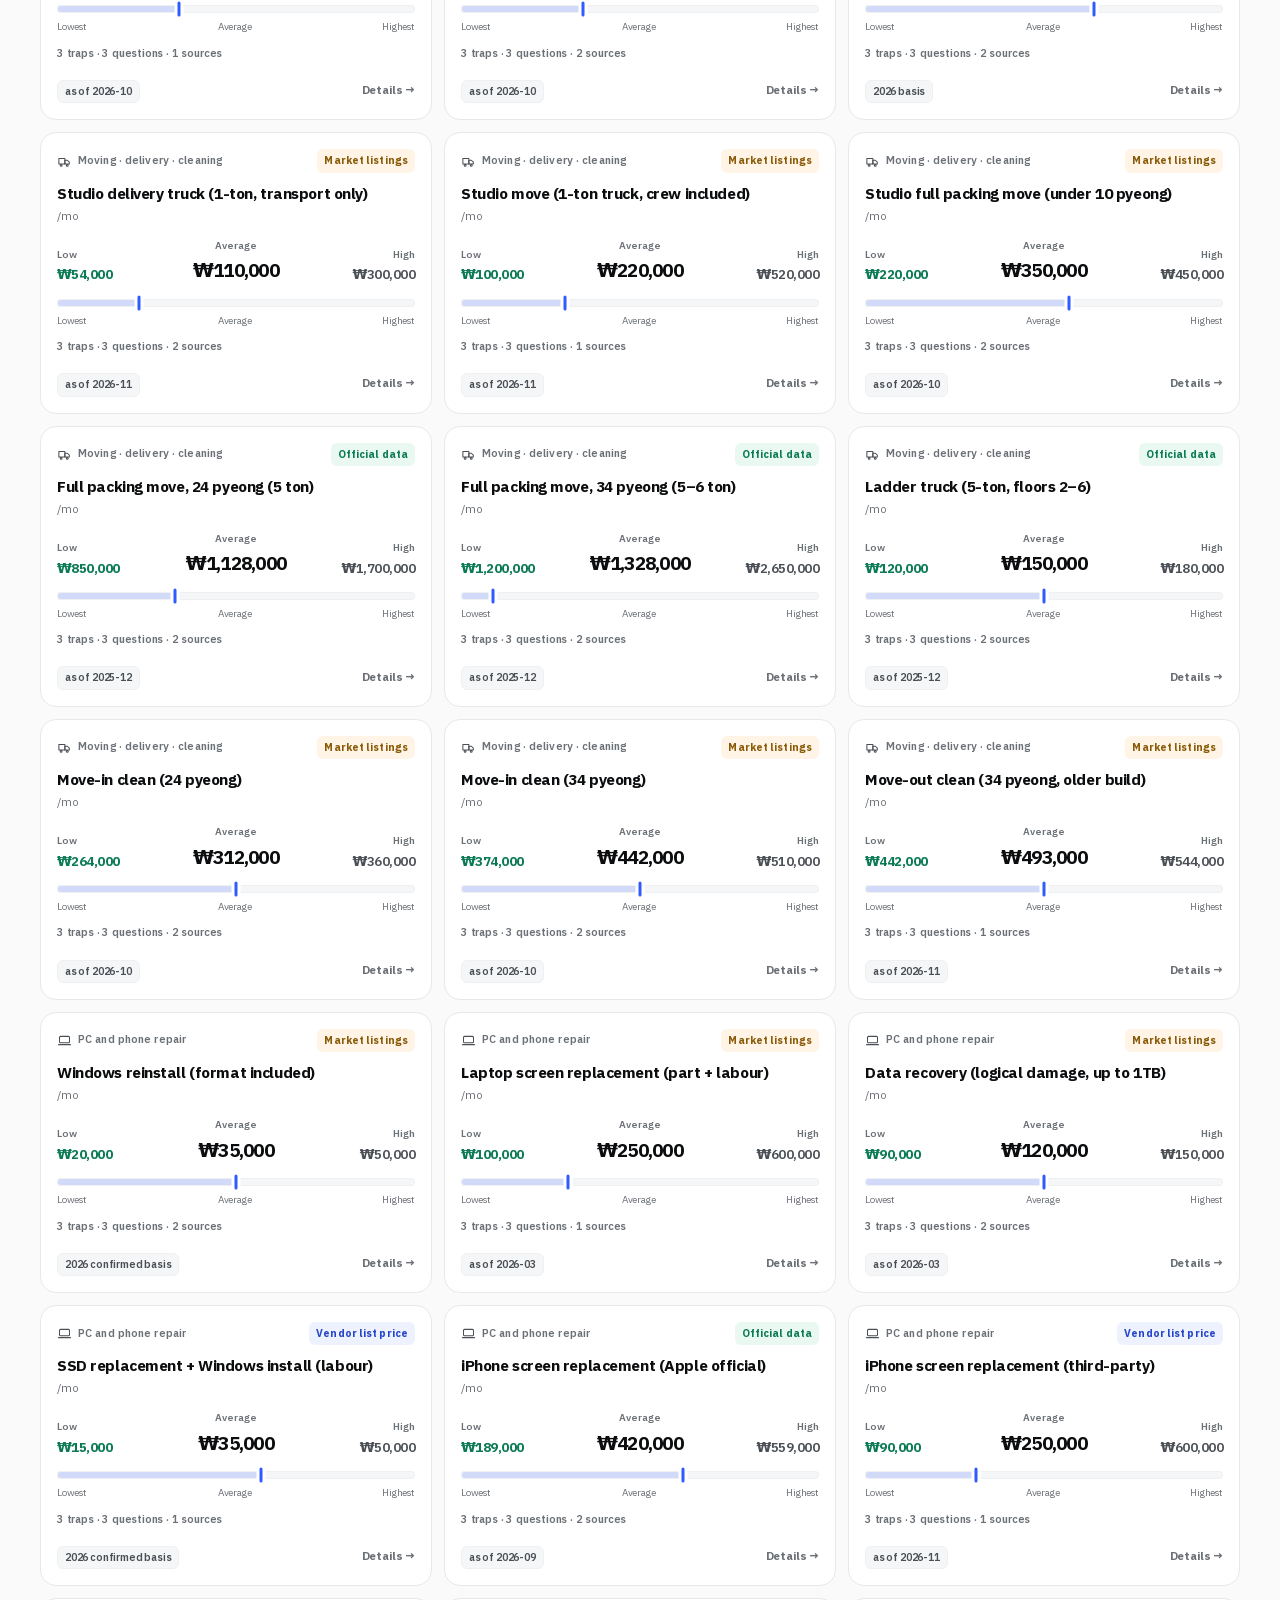
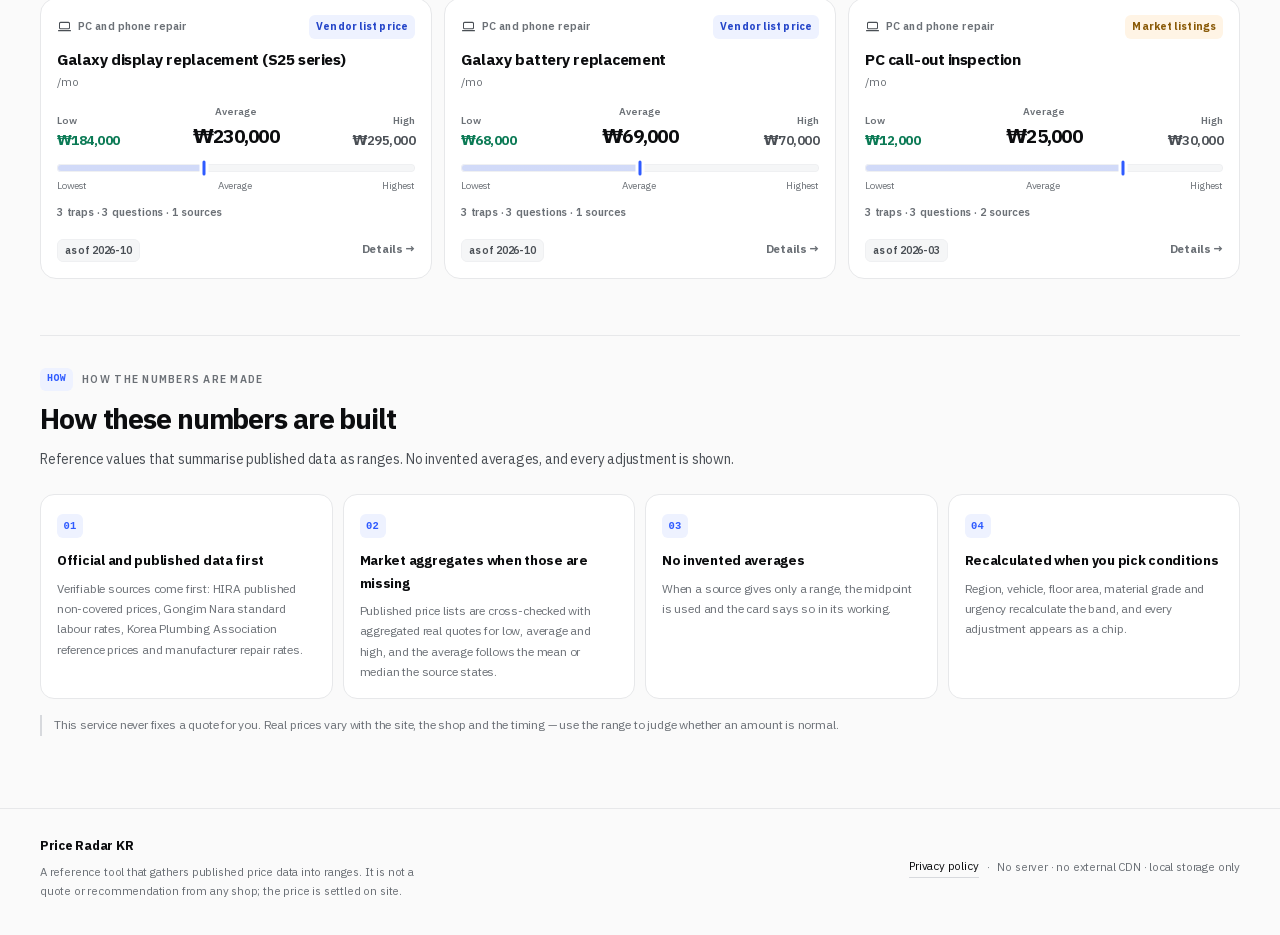
==== commit 9f617f3a: "다국어: 제목 문장은 완성형 영어로 교체(data-i18n-en), 어색한 조각 번역 정리" ====
--- a/index.html
+++ b/index.html
@@ -53,7 +53,7 @@
     <div class="hero">
       <div class="hero-main">
         <p class="kicker"><span class="kicker-vol">VOL.54</span> 실측 출처 86곳 · 서버 0 · 가입 0</p>
-        <h1>얼마예요?<br /><em>최저·평균·최고가</em>를 한눈에.</h1>
+        <h1 data-i18n-en="What does it cost?<br /><em>Low, average and high</em> at a glance.">얼마예요?<br /><em>최저·평균·최고가</em>를 한눈에.</h1>
         <p class="lede">차 수리, 집수리, 에어컨 청소, 치과, 이사, 폰수리 — 업체마다 부르는 값이 다른 서비스. 공개된 실제 자료로 시세 밴드를 만들고, 받은 견적이 바가지인지 바로 판정합니다.</p>
         <ul class="promises">
           <li><b>✓</b> 외부 전송 0건</li>
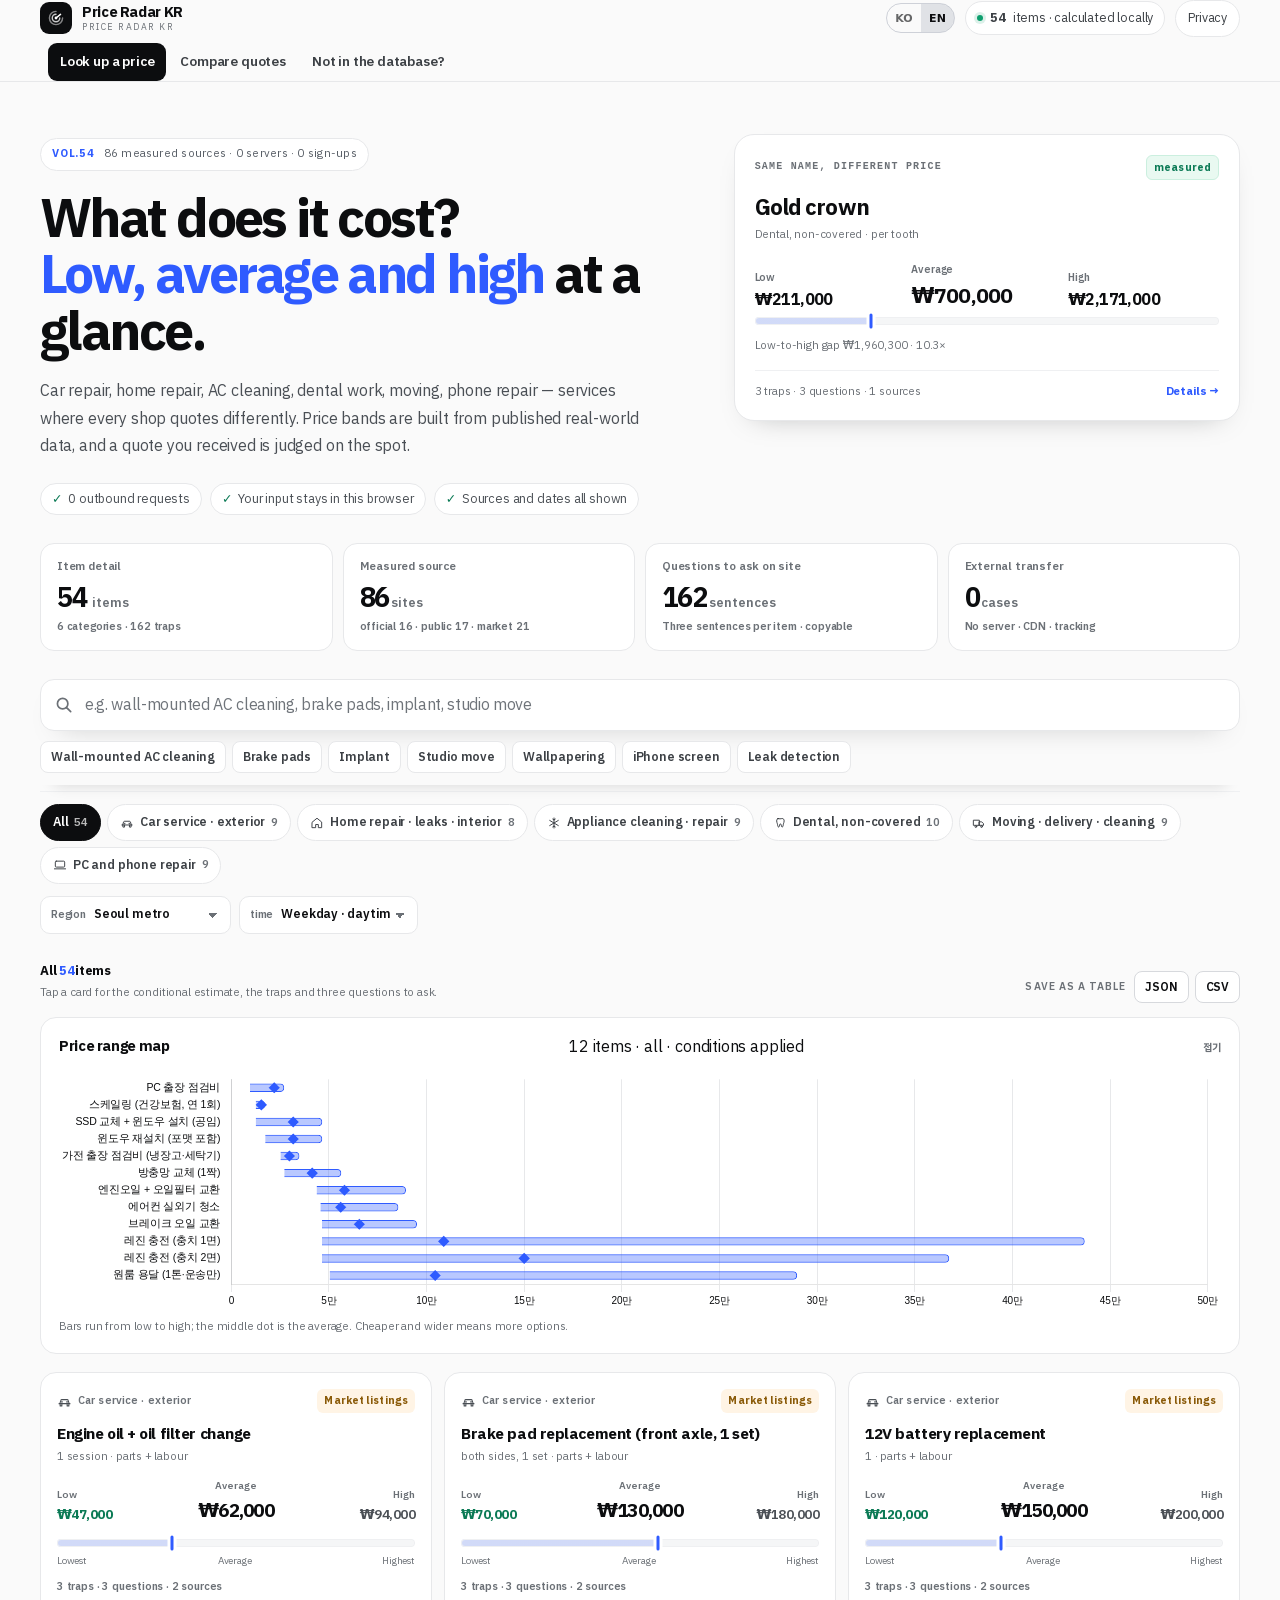
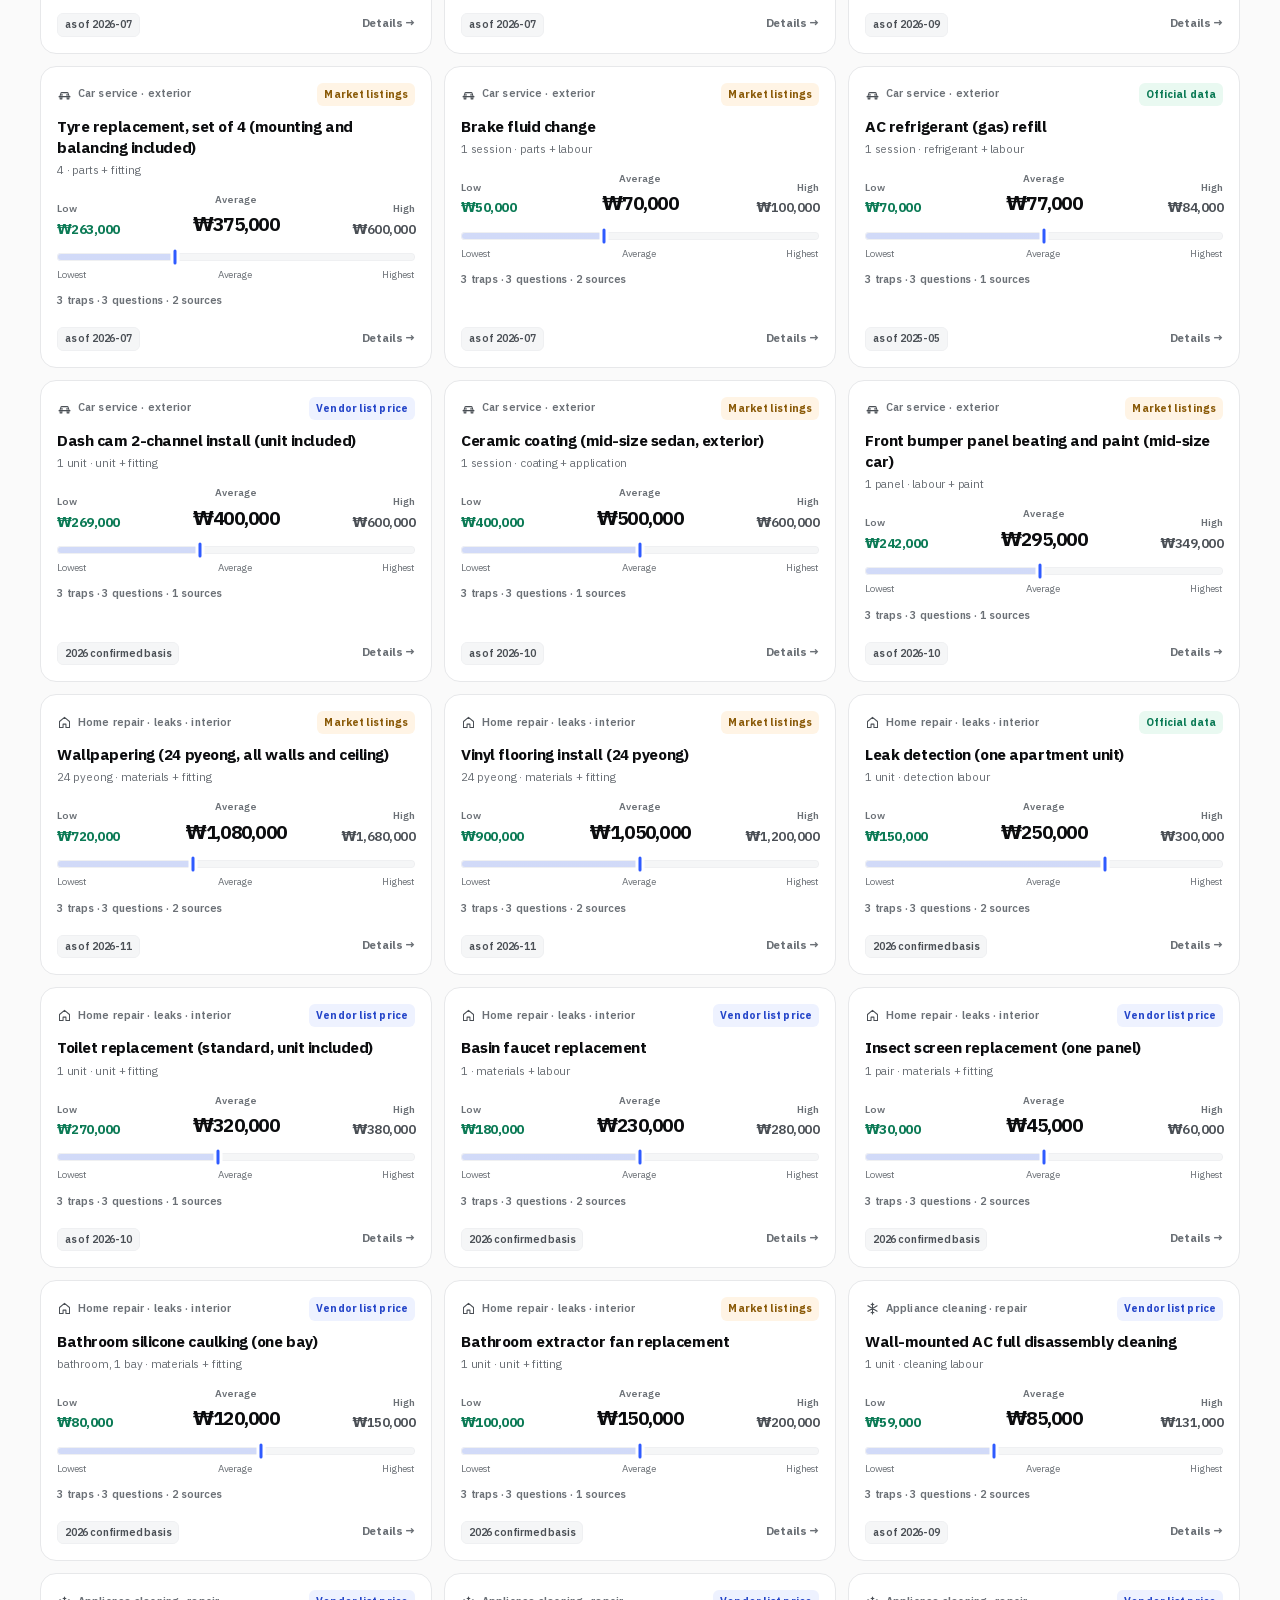
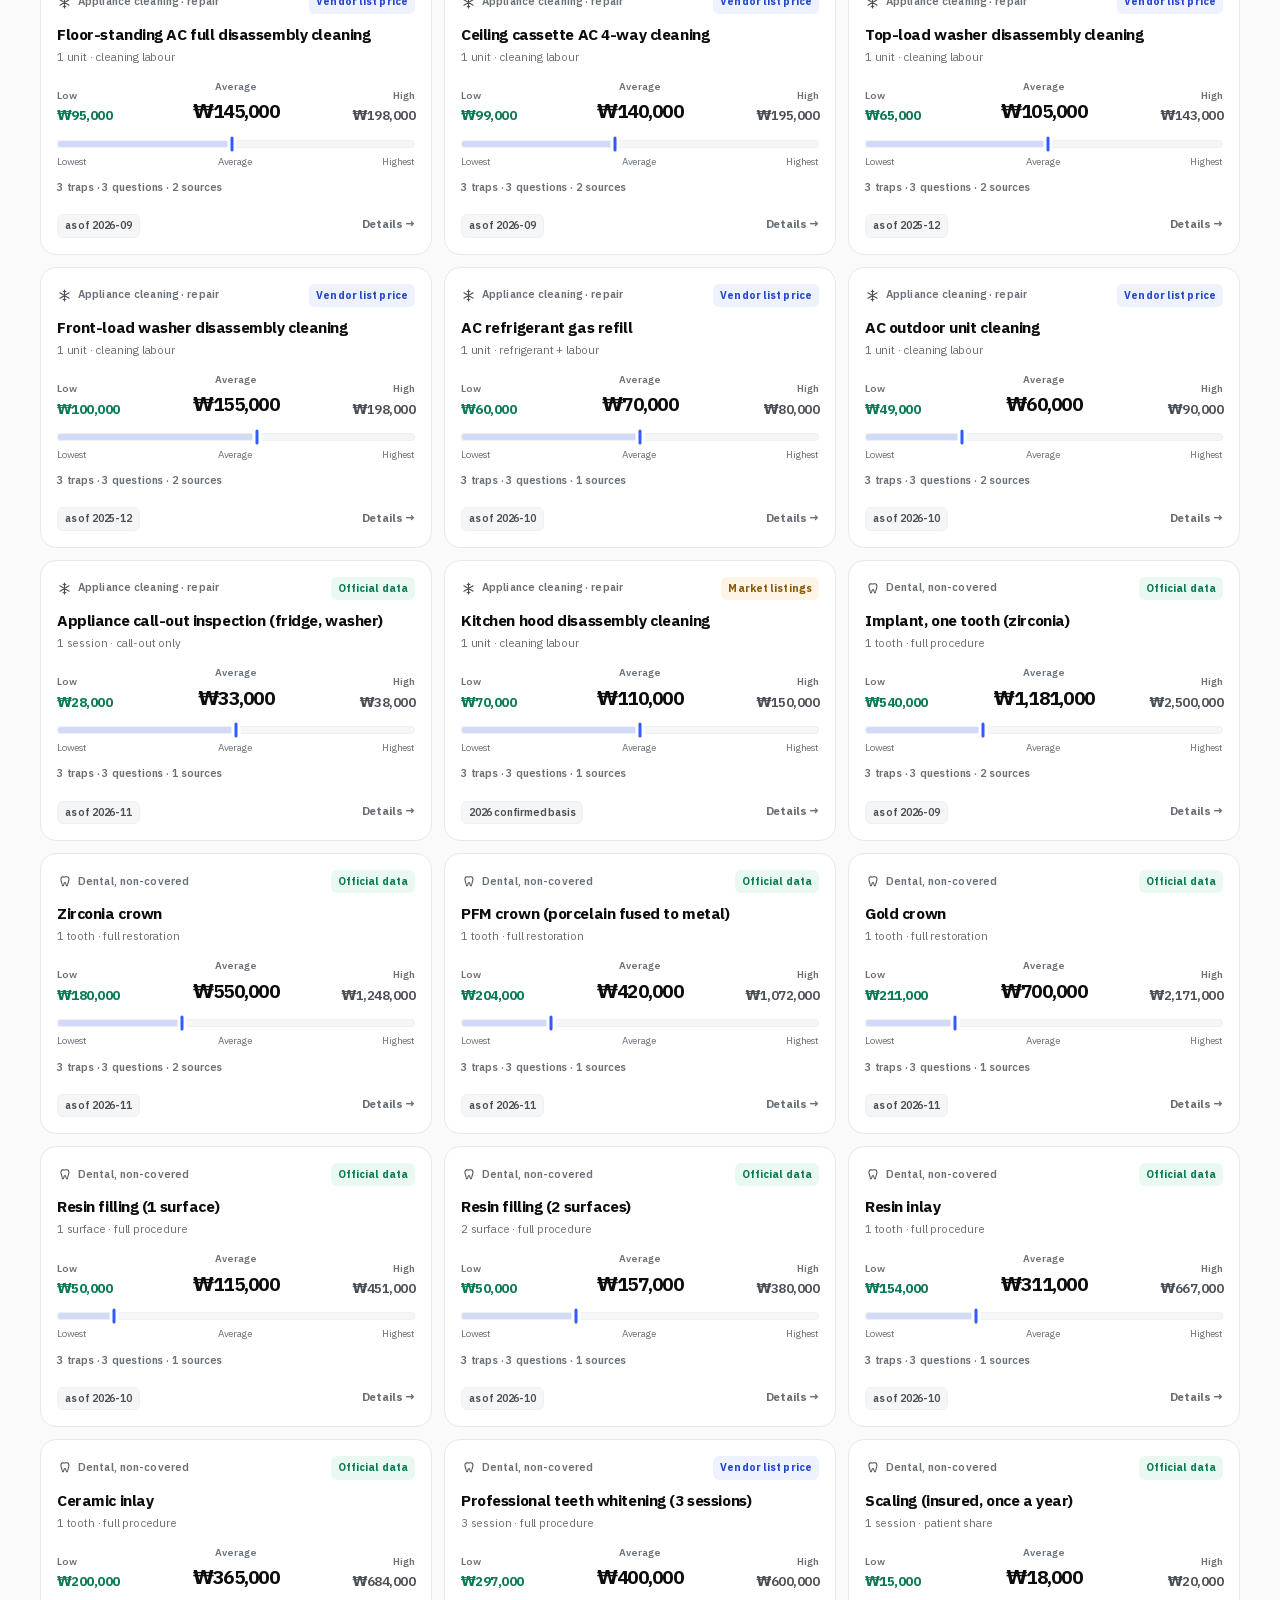
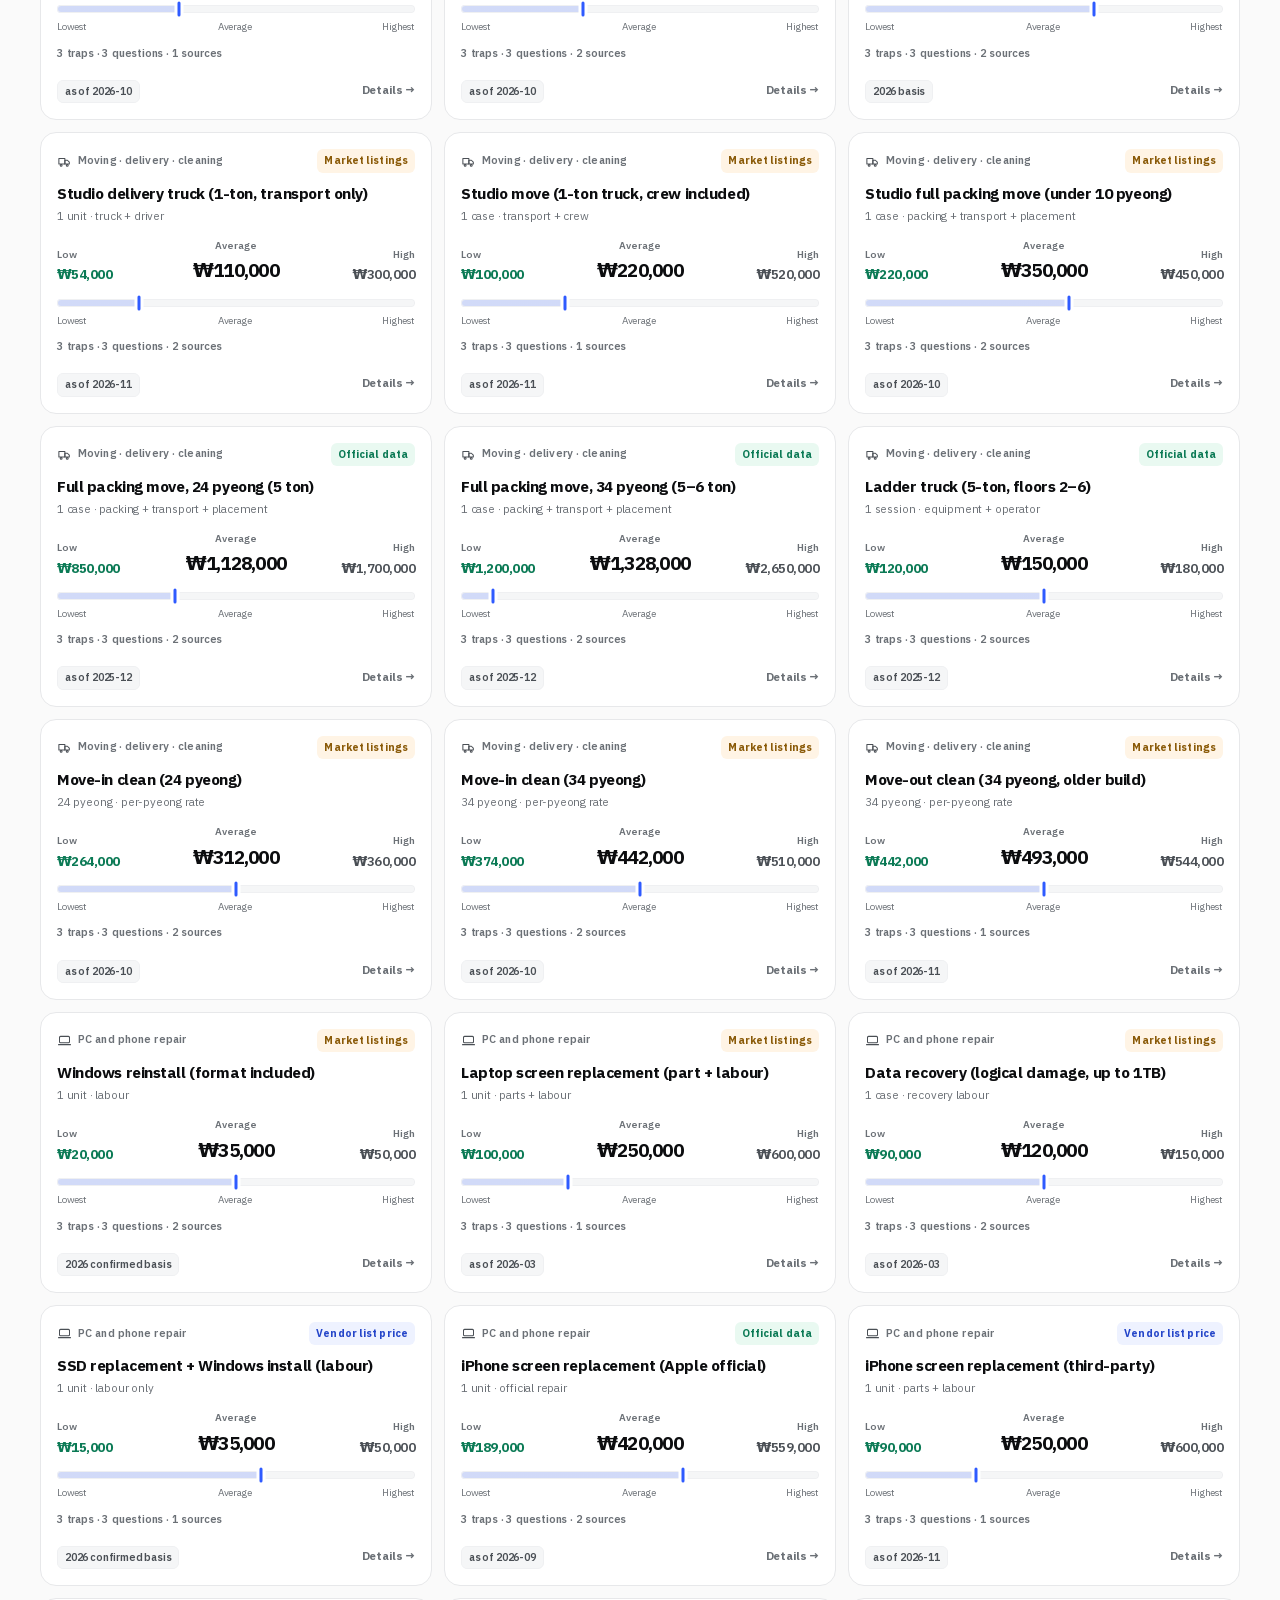
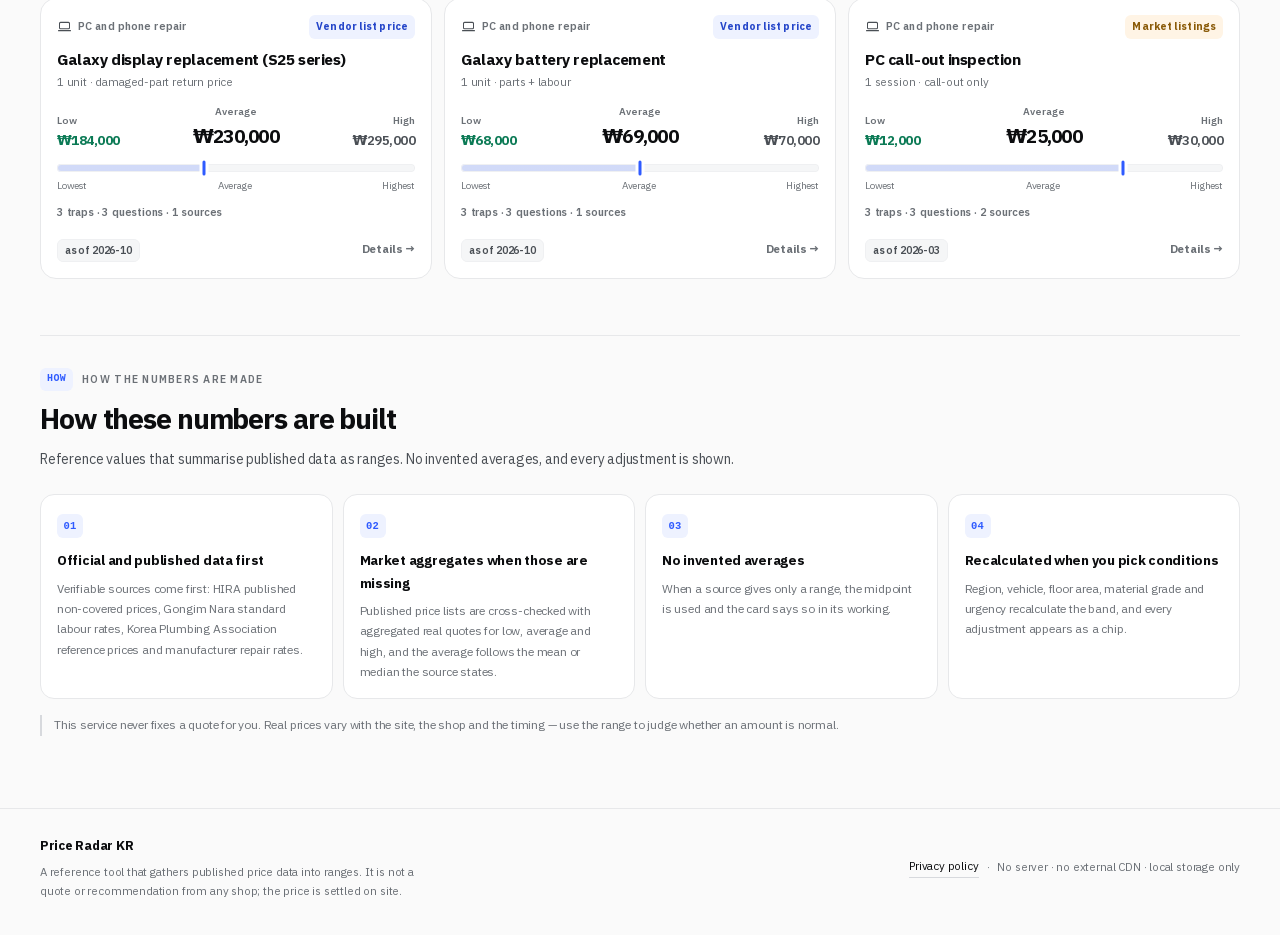
==== commit c9a75608: "다국어: 만 단위 숫자 처리(금액/개수 구분), 단위 노드 오역 제거, 시세 단위·기준 문구 번역" ====
--- a/index.html
+++ b/index.html
@@ -12,7 +12,8 @@
 <link rel="preload" href="assets/fonts/plexkr-Bold.woff2" as="font" type="font/woff2" crossorigin />
 <link rel="stylesheet" href="styles.css" />
 <script src="i18n-strings.js"></script>
-<script src="engines/i18n.js"></script>
+<script>window.ONETAP_MAN_AS_WON = true;</script>
+  <script src="engines/i18n.js"></script>
 </head>
 <body>
 <a class="skip-link" href="#main">본문으로 바로가기</a>
